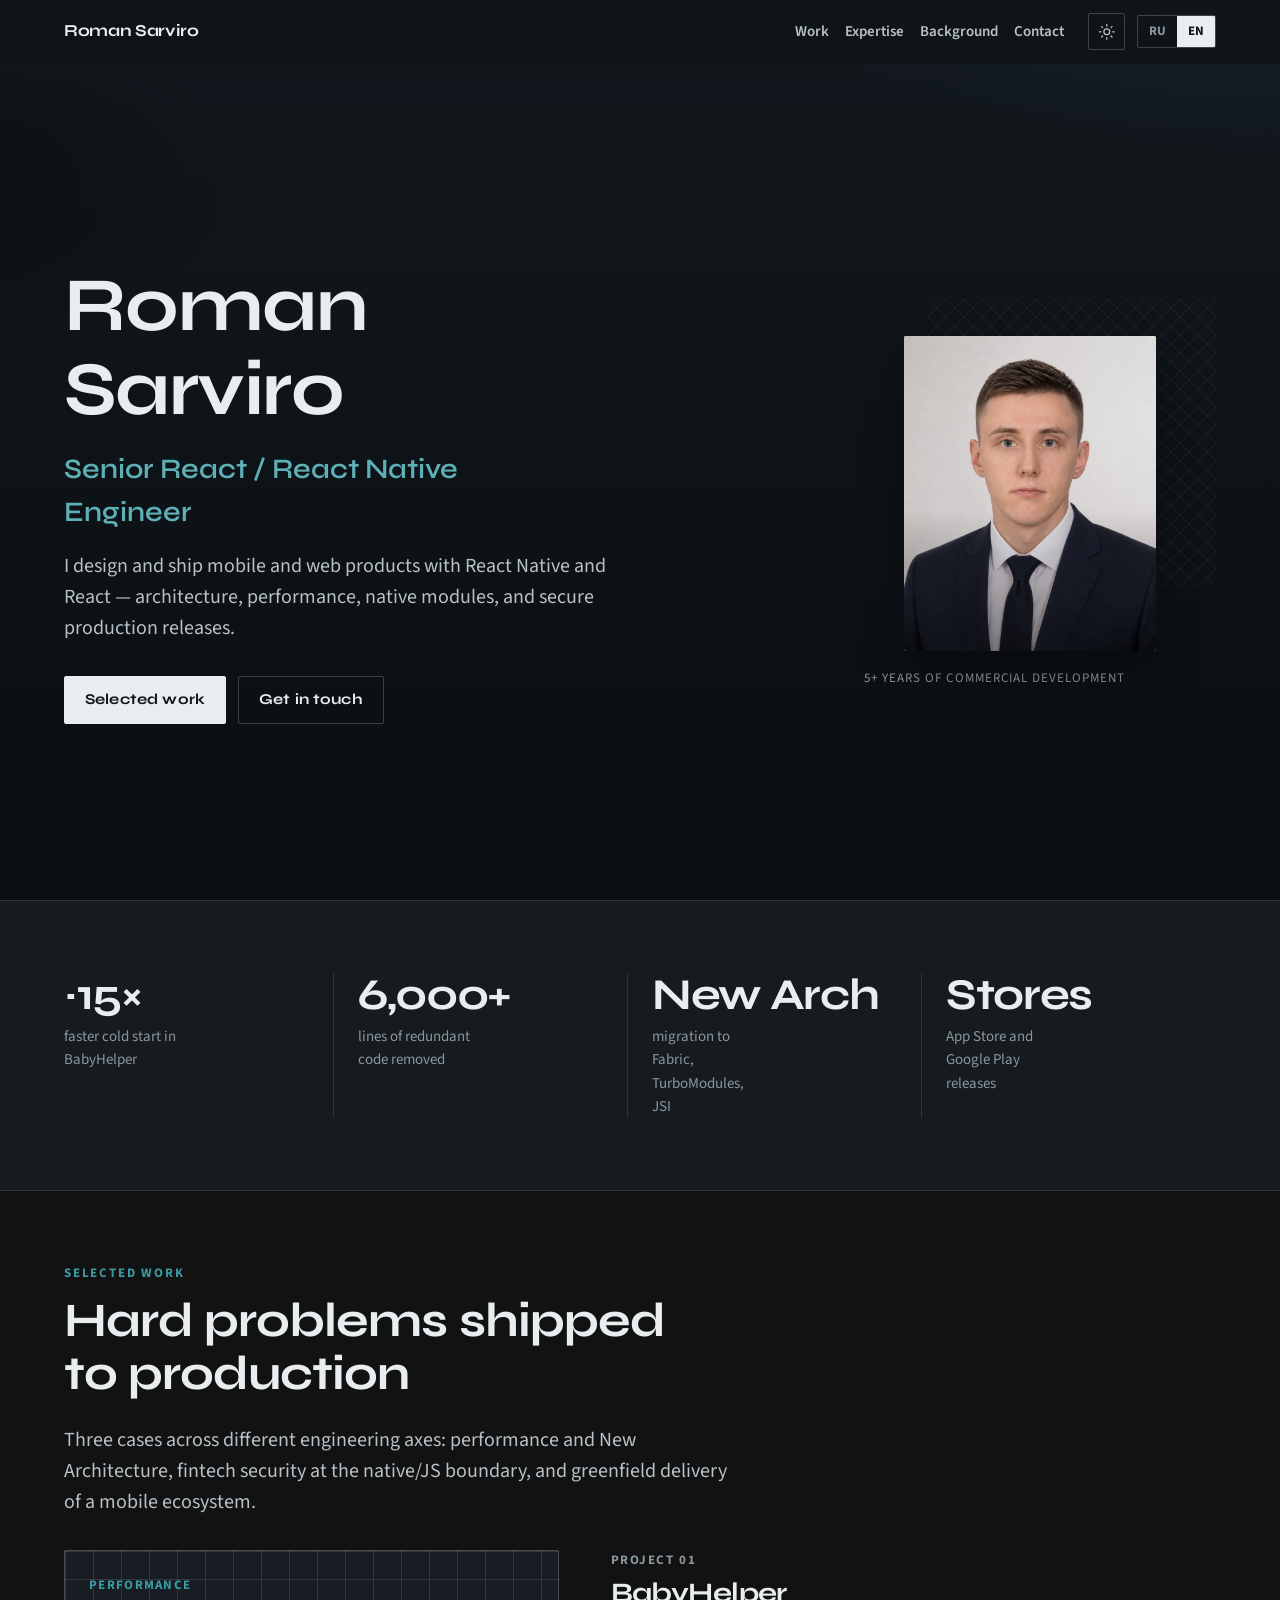
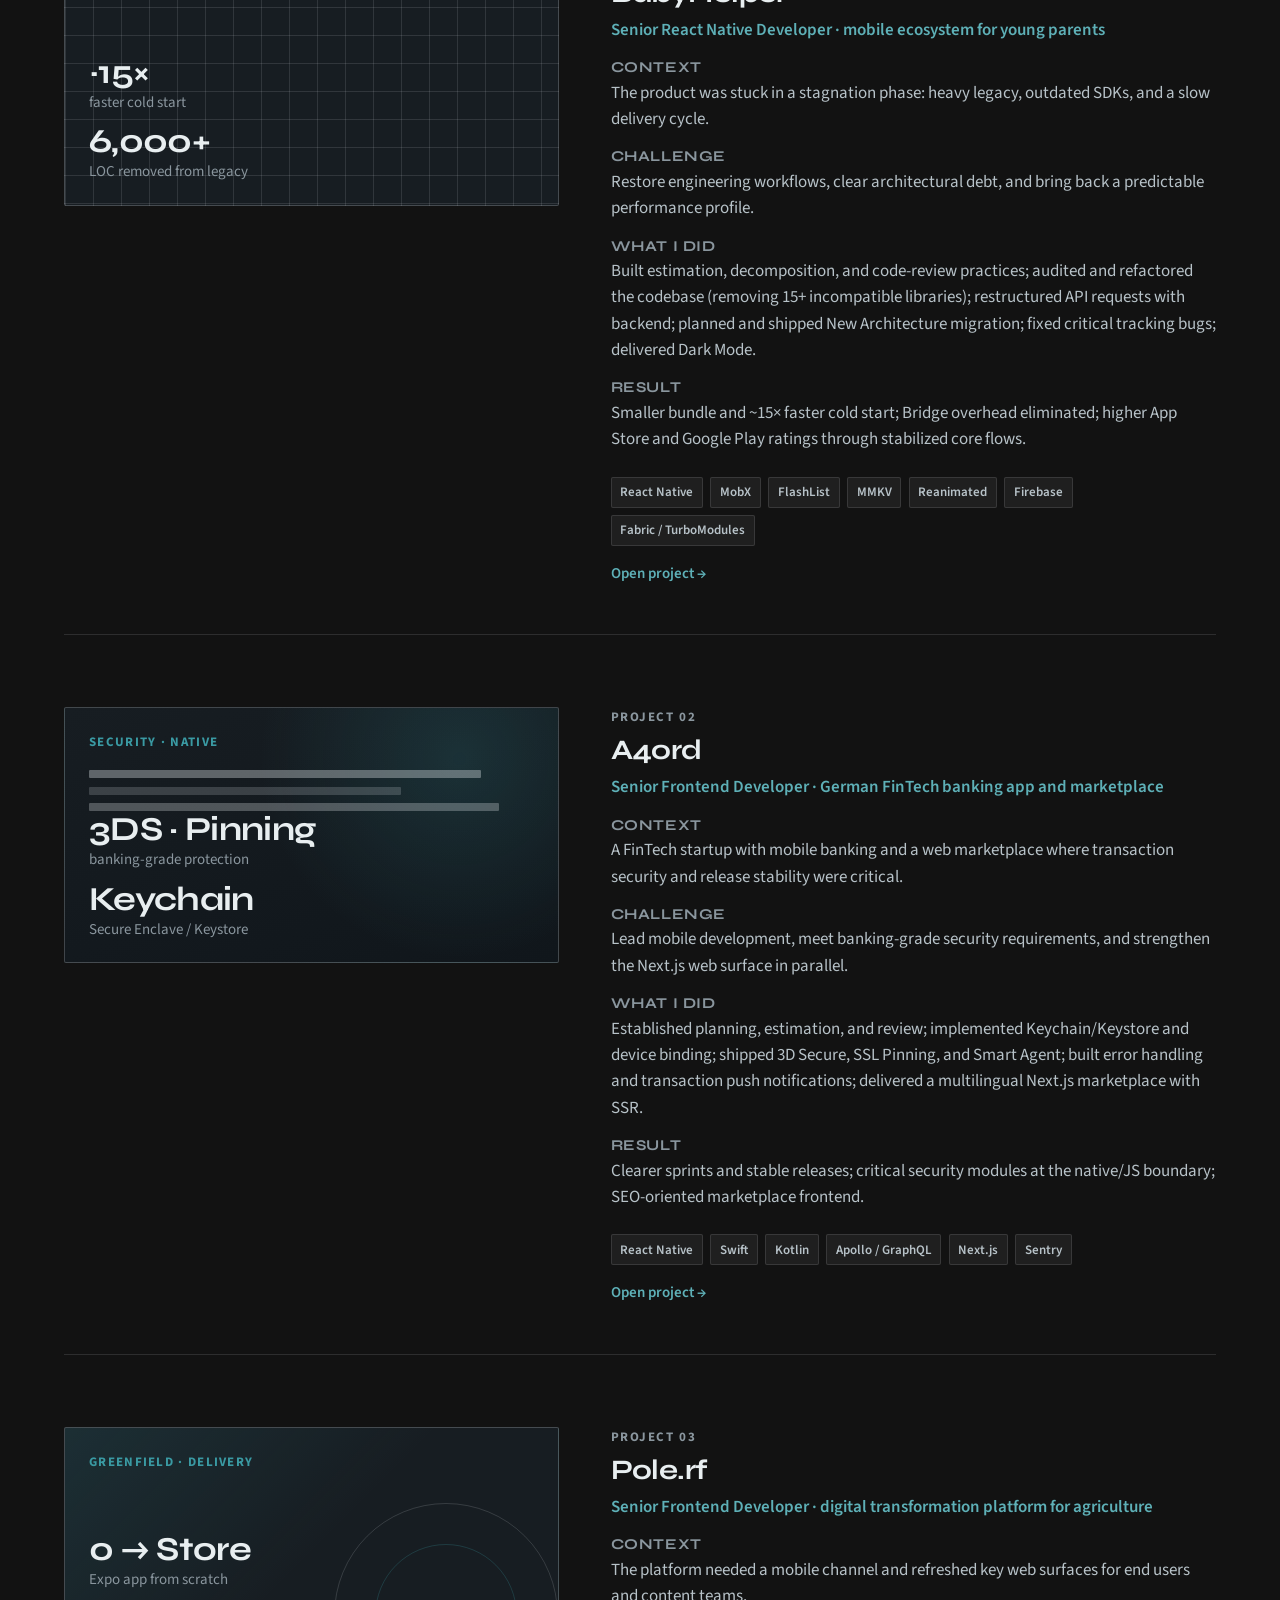
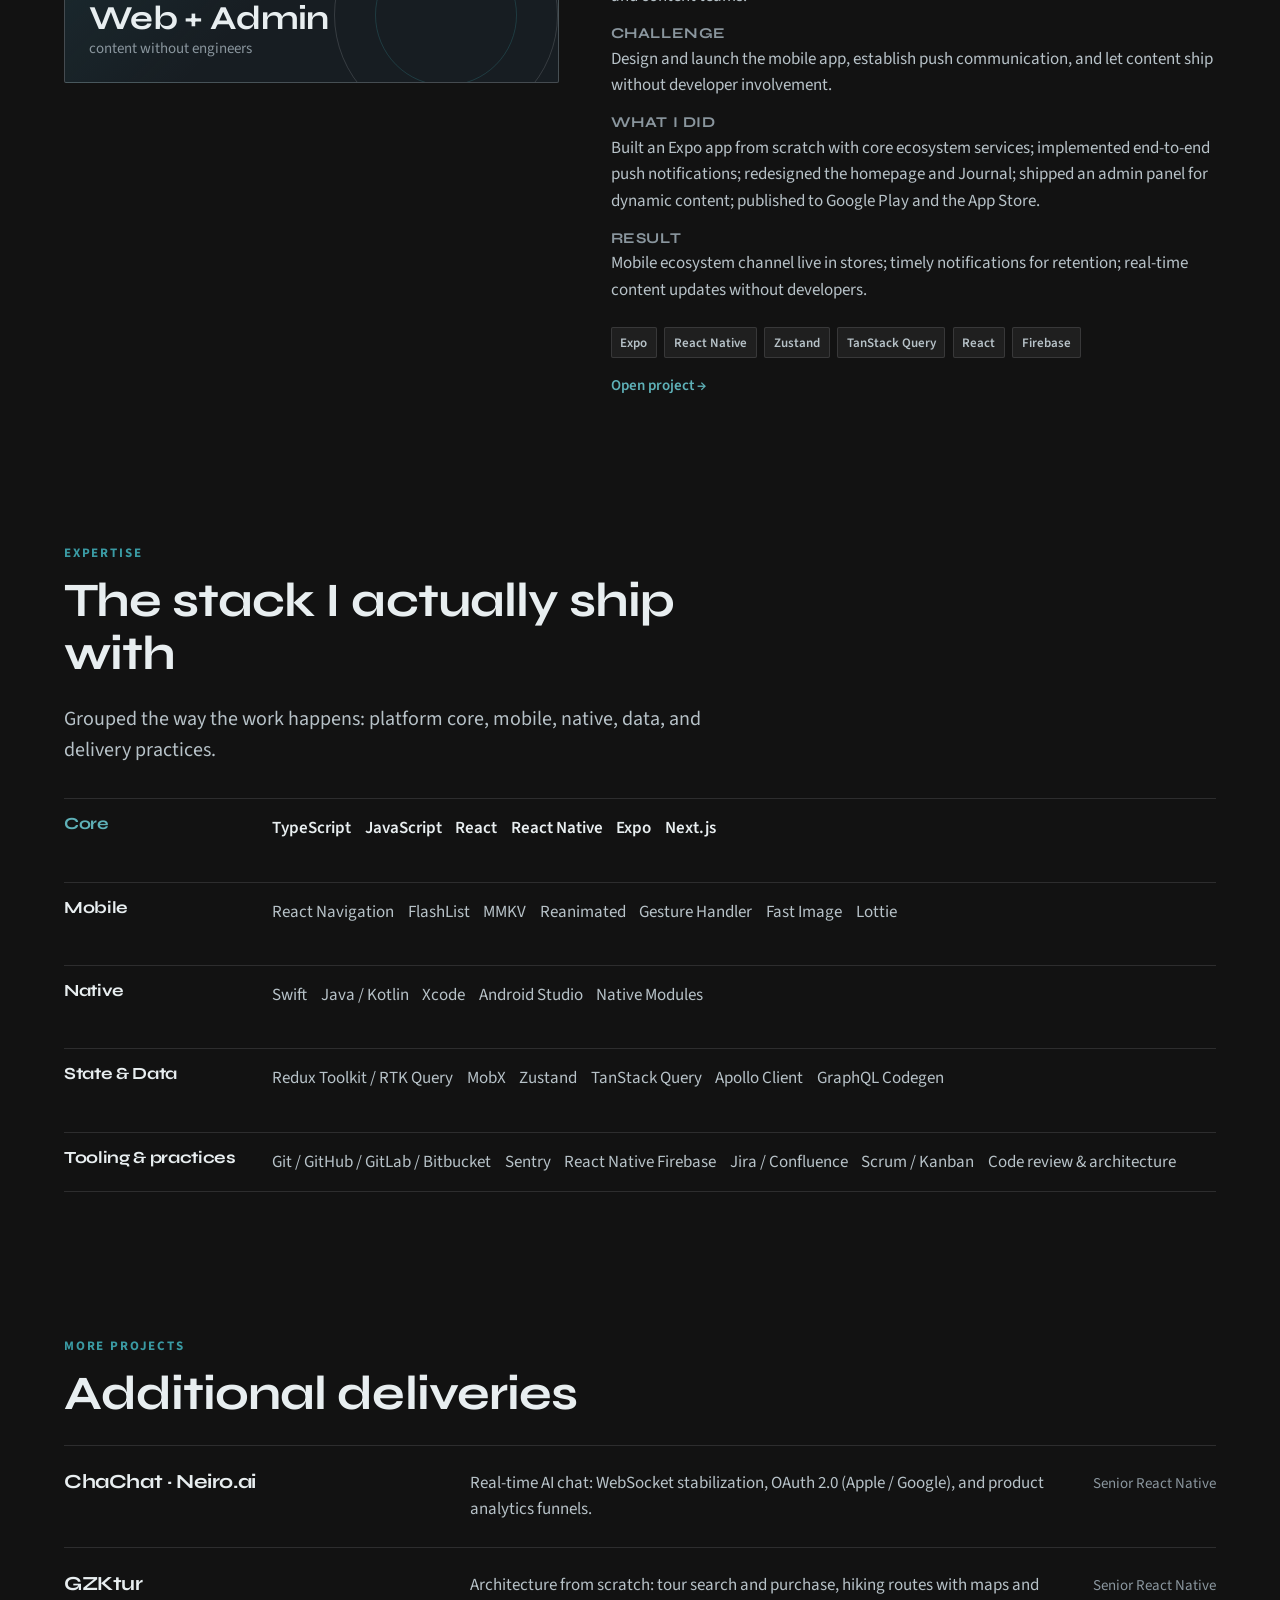
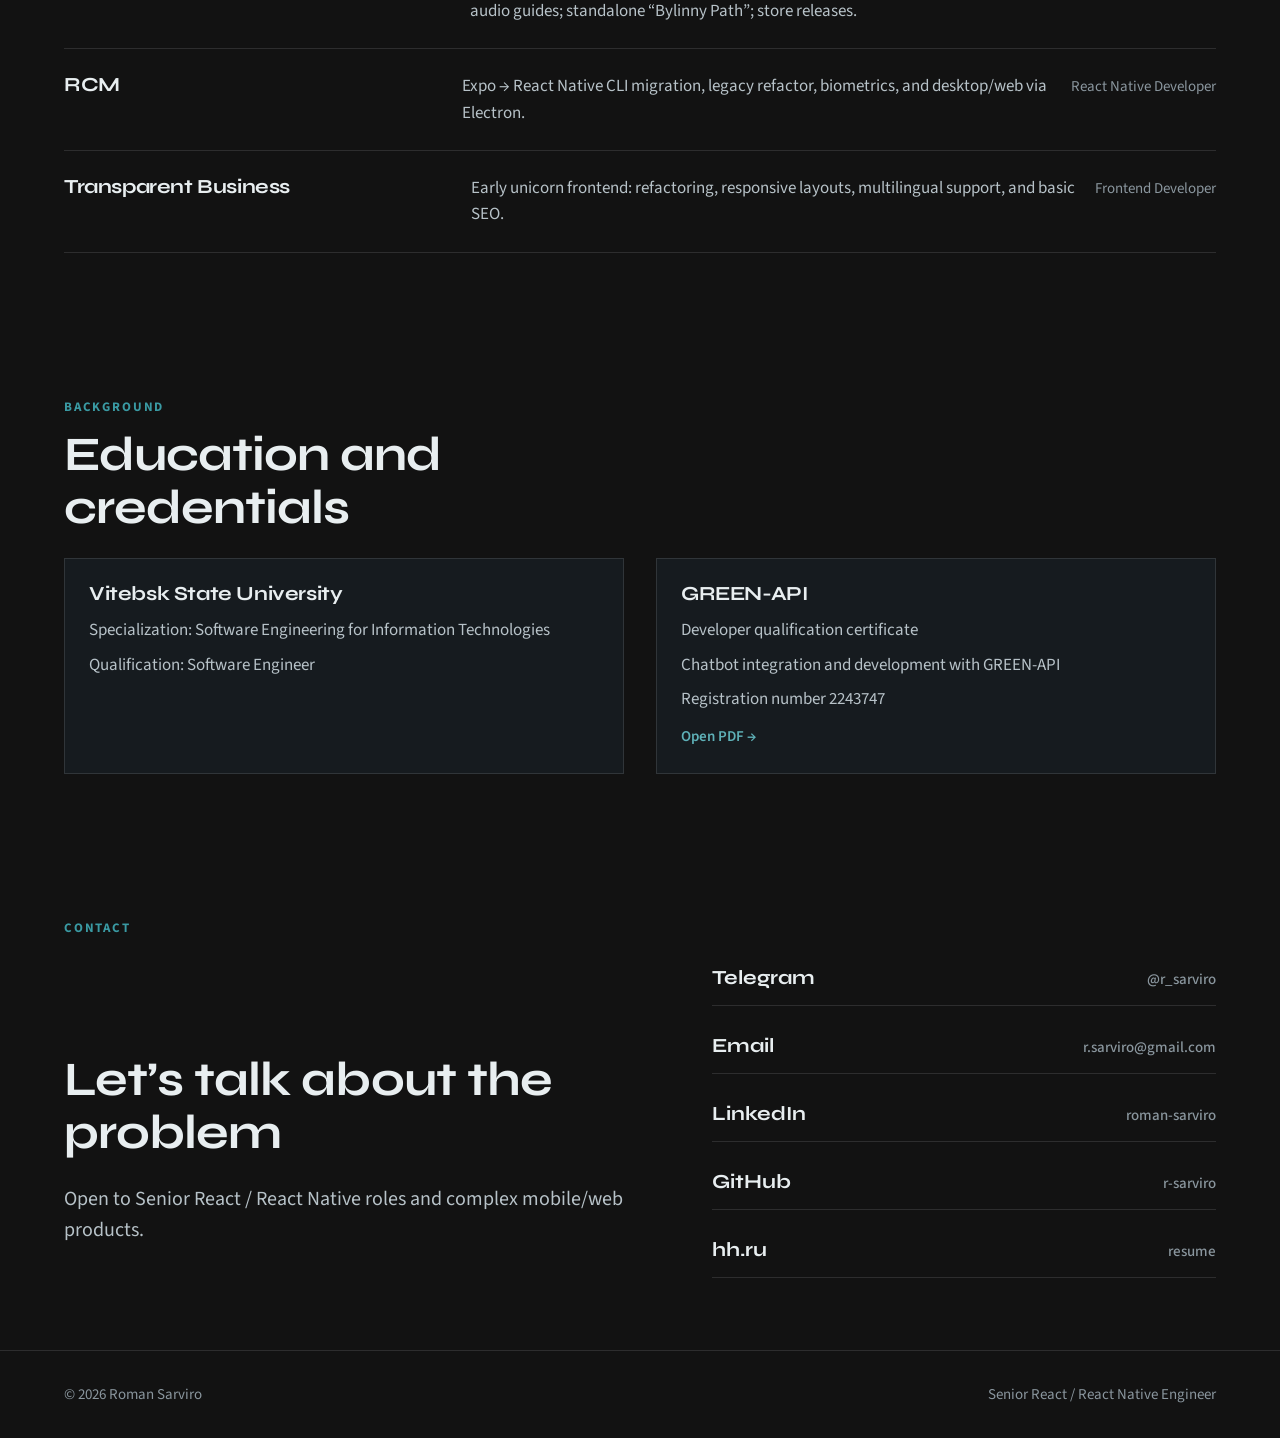
==== en/index.html @ 46eb02fe "Default to dark theme when no preference is stored." ====
<!DOCTYPE html>
<html lang="en">
<head>
  <meta charset="utf-8">
  <meta name="viewport" content="width=device-width, initial-scale=1">
  <script>
    (() => {
      const k = "portfolio-theme";
      const stored = localStorage.getItem(k);
      const theme = stored || "dark";
      document.documentElement.setAttribute("data-theme", theme);
    })();
  </script>
  <title>Roman Sarviro — Senior React / React Native Engineer</title>
  <meta name="description" content="Portfolio of Roman Sarviro: Senior React / React Native engineer. Architecture, performance, native modules, production delivery, and security-sensitive development.">
  <meta name="author" content="Roman Sarviro">
  <link rel="canonical" href="https://r-sarviro.github.io/portfolio/en/">
  <link rel="alternate" hreflang="ru" href="https://r-sarviro.github.io/portfolio/">
  <link rel="alternate" hreflang="en" href="https://r-sarviro.github.io/portfolio/en/">
  <link rel="alternate" hreflang="x-default" href="https://r-sarviro.github.io/portfolio/">

  <meta property="og:type" content="website">
  <meta property="og:locale" content="en_US">
  <meta property="og:title" content="Roman Sarviro — Senior React / React Native Engineer">
  <meta property="og:description" content="Mobile engineering, architecture, performance, native modules, and production delivery.">
  <meta property="og:url" content="https://r-sarviro.github.io/portfolio/en/">
  <meta property="og:image" content="https://r-sarviro.github.io/portfolio/assets/roman-sarviro.jpg">

  <meta name="twitter:card" content="summary_large_image">
  <meta name="twitter:title" content="Roman Sarviro — Senior React / React Native Engineer">
  <meta name="twitter:description" content="Mobile engineering, architecture, performance, native modules, and production delivery.">
  <meta name="twitter:image" content="https://r-sarviro.github.io/portfolio/assets/roman-sarviro.jpg">

  <link rel="icon" href="../favicon.svg" type="image/svg+xml">
  <link rel="preconnect" href="https://fonts.googleapis.com">
  <link rel="preconnect" href="https://fonts.gstatic.com" crossorigin>
  <link href="https://fonts.googleapis.com/css2?family=Source+Sans+3:wght@400;500;600;700&family=Syne:wght@600;700&display=swap" rel="stylesheet">
  <link rel="stylesheet" href="../css/tokens.css">
  <link rel="stylesheet" href="../css/base.css">
  <link rel="stylesheet" href="../css/layout.css">
  <link rel="stylesheet" href="../css/components.css">
</head>
<body>
  <a class="skip-link" href="#main">Skip to main content</a>

  <header class="site-header">
    <div class="header-inner">
      <a class="brand" href="#top">Roman Sarviro</a>
      <button class="nav-toggle" type="button" aria-expanded="false" aria-controls="site-nav" aria-label="Open menu">
        <span class="nav-toggle-bars" aria-hidden="true"><span></span><span></span><span></span></span>
      </button>
      <nav class="nav" id="site-nav" aria-label="Primary">
        <ul class="nav-list">
          <li><a href="#work">Work</a></li>
          <li><a href="#expertise">Expertise</a></li>
          <li><a href="#credentials">Background</a></li>
          <li><a href="#contact">Contact</a></li>
        </ul>
        <div class="nav-actions">
          <button
            type="button"
            class="theme-toggle"
            data-theme-toggle
            data-label-to-dark="Switch to dark theme"
            data-label-to-light="Switch to light theme"
            aria-pressed="false"
            aria-label="Switch to dark theme"
          >
            <svg class="icon-moon" viewBox="0 0 24 24" aria-hidden="true">
              <path d="M21 14.5A8.5 8.5 0 0 1 9.5 3 7 7 0 1 0 21 14.5z"/>
            </svg>
            <svg class="icon-sun" viewBox="0 0 24 24" aria-hidden="true">
              <circle cx="12" cy="12" r="4"/>
              <path d="M12 2v2M12 20v2M4.9 4.9l1.4 1.4M17.7 17.7l1.4 1.4M2 12h2M20 12h2M4.9 19.1l1.4-1.4M17.7 6.3l1.4-1.4"/>
            </svg>
          </button>
          <div class="locale-switch" aria-label="Language">
            <a href="../">RU</a>
            <a href="./" aria-current="page">EN</a>
          </div>
        </div>
      </nav>
    </div>
  </header>

  <main id="main">
    <section class="hero" id="top" aria-labelledby="hero-name">
      <div class="hero-copy">
        <h1 class="hero-name" id="hero-name">Roman Sarviro</h1>
        <p class="hero-role">Senior React / React Native Engineer</p>
        <p class="hero-lead">
          I design and ship mobile and web products with React Native and React —
          architecture, performance, native modules, and secure production releases.
        </p>
        <div class="hero-actions">
          <a class="btn btn-primary" href="#work">Selected work</a>
          <a class="btn btn-ghost" href="#contact">Get in touch</a>
        </div>
      </div>
      <div class="hero-media">
        <figure class="portrait-frame">
          <img
            src="../assets/roman-sarviro.jpg"
            alt="Portrait of Roman Sarviro"
            width="640"
            height="800"
            fetchpriority="high"
          >
        </figure>
        <p class="portrait-caption">5+ years of commercial development</p>
      </div>
    </section>

    <section class="impact" aria-label="Key outcomes">
      <div class="section">
        <div class="impact-grid reveal">
          <div class="impact-item">
            <div class="impact-value">~15×</div>
            <p class="impact-label">faster cold start in BabyHelper</p>
          </div>
          <div class="impact-item">
            <div class="impact-value">6,000+</div>
            <p class="impact-label">lines of redundant code removed</p>
          </div>
          <div class="impact-item">
            <div class="impact-value">New Arch</div>
            <p class="impact-label">migration to Fabric, TurboModules, JSI</p>
          </div>
          <div class="impact-item">
            <div class="impact-value">Stores</div>
            <p class="impact-label">App Store and Google Play releases</p>
          </div>
        </div>
      </div>
    </section>

    <section class="section" id="work" aria-labelledby="work-title">
      <p class="section-label reveal">Selected work</p>
      <h2 class="section-title reveal" id="work-title">Hard problems shipped to production</h2>
      <p class="section-lead reveal">
        Three cases across different engineering axes: performance and New Architecture,
        fintech security at the native/JS boundary, and greenfield delivery of a mobile ecosystem.
      </p>

      <div class="cases">
        <article class="case reveal" aria-labelledby="case-babyhelper">
          <div class="case-visual viz-grid" aria-hidden="true">
            <div class="case-visual-inner">
              <span class="case-visual-tag">Performance</span>
              <div class="case-metric-stack">
                <p class="case-metric">~15×<span>faster cold start</span></p>
                <p class="case-metric">6,000+<span>LOC removed from legacy</span></p>
              </div>
            </div>
          </div>
          <div class="case-body">
            <p class="case-kicker">Project 01</p>
            <h3 class="case-title" id="case-babyhelper">
              <a href="https://babyhelper.ru/" target="_blank" rel="noopener noreferrer">BabyHelper</a>
            </h3>
            <p class="case-role">Senior React Native Developer · mobile ecosystem for young parents</p>
            <div class="case-story">
              <div class="case-step">
                <h4>Context</h4>
                <p>The product was stuck in a stagnation phase: heavy legacy, outdated SDKs, and a slow delivery cycle.</p>
              </div>
              <div class="case-step">
                <h4>Challenge</h4>
                <p>Restore engineering workflows, clear architectural debt, and bring back a predictable performance profile.</p>
              </div>
              <div class="case-step">
                <h4>What I did</h4>
                <p>Built estimation, decomposition, and code-review practices; audited and refactored the codebase (removing 15+ incompatible libraries); restructured API requests with backend; planned and shipped New Architecture migration; fixed critical tracking bugs; delivered Dark Mode.</p>
              </div>
              <div class="case-step">
                <h4>Result</h4>
                <p>Smaller bundle and ~15× faster cold start; Bridge overhead eliminated; higher App Store and Google Play ratings through stabilized core flows.</p>
              </div>
            </div>
            <div class="tech-row" aria-label="Technologies">
              <span>React Native</span><span>MobX</span><span>FlashList</span><span>MMKV</span><span>Reanimated</span><span>Firebase</span><span>Fabric / TurboModules</span>
            </div>
            <a class="case-link" href="https://babyhelper.ru/" target="_blank" rel="noopener noreferrer">Open project →</a>
          </div>
        </article>

        <article class="case reveal" aria-labelledby="case-a4ord">
          <div class="case-visual viz-security" aria-hidden="true">
            <div class="case-visual-inner">
              <span class="case-visual-tag">Security · Native</span>
              <div class="bars"><i></i><i></i><i></i></div>
              <div class="case-metric-stack">
                <p class="case-metric">3DS · Pinning<span>banking-grade protection</span></p>
                <p class="case-metric">Keychain<span>Secure Enclave / Keystore</span></p>
              </div>
            </div>
          </div>
          <div class="case-body">
            <p class="case-kicker">Project 02</p>
            <h3 class="case-title" id="case-a4ord">
              <a href="https://a4ord.de/" target="_blank" rel="noopener noreferrer">A4ord</a>
            </h3>
            <p class="case-role">Senior Frontend Developer · German FinTech banking app and marketplace</p>
            <div class="case-story">
              <div class="case-step">
                <h4>Context</h4>
                <p>A FinTech startup with mobile banking and a web marketplace where transaction security and release stability were critical.</p>
              </div>
              <div class="case-step">
                <h4>Challenge</h4>
                <p>Lead mobile development, meet banking-grade security requirements, and strengthen the Next.js web surface in parallel.</p>
              </div>
              <div class="case-step">
                <h4>What I did</h4>
                <p>Established planning, estimation, and review; implemented Keychain/Keystore and device binding; shipped 3D Secure, SSL Pinning, and Smart Agent; built error handling and transaction push notifications; delivered a multilingual Next.js marketplace with SSR.</p>
              </div>
              <div class="case-step">
                <h4>Result</h4>
                <p>Clearer sprints and stable releases; critical security modules at the native/JS boundary; SEO-oriented marketplace frontend.</p>
              </div>
            </div>
            <div class="tech-row" aria-label="Technologies">
              <span>React Native</span><span>Swift</span><span>Kotlin</span><span>Apollo / GraphQL</span><span>Next.js</span><span>Sentry</span>
            </div>
            <a class="case-link" href="https://a4ord.de/" target="_blank" rel="noopener noreferrer">Open project →</a>
          </div>
        </article>

        <article class="case reveal" aria-labelledby="case-pole">
          <div class="case-visual viz-launch" aria-hidden="true">
            <div class="viz-orbit"></div>
            <div class="case-visual-inner">
              <span class="case-visual-tag">Greenfield · Delivery</span>
              <div class="case-metric-stack">
                <p class="case-metric">0 → Store<span>Expo app from scratch</span></p>
                <p class="case-metric">Web + Admin<span>content without engineers</span></p>
              </div>
            </div>
          </div>
          <div class="case-body">
            <p class="case-kicker">Project 03</p>
            <h3 class="case-title" id="case-pole">
              <a href="https://xn--e1alid.xn--p1ai/" target="_blank" rel="noopener noreferrer">Pole.rf</a>
            </h3>
            <p class="case-role">Senior Frontend Developer · digital transformation platform for agriculture</p>
            <div class="case-story">
              <div class="case-step">
                <h4>Context</h4>
                <p>The platform needed a mobile channel and refreshed key web surfaces for end users and content teams.</p>
              </div>
              <div class="case-step">
                <h4>Challenge</h4>
                <p>Design and launch the mobile app, establish push communication, and let content ship without developer involvement.</p>
              </div>
              <div class="case-step">
                <h4>What I did</h4>
                <p>Built an Expo app from scratch with core ecosystem services; implemented end-to-end push notifications; redesigned the homepage and Journal; shipped an admin panel for dynamic content; published to Google Play and the App Store.</p>
              </div>
              <div class="case-step">
                <h4>Result</h4>
                <p>Mobile ecosystem channel live in stores; timely notifications for retention; real-time content updates without developers.</p>
              </div>
            </div>
            <div class="tech-row" aria-label="Technologies">
              <span>Expo</span><span>React Native</span><span>Zustand</span><span>TanStack Query</span><span>React</span><span>Firebase</span>
            </div>
            <a class="case-link" href="https://xn--e1alid.xn--p1ai/" target="_blank" rel="noopener noreferrer">Open project →</a>
          </div>
        </article>
      </div>
    </section>

    <section class="section" id="expertise" aria-labelledby="expertise-title">
      <p class="section-label reveal">Expertise</p>
      <h2 class="section-title reveal" id="expertise-title">The stack I actually ship with</h2>
      <p class="section-lead reveal">Grouped the way the work happens: platform core, mobile, native, data, and delivery practices.</p>

      <div class="expertise-grid reveal">
        <div class="expertise-group core">
          <h3>Core</h3>
          <ul>
            <li>TypeScript</li>
            <li>JavaScript</li>
            <li>React</li>
            <li>React Native</li>
            <li>Expo</li>
            <li>Next.js</li>
          </ul>
        </div>
        <div class="expertise-group">
          <h3>Mobile</h3>
          <ul>
            <li>React Navigation</li>
            <li>FlashList</li>
            <li>MMKV</li>
            <li>Reanimated</li>
            <li>Gesture Handler</li>
            <li>Fast Image</li>
            <li>Lottie</li>
          </ul>
        </div>
        <div class="expertise-group">
          <h3>Native</h3>
          <ul>
            <li>Swift</li>
            <li>Java / Kotlin</li>
            <li>Xcode</li>
            <li>Android Studio</li>
            <li>Native Modules</li>
          </ul>
        </div>
        <div class="expertise-group">
          <h3>State &amp; Data</h3>
          <ul>
            <li>Redux Toolkit / RTK Query</li>
            <li>MobX</li>
            <li>Zustand</li>
            <li>TanStack Query</li>
            <li>Apollo Client</li>
            <li>GraphQL Codegen</li>
          </ul>
        </div>
        <div class="expertise-group">
          <h3>Tooling &amp; practices</h3>
          <ul>
            <li>Git / GitHub / GitLab / Bitbucket</li>
            <li>Sentry</li>
            <li>React Native Firebase</li>
            <li>Jira / Confluence</li>
            <li>Scrum / Kanban</li>
            <li>Code review &amp; architecture</li>
          </ul>
        </div>
      </div>
    </section>

    <section class="section" id="more" aria-labelledby="more-title">
      <p class="section-label reveal">More projects</p>
      <h2 class="section-title reveal" id="more-title">Additional deliveries</h2>
      <ul class="more-list">
        <li class="more-item reveal">
          <h3><a href="https://chachat.app/" target="_blank" rel="noopener noreferrer">ChaChat · Neiro.ai</a></h3>
          <p>Real-time AI chat: WebSocket stabilization, OAuth 2.0 (Apple / Google), and product analytics funnels.</p>
          <span class="more-role">Senior React Native</span>
        </li>
        <li class="more-item reveal">
          <h3>GZKtur</h3>
          <p>Architecture from scratch: tour search and purchase, hiking routes with maps and audio guides; standalone “Bylinny Path”; store releases.</p>
          <span class="more-role">Senior React Native</span>
        </li>
        <li class="more-item reveal">
          <h3><a href="https://www.mbsicorp.com/recovery-connect-mobile" target="_blank" rel="noopener noreferrer">RCM</a></h3>
          <p>Expo → React Native CLI migration, legacy refactor, biometrics, and desktop/web via Electron.</p>
          <span class="more-role">React Native Developer</span>
        </li>
        <li class="more-item reveal">
          <h3><a href="https://transparentbusiness.com/" target="_blank" rel="noopener noreferrer">Transparent Business</a></h3>
          <p>Early unicorn frontend: refactoring, responsive layouts, multilingual support, and basic SEO.</p>
          <span class="more-role">Frontend Developer</span>
        </li>
      </ul>
    </section>

    <section class="section" id="credentials" aria-labelledby="credentials-title">
      <p class="section-label reveal">Background</p>
      <h2 class="section-title reveal" id="credentials-title">Education and credentials</h2>
      <div class="creds-grid">
        <div class="cred-block reveal">
          <h3>Vitebsk State University</h3>
          <ul>
            <li>Specialization: Software Engineering for Information Technologies</li>
            <li>Qualification: Software Engineer</li>
          </ul>
        </div>
        <a
          class="cred-block reveal"
          href="../assets/green-api-certificate.pdf"
          target="_blank"
          rel="noopener noreferrer"
          aria-label="Open GREEN-API certificate PDF"
        >
          <h3>GREEN-API</h3>
          <ul>
            <li>Developer qualification certificate</li>
            <li>Chatbot integration and development with GREEN-API</li>
            <li>Registration number 2243747</li>
          </ul>
          <span class="cred-action">Open PDF →</span>
        </a>
      </div>
    </section>

    <section class="section" id="contact" aria-labelledby="contact-title">
      <p class="section-label reveal">Contact</p>
      <div class="contact-panel">
        <div>
          <h2 class="section-title reveal" id="contact-title">Let’s talk about the problem</h2>
          <p class="section-lead reveal">Open to Senior React / React Native roles and complex mobile/web products.</p>
        </div>
        <ul class="contact-links reveal">
          <li><a href="https://t.me/r_sarviro">Telegram <span>@r_sarviro</span></a></li>
          <li><a href="mailto:r.sarviro@gmail.com">Email <span>r.sarviro@gmail.com</span></a></li>
          <li><a href="https://www.linkedin.com/in/roman-sarviro-22014b246/?locale=en-US">LinkedIn <span>roman-sarviro</span></a></li>
          <li><a href="https://github.com/r-sarviro">GitHub <span>r-sarviro</span></a></li>
          <li><a href="https://hh.ru/resume/9f227656ff10aa53c80039ed1f624e5a383946">hh.ru <span>resume</span></a></li>
        </ul>
      </div>
    </section>
  </main>

  <footer class="site-footer">
    <div class="footer-inner">
      <p>© <span id="year"></span> Roman Sarviro</p>
      <p>Senior React / React Native Engineer</p>
    </div>
  </footer>

  <script>
    document.getElementById("year").textContent = String(new Date().getFullYear());
  </script>
  <script src="../js/main.js" defer></script>
</body>
</html>
---- css/tokens.css ----
:root,
[data-theme="light"] {
  --ink: #0f1419;
  --ink-soft: #2a323a;
  --muted: #5c6670;
  --line: rgba(15, 20, 25, 0.12);
  --line-strong: rgba(15, 20, 25, 0.22);
  --paper: #eef1f2;
  --paper-elevated: #f7f9fa;
  --accent: #1f6f78;
  --accent-deep: #15555c;
  --accent-soft: rgba(31, 111, 120, 0.12);
  --focus: #1f6f78;
  --shadow-soft: 0 18px 40px rgba(15, 20, 25, 0.08);

  --header-bg: rgba(245, 247, 248, 0.86);
  --surface-tint: rgba(247, 249, 250, 0.72);
  --body-grad-start: #f5f7f8;
  --body-grad-mid: var(--paper);
  --body-grad-end: #e6ebed;
  --body-glow-accent: rgba(31, 111, 120, 0.1);
  --body-glow-ink: rgba(15, 20, 25, 0.05);
  --tech-chip-bg: rgba(255, 255, 255, 0.35);
  --btn-on-ink: #ffffff;
  --portrait-scrim: rgba(15, 20, 25, 0.28);
  --viz-grad-start: #f7f9fa;
  --viz-grad-end: #dde5e7;
  --viz-launch-glow: rgba(31, 111, 120, 0.08);
}

[data-theme="dark"] {
  --ink: #e8eef0;
  --ink-soft: #b7c2c8;
  --muted: #8a969e;
  --line: rgba(232, 238, 240, 0.12);
  --line-strong: rgba(232, 238, 240, 0.22);
  --paper: #0f1419;
  --paper-elevated: #171d22;
  --accent: #3a9aa3;
  --accent-deep: #5eb0b7;
  --accent-soft: rgba(58, 154, 163, 0.18);
  --focus: #5eb0b7;
  --shadow-soft: 0 18px 40px rgba(0, 0, 0, 0.35);

  --header-bg: rgba(15, 20, 25, 0.88);
  --surface-tint: rgba(23, 29, 34, 0.85);
  --body-grad-start: #12181d;
  --body-grad-mid: var(--paper);
  --body-grad-end: #0a0e11;
  --body-glow-accent: rgba(58, 154, 163, 0.12);
  --body-glow-ink: rgba(0, 0, 0, 0.35);
  --tech-chip-bg: rgba(255, 255, 255, 0.06);
  --btn-on-ink: #0f1419;
  --portrait-scrim: rgba(0, 0, 0, 0.45);
  --viz-grad-start: #171d22;
  --viz-grad-end: #10161b;
  --viz-launch-glow: rgba(58, 154, 163, 0.14);
}

:root {
  --font-display: "Syne", system-ui, sans-serif;
  --font-body: "Source Sans 3", "Source Sans Pro", system-ui, sans-serif;

  --space-1: 0.25rem;
  --space-2: 0.5rem;
  --space-3: 0.75rem;
  --space-4: 1rem;
  --space-5: 1.5rem;
  --space-6: 2rem;
  --space-7: 3rem;
  --space-8: 4.5rem;
  --space-9: 7rem;

  --radius-sm: 2px;
  --max: 72rem;
  --gutter: clamp(1.25rem, 4vw, 2.5rem);

  --text-xs: 0.8125rem;
  --text-sm: 0.9375rem;
  --text-base: 1.0625rem;
  --text-lg: 1.25rem;
  --text-xl: clamp(1.5rem, 2.2vw, 1.875rem);
  --text-2xl: clamp(2rem, 4vw, 3rem);
  --text-3xl: clamp(2.75rem, 7vw, 4.75rem);

  --ease: cubic-bezier(0.22, 1, 0.36, 1);
  --header-h: 4rem;
}
---- css/base.css ----
*,
*::before,
*::after {
  box-sizing: border-box;
}

html {
  scroll-behavior: smooth;
  scroll-padding-top: calc(var(--header-h) + 1rem);
  color-scheme: light dark;
  overflow-x: clip;
}

@media (prefers-reduced-motion: reduce) {
  html {
    scroll-behavior: auto;
  }

  *,
  *::before,
  *::after {
    animation-duration: 0.01ms !important;
    animation-iteration-count: 1 !important;
    transition-duration: 0.01ms !important;
  }
}

body {
  margin: 0;
  font-family: var(--font-body);
  font-size: var(--text-base);
  line-height: 1.55;
  color: var(--ink);
  background:
    radial-gradient(ellipse 80% 50% at 100% -10%, var(--body-glow-accent), transparent 55%),
    radial-gradient(ellipse 60% 40% at -10% 20%, var(--body-glow-ink), transparent 50%),
    linear-gradient(180deg, var(--body-grad-start) 0%, var(--body-grad-mid) 42%, var(--body-grad-end) 100%);
  background-attachment: fixed;
  min-height: 100vh;
  overflow-x: clip;
  -webkit-font-smoothing: antialiased;
  text-rendering: optimizeLegibility;
  transition: color 0.25s var(--ease), background 0.25s var(--ease);
}

img {
  max-width: 100%;
  height: auto;
  display: block;
}

a {
  color: var(--accent-deep);
  text-decoration-thickness: 1px;
  text-underline-offset: 0.18em;
  transition: color 0.2s var(--ease);
}

a:hover {
  color: var(--accent);
}

a:focus-visible,
button:focus-visible,
.nav-toggle:focus-visible {
  outline: 2px solid var(--focus);
  outline-offset: 3px;
}

h1,
h2,
h3,
h4 {
  font-family: var(--font-display);
  font-weight: 700;
  line-height: 1.1;
  letter-spacing: -0.02em;
  margin: 0;
}

p {
  margin: 0;
}

ul,
ol {
  margin: 0;
  padding: 0;
}

button {
  font: inherit;
  color: inherit;
  background: none;
  border: 0;
  cursor: pointer;
}

.skip-link {
  position: absolute;
  left: var(--gutter);
  top: -100px;
  z-index: 1000;
  padding: 0.75rem 1rem;
  background: var(--ink);
  color: var(--paper);
  text-decoration: none;
  border-radius: var(--radius-sm);
}

.skip-link:focus {
  top: 0.75rem;
}

.sr-only {
  position: absolute;
  width: 1px;
  height: 1px;
  padding: 0;
  margin: -1px;
  overflow: hidden;
  clip: rect(0, 0, 0, 0);
  white-space: nowrap;
  border: 0;
}
---- css/layout.css ----
.site-header {
  position: sticky;
  top: 0;
  z-index: 100;
  height: var(--header-h);
  display: flex;
  align-items: center;
  backdrop-filter: blur(14px);
  background: var(--header-bg);
  border-bottom: 1px solid transparent;
  transition: border-color 0.25s var(--ease), background 0.25s var(--ease);
}

.site-header.is-scrolled {
  border-bottom-color: var(--line);
}

.header-inner {
  width: min(100% - 2 * var(--gutter), var(--max));
  margin-inline: auto;
  display: flex;
  align-items: center;
  justify-content: space-between;
  gap: var(--space-4);
}

.brand {
  font-family: var(--font-display);
  font-weight: 700;
  font-size: 1.05rem;
  letter-spacing: -0.02em;
  color: var(--ink);
  text-decoration: none;
}

.brand:hover {
  color: var(--accent-deep);
}

.nav {
  display: flex;
  align-items: center;
  gap: var(--space-5);
}

.nav-list {
  display: flex;
  align-items: center;
  gap: var(--space-4);
  list-style: none;
}

.nav-list a {
  color: var(--ink-soft);
  text-decoration: none;
  font-size: var(--text-sm);
  font-weight: 600;
}

.nav-list a:hover,
.nav-list a[aria-current="true"] {
  color: var(--accent-deep);
}

.nav-actions {
  display: flex;
  align-items: center;
  gap: var(--space-3);
}

.locale-switch {
  display: inline-flex;
  border: 1px solid var(--line-strong);
  border-radius: var(--radius-sm);
  overflow: hidden;
}

.locale-switch a {
  padding: 0.35rem 0.65rem;
  font-size: var(--text-xs);
  font-weight: 700;
  letter-spacing: 0.04em;
  text-decoration: none;
  color: var(--muted);
  background: transparent;
}

.locale-switch a[aria-current="page"] {
  background: var(--ink);
  color: var(--paper);
}

.theme-toggle {
  display: inline-grid;
  place-items: center;
  width: 2.35rem;
  height: 2.35rem;
  border: 1px solid var(--line-strong);
  border-radius: var(--radius-sm);
  color: var(--ink-soft);
  transition: color 0.2s var(--ease), border-color 0.2s var(--ease), background 0.2s var(--ease);
}

.theme-toggle:hover {
  color: var(--accent-deep);
  border-color: var(--accent);
}

.theme-toggle svg {
  width: 1.1rem;
  height: 1.1rem;
}

.theme-toggle .icon-moon {
  fill: currentColor;
  stroke: none;
}

.theme-toggle .icon-sun {
  fill: none;
  stroke: currentColor;
  stroke-width: 1.75;
  stroke-linecap: round;
  stroke-linejoin: round;
}

.theme-toggle .icon-sun,
.theme-toggle .icon-moon {
  display: none;
}

[data-theme="light"] .theme-toggle .icon-moon,
[data-theme="dark"] .theme-toggle .icon-sun {
  display: block;
}

.nav-toggle {
  display: none;
  width: 2.5rem;
  height: 2.5rem;
  place-items: center;
  border: 1px solid var(--line-strong);
  border-radius: var(--radius-sm);
}

.nav-toggle-bars {
  width: 1.1rem;
  height: 0.75rem;
  display: flex;
  flex-direction: column;
  justify-content: space-between;
}

.nav-toggle-bars span {
  display: block;
  height: 1.5px;
  background: var(--ink);
}

.section {
  width: min(100% - 2 * var(--gutter), var(--max));
  margin-inline: auto;
  padding-block: var(--space-8);
}

.section-label {
  display: block;
  font-size: var(--text-xs);
  font-weight: 700;
  letter-spacing: 0.14em;
  text-transform: uppercase;
  color: var(--accent);
  margin-bottom: var(--space-3);
}

.section-title {
  font-size: var(--text-2xl);
  max-width: 18ch;
  margin-bottom: var(--space-5);
}

.section-lead {
  max-width: 42rem;
  color: var(--ink-soft);
  font-size: var(--text-lg);
  margin-bottom: var(--space-6);
}

.reveal {
  opacity: 0;
  transform: translateY(18px);
  transition: opacity 0.7s var(--ease), transform 0.7s var(--ease);
}

.reveal.is-visible {
  opacity: 1;
  transform: none;
}

noscript .reveal,
html.no-js .reveal {
  opacity: 1;
  transform: none;
}

@media (prefers-reduced-motion: reduce) {
  .reveal {
    opacity: 1;
    transform: none;
    transition: none;
  }
}

.site-footer {
  border-top: 1px solid var(--line);
  padding: var(--space-6) var(--gutter);
}

.footer-inner {
  width: min(100%, var(--max));
  margin-inline: auto;
  display: flex;
  flex-wrap: wrap;
  justify-content: space-between;
  gap: var(--space-3);
  color: var(--muted);
  font-size: var(--text-sm);
}

@media (max-width: 860px) {
  .nav-toggle {
    display: grid;
  }

  .nav {
    position: fixed;
    inset: var(--header-h) 0 auto 0;
    flex-direction: column;
    align-items: stretch;
    gap: var(--space-4);
    padding: var(--space-5) var(--gutter) var(--space-6);
    background: var(--paper-elevated);
    border-bottom: 1px solid var(--line);
    transform: translateY(-120%);
    opacity: 0;
    pointer-events: none;
    transition: transform 0.35s var(--ease), opacity 0.35s var(--ease);
  }

  .nav.is-open {
    transform: none;
    opacity: 1;
    pointer-events: auto;
  }

  .nav-list {
    flex-direction: column;
    align-items: flex-start;
    gap: var(--space-3);
  }

  .nav-list a {
    font-size: var(--text-base);
  }
}
---- css/components.css ----
/* Buttons */
.btn {
  display: inline-flex;
  align-items: center;
  justify-content: center;
  gap: 0.5rem;
  min-height: 2.75rem;
  padding: 0.7rem 1.25rem;
  font-family: var(--font-display);
  font-weight: 700;
  font-size: var(--text-sm);
  letter-spacing: 0.01em;
  text-decoration: none;
  border-radius: var(--radius-sm);
  transition: background 0.2s var(--ease), color 0.2s var(--ease), border-color 0.2s var(--ease), transform 0.2s var(--ease);
}

.btn-primary {
  background: var(--ink);
  color: var(--paper);
  border: 1px solid var(--ink);
}

.btn-primary:hover {
  background: var(--accent-deep);
  border-color: var(--accent-deep);
  color: var(--btn-on-ink);
}

.btn-ghost {
  background: transparent;
  color: var(--ink);
  border: 1px solid var(--line-strong);
}

.btn-ghost:hover {
  border-color: var(--accent);
  color: var(--accent-deep);
}

/* Hero */
.hero {
  position: relative;
  width: min(100% - 2 * var(--gutter), var(--max));
  margin-inline: auto;
  min-height: calc(100svh - var(--header-h));
  display: grid;
  grid-template-columns: minmax(0, 1.15fr) minmax(0, 0.85fr);
  gap: clamp(2rem, 5vw, 4rem);
  align-items: center;
  align-content: center;
  padding-block: clamp(2.5rem, 8vh, 5rem) var(--space-7);
  overflow: hidden;
}

.hero-copy,
.hero-media {
  position: relative;
  z-index: 1;
}

.hero-name {
  font-size: var(--text-3xl);
  max-width: 10ch;
  margin-bottom: var(--space-4);
}

.hero-role {
  font-family: var(--font-display);
  font-size: var(--text-xl);
  font-weight: 600;
  color: var(--accent-deep);
  margin-bottom: var(--space-4);
  max-width: 22ch;
}

.hero-lead {
  max-width: 34rem;
  color: var(--ink-soft);
  font-size: var(--text-lg);
  margin-bottom: var(--space-6);
}

.hero-actions {
  display: flex;
  flex-wrap: wrap;
  gap: var(--space-3);
}

.hero-media {
  justify-self: end;
  width: min(100%, 22rem);
  /* room for the grid peeking behind the portrait */
  padding-top: 1.25rem;
  padding-right: 1.25rem;
}

.hero-media::before {
  content: "";
  position: absolute;
  top: 0;
  right: 0;
  width: min(88%, 18rem);
  aspect-ratio: 1;
  background:
    linear-gradient(135deg, transparent 48%, var(--line) 49%, var(--line) 50%, transparent 51%),
    linear-gradient(45deg, transparent 48%, var(--line) 49%, var(--line) 50%, transparent 51%);
  background-size: 18px 18px;
  opacity: 0.55;
  pointer-events: none;
  z-index: 0;
}

.portrait-frame {
  position: relative;
  z-index: 1;
  aspect-ratio: 4 / 5;
  overflow: hidden;
  border-radius: var(--radius-sm);
  box-shadow: var(--shadow-soft);
  background: var(--ink);
}

.portrait-frame img {
  width: 100%;
  height: 100%;
  object-fit: cover;
  object-position: center top;
  filter: contrast(1.02) saturate(0.92);
}

.portrait-frame::after {
  content: "";
  position: absolute;
  inset: 0;
  background: linear-gradient(180deg, transparent 55%, var(--portrait-scrim));
  pointer-events: none;
}

.portrait-caption {
  margin-top: var(--space-3);
  font-size: var(--text-xs);
  letter-spacing: 0.08em;
  text-transform: uppercase;
  color: var(--muted);
}

/* Impact */
.impact {
  border-block: 1px solid var(--line);
  background: var(--surface-tint);
}

.impact-grid {
  display: grid;
  grid-template-columns: repeat(4, minmax(0, 1fr));
  gap: var(--space-5);
}

.impact-item {
  padding-right: var(--space-4);
  border-right: 1px solid var(--line);
}

.impact-item:last-child {
  border-right: 0;
}

.impact-value {
  font-family: var(--font-display);
  font-size: clamp(2rem, 4vw, 2.75rem);
  font-weight: 700;
  letter-spacing: -0.03em;
  color: var(--ink);
  line-height: 1;
  margin-bottom: var(--space-2);
}

.impact-label {
  color: var(--muted);
  font-size: var(--text-sm);
  max-width: 16ch;
}

/* Case studies */
.cases {
  display: flex;
  flex-direction: column;
  gap: var(--space-8);
}

.case {
  display: grid;
  grid-template-columns: minmax(0, 0.9fr) minmax(0, 1.1fr);
  gap: clamp(1.5rem, 4vw, 3.5rem);
  align-items: start;
  padding-bottom: var(--space-7);
  border-bottom: 1px solid var(--line);
}

.case:last-child {
  border-bottom: 0;
  padding-bottom: 0;
}

.case-visual {
  position: relative;
  min-height: 16rem;
  border: 1px solid var(--line-strong);
  border-radius: var(--radius-sm);
  background: var(--paper-elevated);
  overflow: hidden;
  transition: border-color 0.25s var(--ease), transform 0.35s var(--ease);
}

.case:hover .case-visual,
.case:focus-within .case-visual {
  border-color: var(--accent);
  transform: translateY(-2px);
}

.case-visual-inner {
  position: absolute;
  inset: 0;
  padding: var(--space-5);
  display: flex;
  flex-direction: column;
  justify-content: space-between;
}

.case-visual-tag {
  font-size: var(--text-xs);
  font-weight: 700;
  letter-spacing: 0.1em;
  text-transform: uppercase;
  color: var(--accent);
}

.case-metric-stack {
  display: flex;
  flex-direction: column;
  gap: var(--space-3);
}

.case-metric {
  font-family: var(--font-display);
  font-size: clamp(1.5rem, 3vw, 2.1rem);
  font-weight: 700;
  letter-spacing: -0.02em;
  line-height: 1.1;
}

.case-metric span {
  display: block;
  margin-top: 0.25rem;
  font-family: var(--font-body);
  font-size: var(--text-sm);
  font-weight: 400;
  color: var(--muted);
  letter-spacing: 0;
}

.viz-grid {
  background-image:
    linear-gradient(var(--line) 1px, transparent 1px),
    linear-gradient(90deg, var(--line) 1px, transparent 1px);
  background-size: 28px 28px;
}

.viz-security {
  background:
    radial-gradient(circle at 80% 20%, var(--accent-soft), transparent 45%),
    linear-gradient(160deg, var(--viz-grad-start), var(--viz-grad-end));
}

.viz-security .bars {
  display: grid;
  gap: 0.55rem;
  margin-top: auto;
}

.viz-security .bars i {
  display: block;
  height: 8px;
  background: var(--ink);
  opacity: 0.18;
  border-radius: 1px;
}

.viz-security .bars i:nth-child(1) { width: 88%; opacity: 0.35; }
.viz-security .bars i:nth-child(2) { width: 70%; }
.viz-security .bars i:nth-child(3) { width: 92%; opacity: 0.28; }

.viz-launch {
  background:
    linear-gradient(135deg, var(--viz-launch-glow), transparent 50%),
    var(--viz-grad-start);
}

.viz-orbit {
  position: absolute;
  right: 0;
  bottom: -18%;
  width: min(70%, 14rem);
  aspect-ratio: 1;
  border: 1px solid var(--line-strong);
  border-radius: 50%;
  opacity: 0.7;
  pointer-events: none;
}

.viz-orbit::before {
  content: "";
  position: absolute;
  inset: 18%;
  border: 1px solid var(--accent);
  border-radius: 50%;
  opacity: 0.35;
}

.case-kicker {
  font-size: var(--text-xs);
  font-weight: 700;
  letter-spacing: 0.12em;
  text-transform: uppercase;
  color: var(--muted);
  margin-bottom: var(--space-2);
}

.case-title {
  font-size: var(--text-xl);
  margin-bottom: var(--space-2);
}

.case-title a,
.more-item h3 a {
  color: inherit;
  text-decoration: none;
  border-bottom: 1px solid transparent;
  transition: color 0.2s var(--ease), border-color 0.2s var(--ease);
}

.case-title a:hover,
.more-item h3 a:hover {
  color: var(--accent-deep);
  border-bottom-color: var(--accent);
}

.case-link {
  display: inline-flex;
  align-items: center;
  gap: 0.35rem;
  margin-top: var(--space-4);
  font-size: var(--text-sm);
  font-weight: 600;
  text-decoration: none;
  color: var(--accent-deep);
}

.case-link:hover {
  color: var(--accent);
}

.case-role {
  color: var(--accent-deep);
  font-weight: 600;
  margin-bottom: var(--space-4);
}

.case-story {
  display: grid;
  gap: var(--space-4);
  margin-bottom: var(--space-5);
}

.case-step h4 {
  font-size: var(--text-sm);
  letter-spacing: 0.04em;
  text-transform: uppercase;
  color: var(--muted);
  margin-bottom: var(--space-1);
}

.case-step p {
  color: var(--ink-soft);
}

.tech-row {
  display: flex;
  flex-wrap: wrap;
  gap: 0.45rem;
}

.tech-row span {
  font-size: var(--text-xs);
  font-weight: 600;
  color: var(--ink-soft);
  padding: 0.28rem 0.55rem;
  border: 1px solid var(--line);
  border-radius: var(--radius-sm);
  background: var(--tech-chip-bg);
}

/* Expertise */
.expertise-grid {
  display: grid;
  gap: var(--space-5);
}

.expertise-group {
  display: grid;
  grid-template-columns: minmax(8rem, 12rem) 1fr;
  gap: var(--space-4);
  padding-block: var(--space-4);
  border-top: 1px solid var(--line);
}

.expertise-group:last-child {
  border-bottom: 1px solid var(--line);
}

.expertise-group h3 {
  font-size: var(--text-base);
}

.expertise-group ul {
  list-style: none;
  display: flex;
  flex-wrap: wrap;
  gap: 0.4rem 0.85rem;
  color: var(--ink-soft);
}

.expertise-group.core h3 {
  color: var(--accent-deep);
}

.expertise-group.core ul {
  color: var(--ink);
  font-weight: 600;
}

/* More projects */
.more-list {
  list-style: none;
  display: grid;
  gap: 0;
  border-top: 1px solid var(--line);
}

.more-item {
  display: grid;
  grid-template-columns: minmax(0, 0.9fr) minmax(0, 1.4fr) auto;
  gap: var(--space-4);
  align-items: baseline;
  padding-block: var(--space-5);
  border-bottom: 1px solid var(--line);
}

.more-item h3 {
  font-size: var(--text-lg);
}

.more-item p {
  color: var(--ink-soft);
}

.more-role {
  font-size: var(--text-sm);
  color: var(--muted);
  white-space: nowrap;
}

/* Credentials */
.creds-grid {
  display: grid;
  grid-template-columns: 1fr 1fr;
  gap: var(--space-6);
}

.cred-block {
  padding: var(--space-5);
  border: 1px solid var(--line);
  background: var(--surface-tint);
}

a.cred-block {
  display: block;
  color: inherit;
  text-decoration: none;
  transition: border-color 0.2s var(--ease), transform 0.25s var(--ease);
}

a.cred-block:hover {
  border-color: var(--accent);
  transform: translateY(-2px);
}

a.cred-block .cred-action {
  display: inline-block;
  margin-top: var(--space-3);
  font-size: var(--text-sm);
  font-weight: 600;
  color: var(--accent-deep);
}

.cred-block h3 {
  font-size: var(--text-lg);
  margin-bottom: var(--space-3);
}

.cred-block p,
.cred-block li {
  color: var(--ink-soft);
}

.cred-block ul {
  list-style: none;
  display: grid;
  gap: var(--space-2);
}

/* Contact */
.contact-panel {
  display: grid;
  grid-template-columns: minmax(0, 1.1fr) minmax(0, 0.9fr);
  gap: var(--space-6);
  align-items: end;
}

.contact-links {
  list-style: none;
  display: grid;
  gap: var(--space-3);
}

.contact-links a {
  display: flex;
  justify-content: space-between;
  align-items: baseline;
  gap: var(--space-4);
  padding-block: var(--space-3);
  border-bottom: 1px solid var(--line);
  text-decoration: none;
  color: var(--ink);
  font-family: var(--font-display);
  font-weight: 700;
  font-size: var(--text-lg);
  transition: color 0.2s var(--ease), padding-left 0.25s var(--ease);
}

.contact-links a:hover {
  color: var(--accent-deep);
  padding-left: 0.35rem;
}

.contact-links a span {
  font-family: var(--font-body);
  font-weight: 500;
  font-size: var(--text-sm);
  color: var(--muted);
}

@media (max-width: 960px) {
  .hero {
    grid-template-columns: 1fr;
    min-height: auto;
    align-items: start;
    align-content: start;
    padding-top: var(--space-6);
  }

  .hero-media {
    justify-self: start;
    width: min(100%, 18rem);
    order: -1;
    padding-top: 1rem;
    padding-right: 1rem;
  }

  .impact-grid {
    grid-template-columns: 1fr 1fr;
  }

  .impact-item:nth-child(2) {
    border-right: 0;
  }

  .impact-item:nth-child(1),
  .impact-item:nth-child(2) {
    padding-bottom: var(--space-4);
    border-bottom: 1px solid var(--line);
  }

  .case {
    grid-template-columns: 1fr;
  }

  .case-visual {
    min-height: 12rem;
  }

  .more-item {
    grid-template-columns: 1fr;
    gap: var(--space-2);
  }

  .more-role {
    white-space: normal;
  }

  .creds-grid,
  .contact-panel {
    grid-template-columns: 1fr;
  }

  .expertise-group {
    grid-template-columns: 1fr;
    gap: var(--space-2);
  }
}

@media (max-width: 560px) {
  .impact-grid {
    grid-template-columns: 1fr;
  }

  .impact-item {
    border-right: 0;
    border-bottom: 1px solid var(--line);
    padding: 0 0 var(--space-4);
  }

  .impact-item:last-child {
    border-bottom: 0;
    padding-bottom: 0;
  }

  .hero-actions {
    flex-direction: column;
    align-items: stretch;
  }

  .btn {
    width: 100%;
  }
}
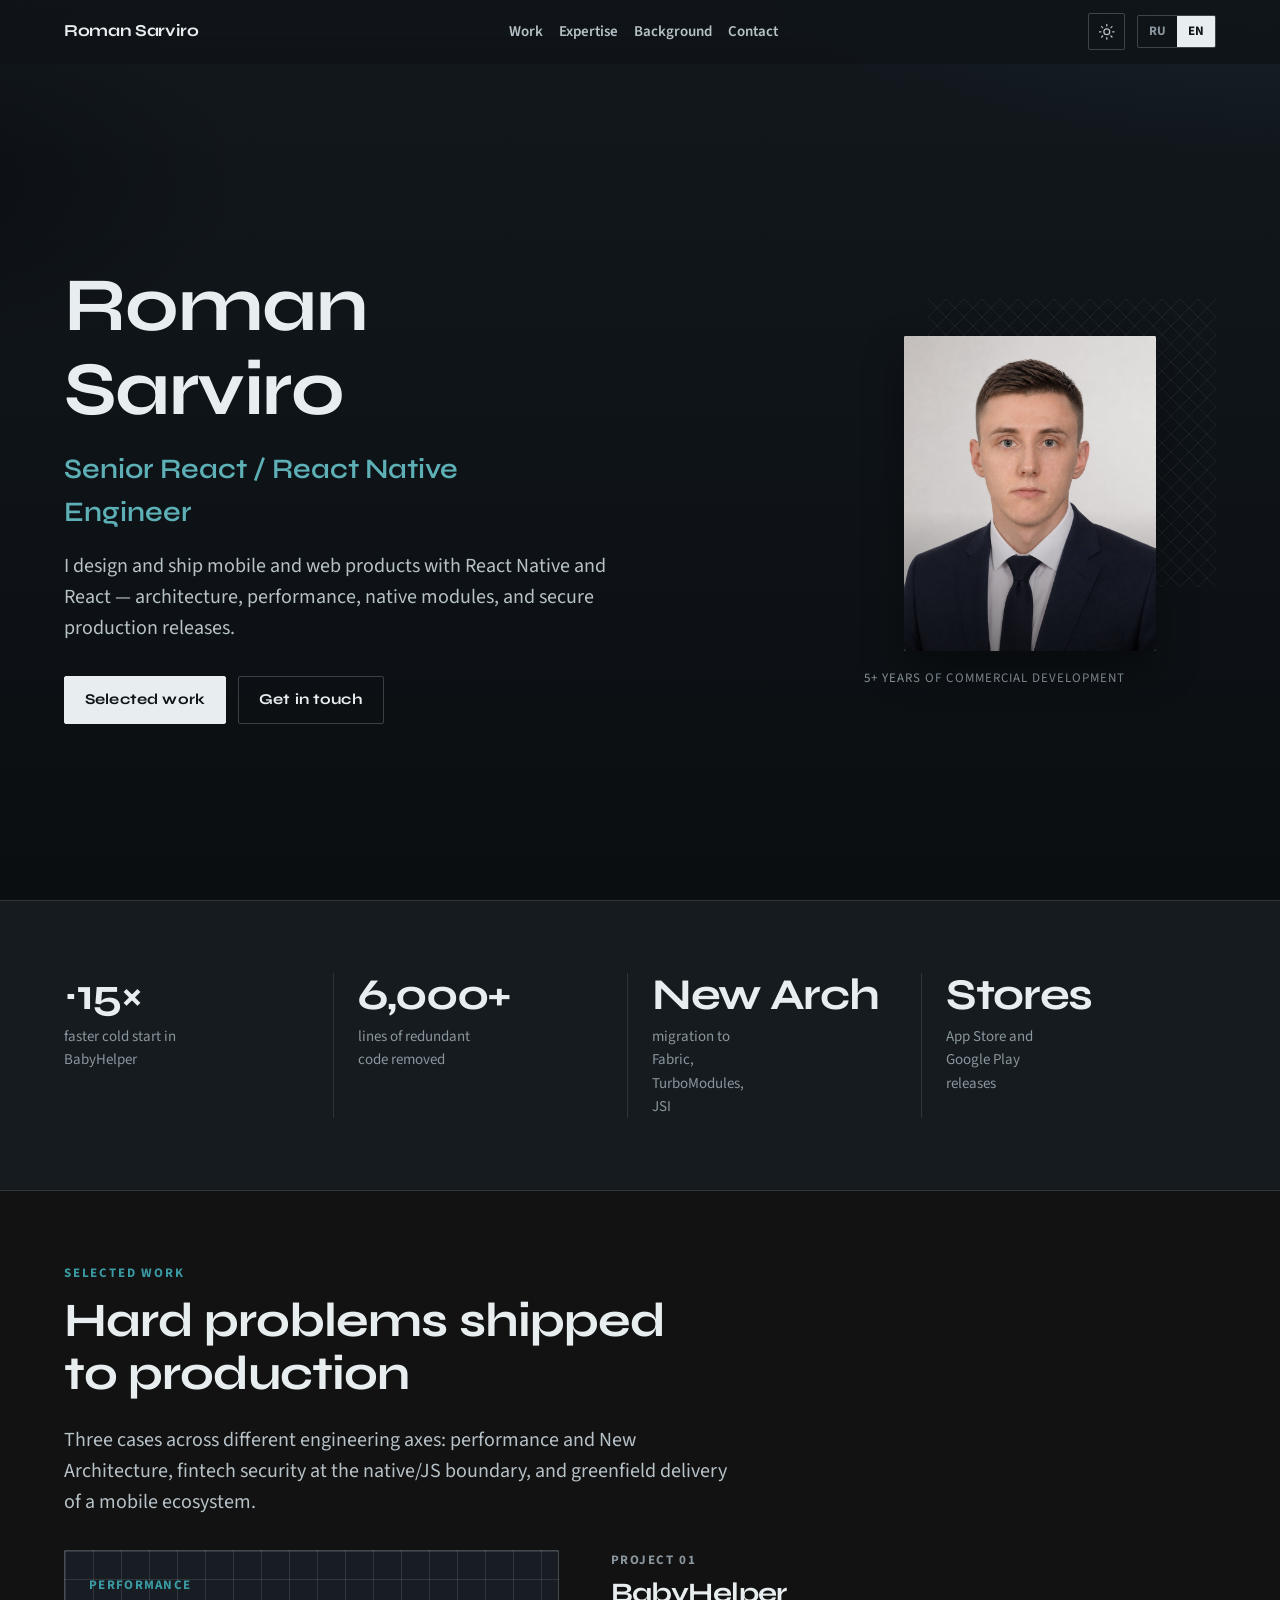
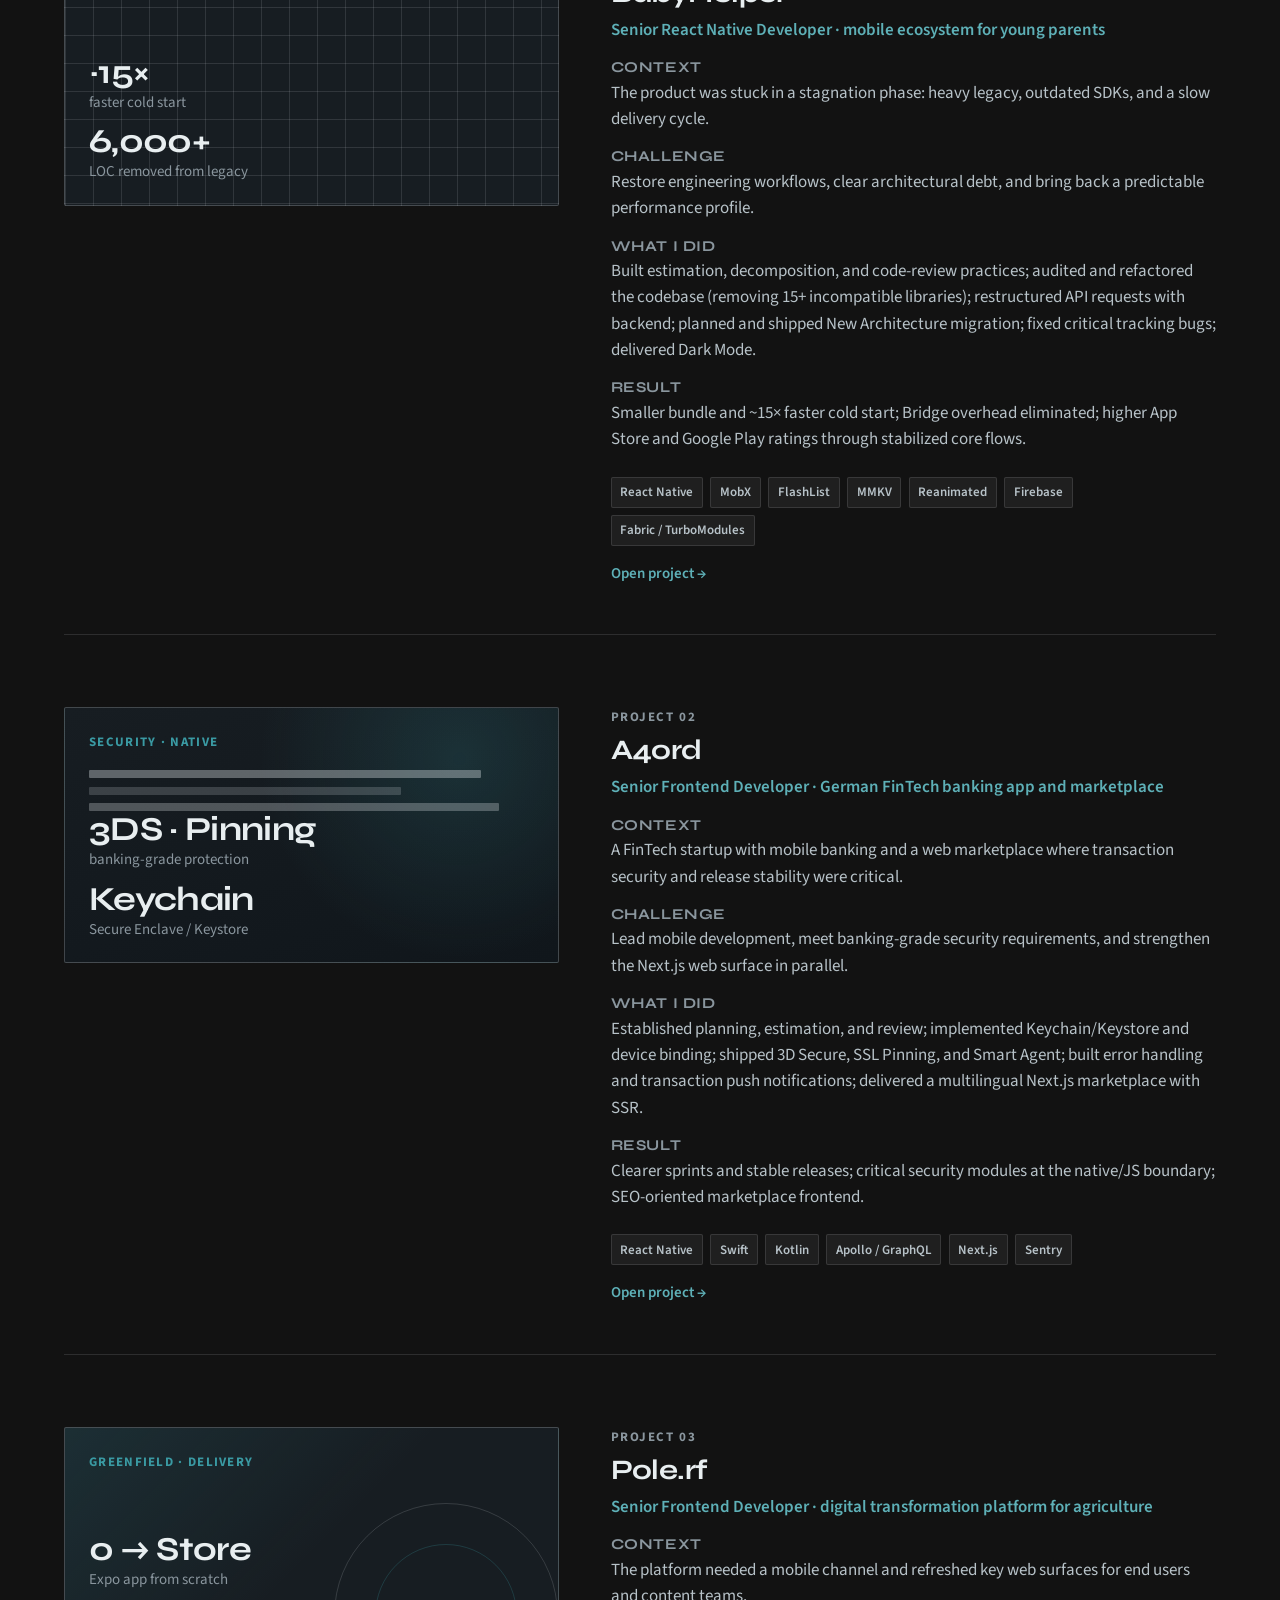
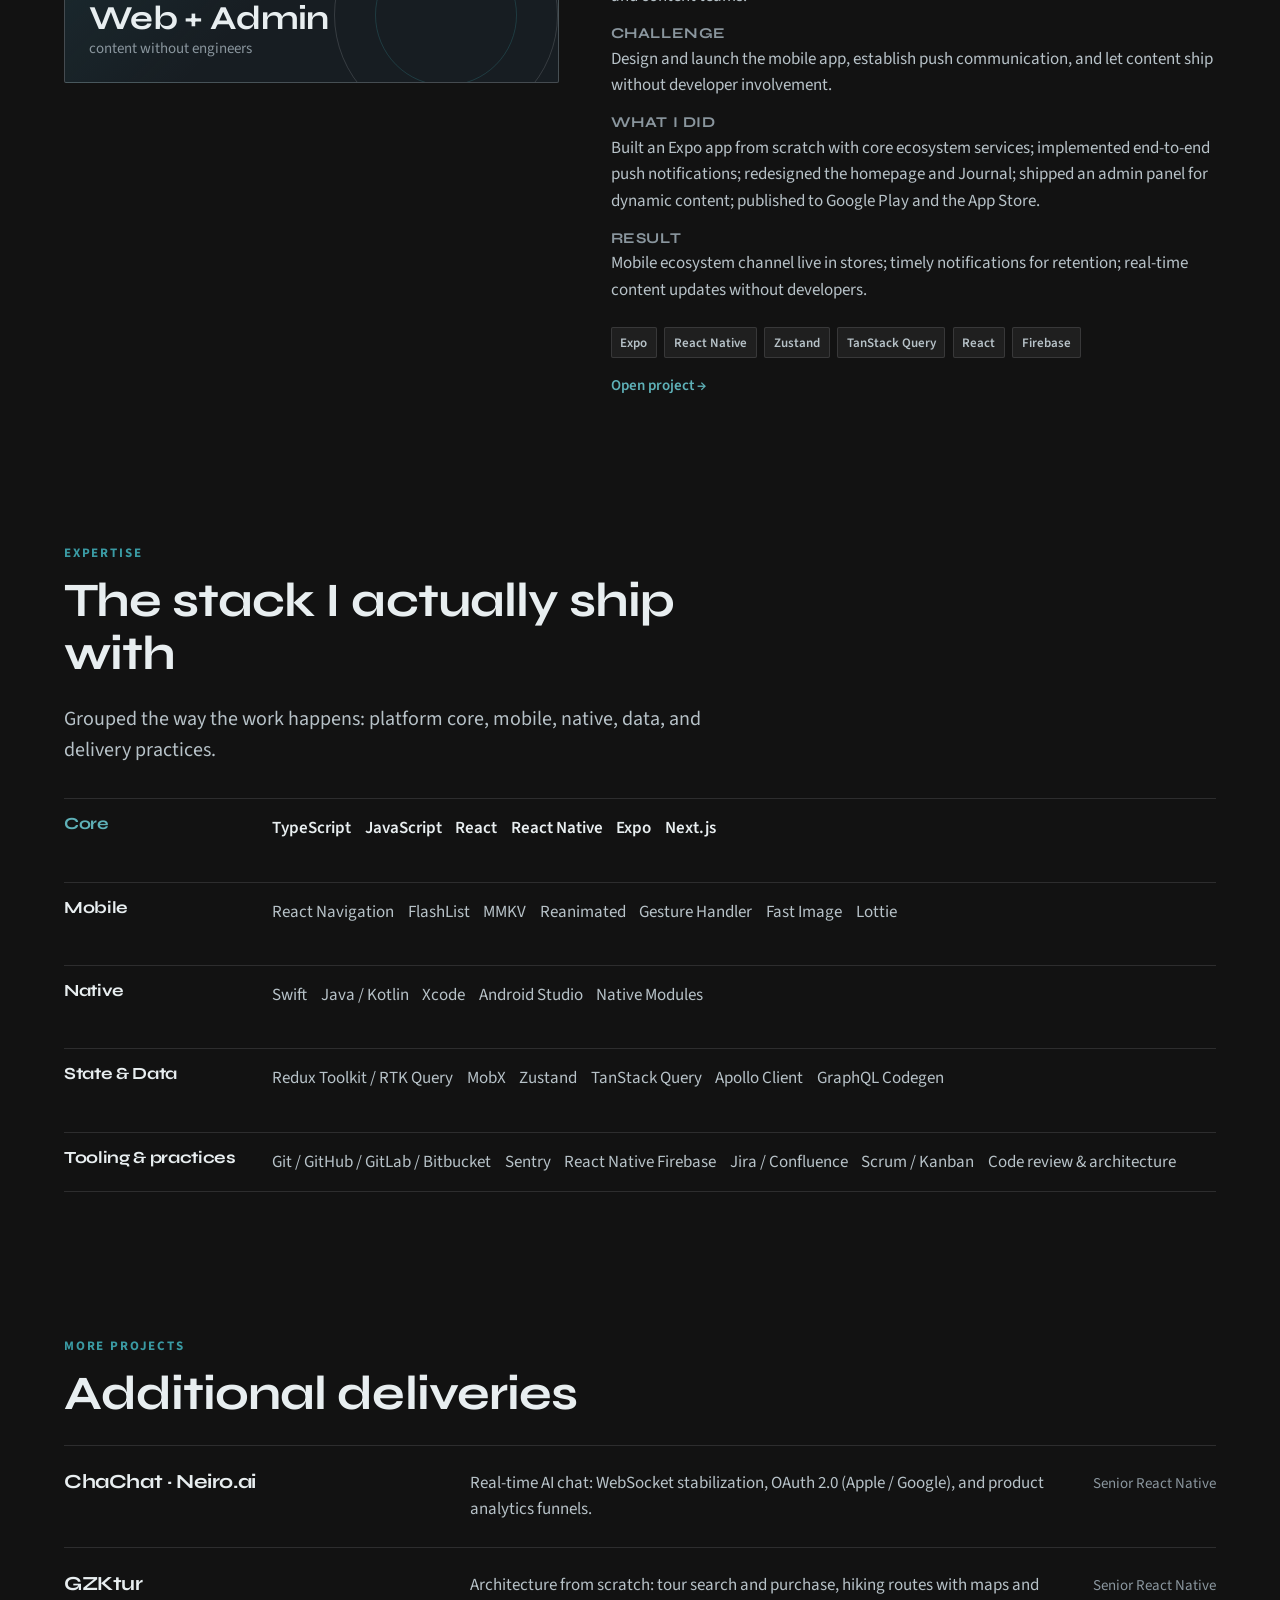
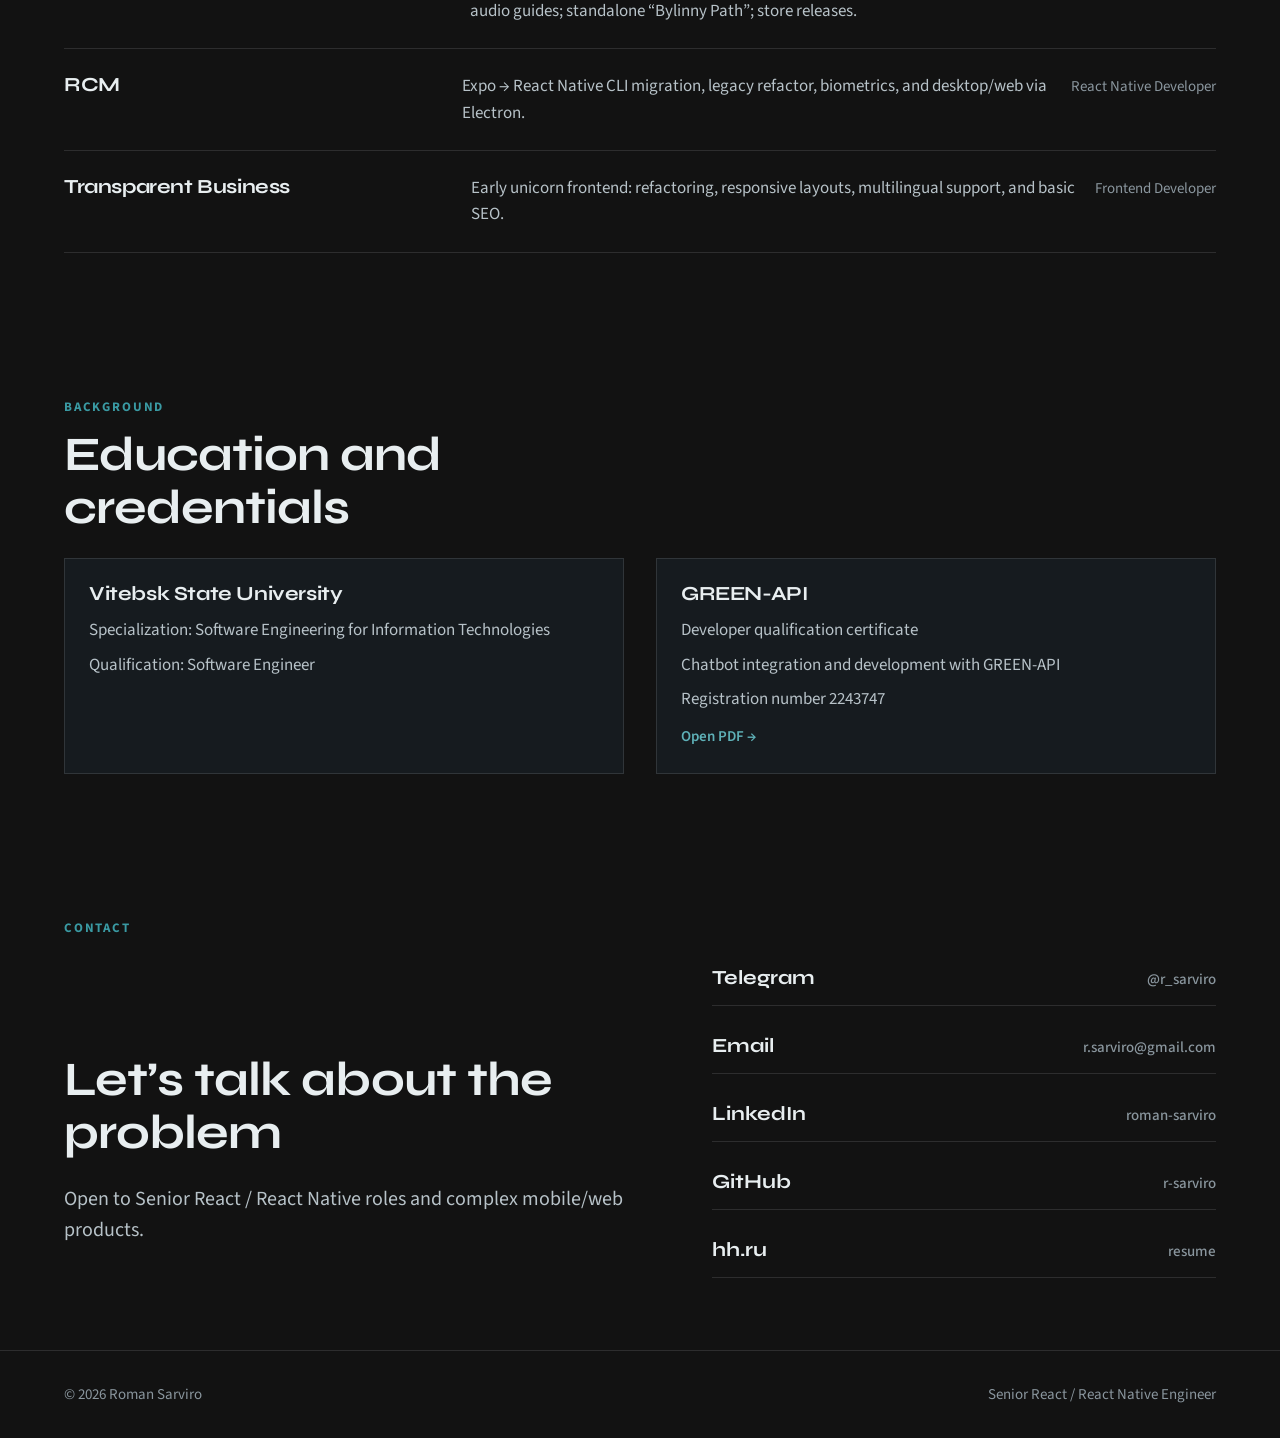
==== commit 86798dd5: "Improve mobile nav with overlay panel and smoother burger animation. Move theme/locale into always-v" ====
--- a/en/index.html
+++ b/en/index.html
@@ -46,40 +46,51 @@
   <header class="site-header">
     <div class="header-inner">
       <a class="brand" href="#top">Roman Sarviro</a>
-      <button class="nav-toggle" type="button" aria-expanded="false" aria-controls="site-nav" aria-label="Open menu">
-        <span class="nav-toggle-bars" aria-hidden="true"><span></span><span></span><span></span></span>
-      </button>
-      <nav class="nav" id="site-nav" aria-label="Primary">
+      <nav class="nav" id="site-nav" data-nav aria-label="Primary">
         <ul class="nav-list">
           <li><a href="#work">Work</a></li>
           <li><a href="#expertise">Expertise</a></li>
           <li><a href="#credentials">Background</a></li>
           <li><a href="#contact">Contact</a></li>
         </ul>
-        <div class="nav-actions">
-          <button
-            type="button"
-            class="theme-toggle"
-            data-theme-toggle
-            data-label-to-dark="Switch to dark theme"
-            data-label-to-light="Switch to light theme"
-            aria-pressed="false"
-            aria-label="Switch to dark theme"
-          >
-            <svg class="icon-moon" viewBox="0 0 24 24" aria-hidden="true">
-              <path d="M21 14.5A8.5 8.5 0 0 1 9.5 3 7 7 0 1 0 21 14.5z"/>
-            </svg>
-            <svg class="icon-sun" viewBox="0 0 24 24" aria-hidden="true">
-              <circle cx="12" cy="12" r="4"/>
-              <path d="M12 2v2M12 20v2M4.9 4.9l1.4 1.4M17.7 17.7l1.4 1.4M2 12h2M20 12h2M4.9 19.1l1.4-1.4M17.7 6.3l1.4-1.4"/>
-            </svg>
-          </button>
-          <div class="locale-switch" aria-label="Language">
-            <a href="../">RU</a>
-            <a href="./" aria-current="page">EN</a>
-          </div>
-        </div>
       </nav>
+      <div class="header-controls">
+        <button
+          type="button"
+          class="nav-toggle"
+          data-nav-toggle
+          aria-expanded="false"
+          aria-controls="site-nav"
+          aria-label="Open menu"
+          data-label-open="Open menu"
+          data-label-close="Close menu"
+        >
+          <span class="nav-toggle__bar" aria-hidden="true"></span>
+          <span class="nav-toggle__bar" aria-hidden="true"></span>
+          <span class="nav-toggle__bar" aria-hidden="true"></span>
+        </button>
+        <button
+          type="button"
+          class="theme-toggle"
+          data-theme-toggle
+          data-label-to-dark="Switch to dark theme"
+          data-label-to-light="Switch to light theme"
+          aria-pressed="false"
+          aria-label="Switch to dark theme"
+        >
+          <svg class="icon-moon" viewBox="0 0 24 24" aria-hidden="true">
+            <path d="M21 14.5A8.5 8.5 0 0 1 9.5 3 7 7 0 1 0 21 14.5z"/>
+          </svg>
+          <svg class="icon-sun" viewBox="0 0 24 24" aria-hidden="true">
+            <circle cx="12" cy="12" r="4"/>
+            <path d="M12 2v2M12 20v2M4.9 4.9l1.4 1.4M17.7 17.7l1.4 1.4M2 12h2M20 12h2M4.9 19.1l1.4-1.4M17.7 6.3l1.4-1.4"/>
+          </svg>
+        </button>
+        <div class="locale-switch" aria-label="Language">
+          <a href="../">RU</a>
+          <a href="./" aria-current="page">EN</a>
+        </div>
+      </div>
     </div>
   </header>
 
--- a/css/layout.css
+++ b/css/layout.css
@@ -18,9 +18,9 @@
 .header-inner {
   width: min(100% - 2 * var(--gutter), var(--max));
   margin-inline: auto;
-  display: flex;
-  align-items: center;
-  justify-content: space-between;
+  display: grid;
+  grid-template-columns: auto minmax(0, 1fr) auto;
+  align-items: center;
   gap: var(--space-4);
 }
 
@@ -40,7 +40,8 @@
 .nav {
   display: flex;
   align-items: center;
-  gap: var(--space-5);
+  justify-content: center;
+  min-width: 0;
 }
 
 .nav-list {
@@ -62,9 +63,10 @@
   color: var(--accent-deep);
 }
 
-.nav-actions {
-  display: flex;
-  align-items: center;
+.header-controls {
+  display: flex;
+  align-items: center;
+  justify-content: flex-end;
   gap: var(--space-3);
 }
 
@@ -136,25 +138,52 @@
 
 .nav-toggle {
   display: none;
+  flex-direction: column;
+  justify-content: center;
+  align-items: center;
+  gap: 4px;
   width: 2.5rem;
   height: 2.5rem;
-  place-items: center;
   border: 1px solid var(--line-strong);
   border-radius: var(--radius-sm);
-}
-
-.nav-toggle-bars {
-  width: 1.1rem;
-  height: 0.75rem;
-  display: flex;
-  flex-direction: column;
-  justify-content: space-between;
-}
-
-.nav-toggle-bars span {
+  color: var(--ink-soft);
+  transition: color 0.2s var(--ease), border-color 0.2s var(--ease);
+}
+
+.nav-toggle:hover {
+  color: var(--accent-deep);
+  border-color: var(--accent);
+}
+
+.nav-toggle__bar {
   display: block;
-  height: 1.5px;
-  background: var(--ink);
+  width: 1rem;
+  height: 2px;
+  border-radius: 2px;
+  background: currentColor;
+  transform-origin: center;
+  transition:
+    transform 0.4s var(--ease),
+    opacity 0.3s var(--ease);
+}
+
+body.nav-open .nav-toggle__bar:nth-child(1) {
+  transform: translateY(6px) rotate(45deg);
+}
+
+body.nav-open .nav-toggle__bar:nth-child(2) {
+  opacity: 0;
+  transform: scaleX(0.4);
+}
+
+body.nav-open .nav-toggle__bar:nth-child(3) {
+  transform: translateY(-6px) rotate(-45deg);
+}
+
+@media (prefers-reduced-motion: reduce) {
+  .nav-toggle__bar {
+    transition: none;
+  }
 }
 
 .section {
@@ -229,37 +258,63 @@
 
 @media (max-width: 860px) {
   .nav-toggle {
-    display: grid;
+    display: inline-flex;
+  }
+
+  .header-inner {
+    grid-template-columns: 1fr auto;
   }
 
   .nav {
     position: fixed;
-    inset: var(--header-h) 0 auto 0;
+    top: var(--header-h);
+    left: 0;
+    right: 0;
+    z-index: 40;
+    display: none;
     flex-direction: column;
     align-items: stretch;
-    gap: var(--space-4);
-    padding: var(--space-5) var(--gutter) var(--space-6);
+    justify-content: flex-start;
+    padding: var(--space-4) var(--gutter) var(--space-5);
     background: var(--paper-elevated);
     border-bottom: 1px solid var(--line);
-    transform: translateY(-120%);
-    opacity: 0;
-    pointer-events: none;
-    transition: transform 0.35s var(--ease), opacity 0.35s var(--ease);
-  }
-
-  .nav.is-open {
-    transform: none;
-    opacity: 1;
-    pointer-events: auto;
+    box-shadow: var(--shadow-soft);
+    max-height: calc(100dvh - var(--header-h));
+    overflow-y: auto;
+  }
+
+  body.nav-open .site-header {
+    z-index: 60;
+  }
+
+  body.nav-open .nav {
+    display: flex;
+  }
+
+  body.nav-open::before {
+    content: "";
+    position: fixed;
+    inset: var(--header-h) 0 0;
+    z-index: 50;
+    background: rgba(8, 12, 16, 0.45);
   }
 
   .nav-list {
     flex-direction: column;
-    align-items: flex-start;
-    gap: var(--space-3);
+    align-items: stretch;
+    gap: var(--space-1);
   }
 
   .nav-list a {
+    display: block;
+    padding: 0.7rem 0.8rem;
+    border-radius: var(--radius-sm);
     font-size: var(--text-base);
   }
-}
+
+  .nav-list a:hover,
+  .nav-list a[aria-current="true"] {
+    background: var(--accent-soft);
+    color: var(--accent-deep);
+  }
+}
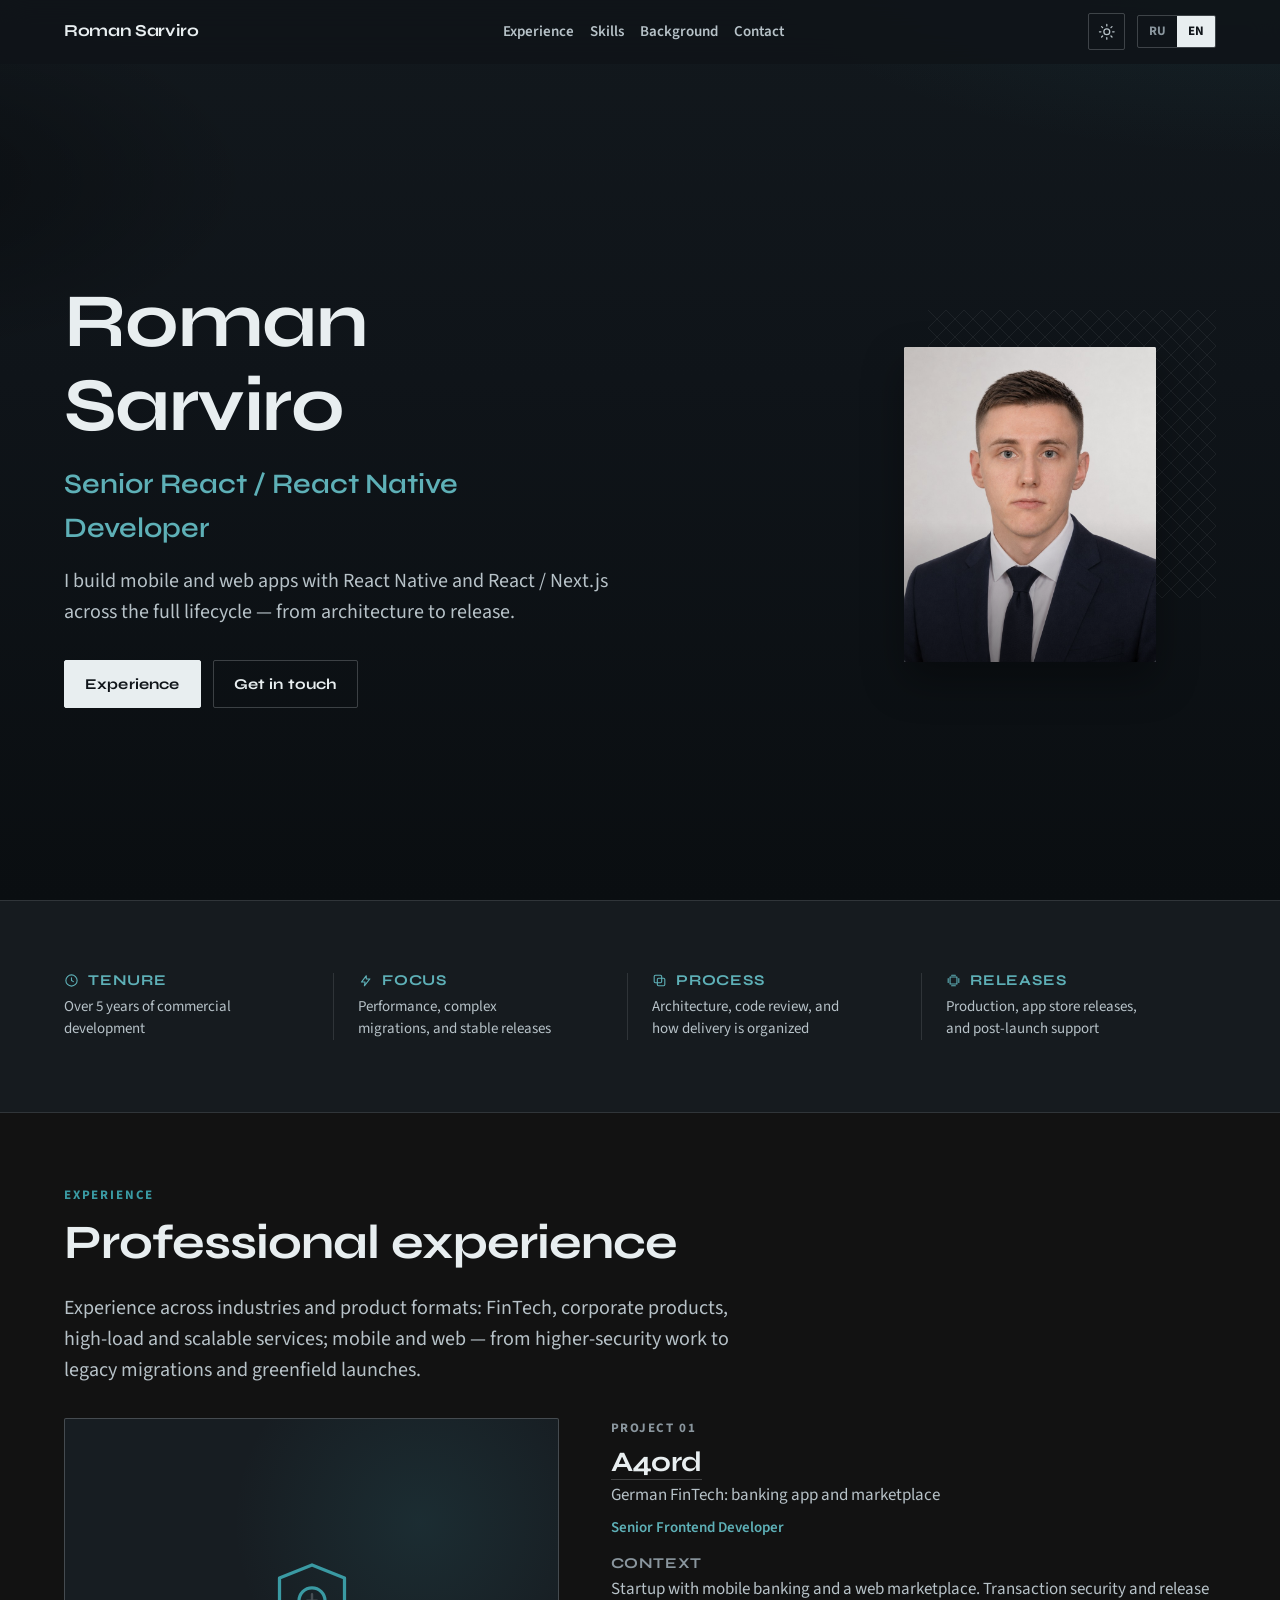
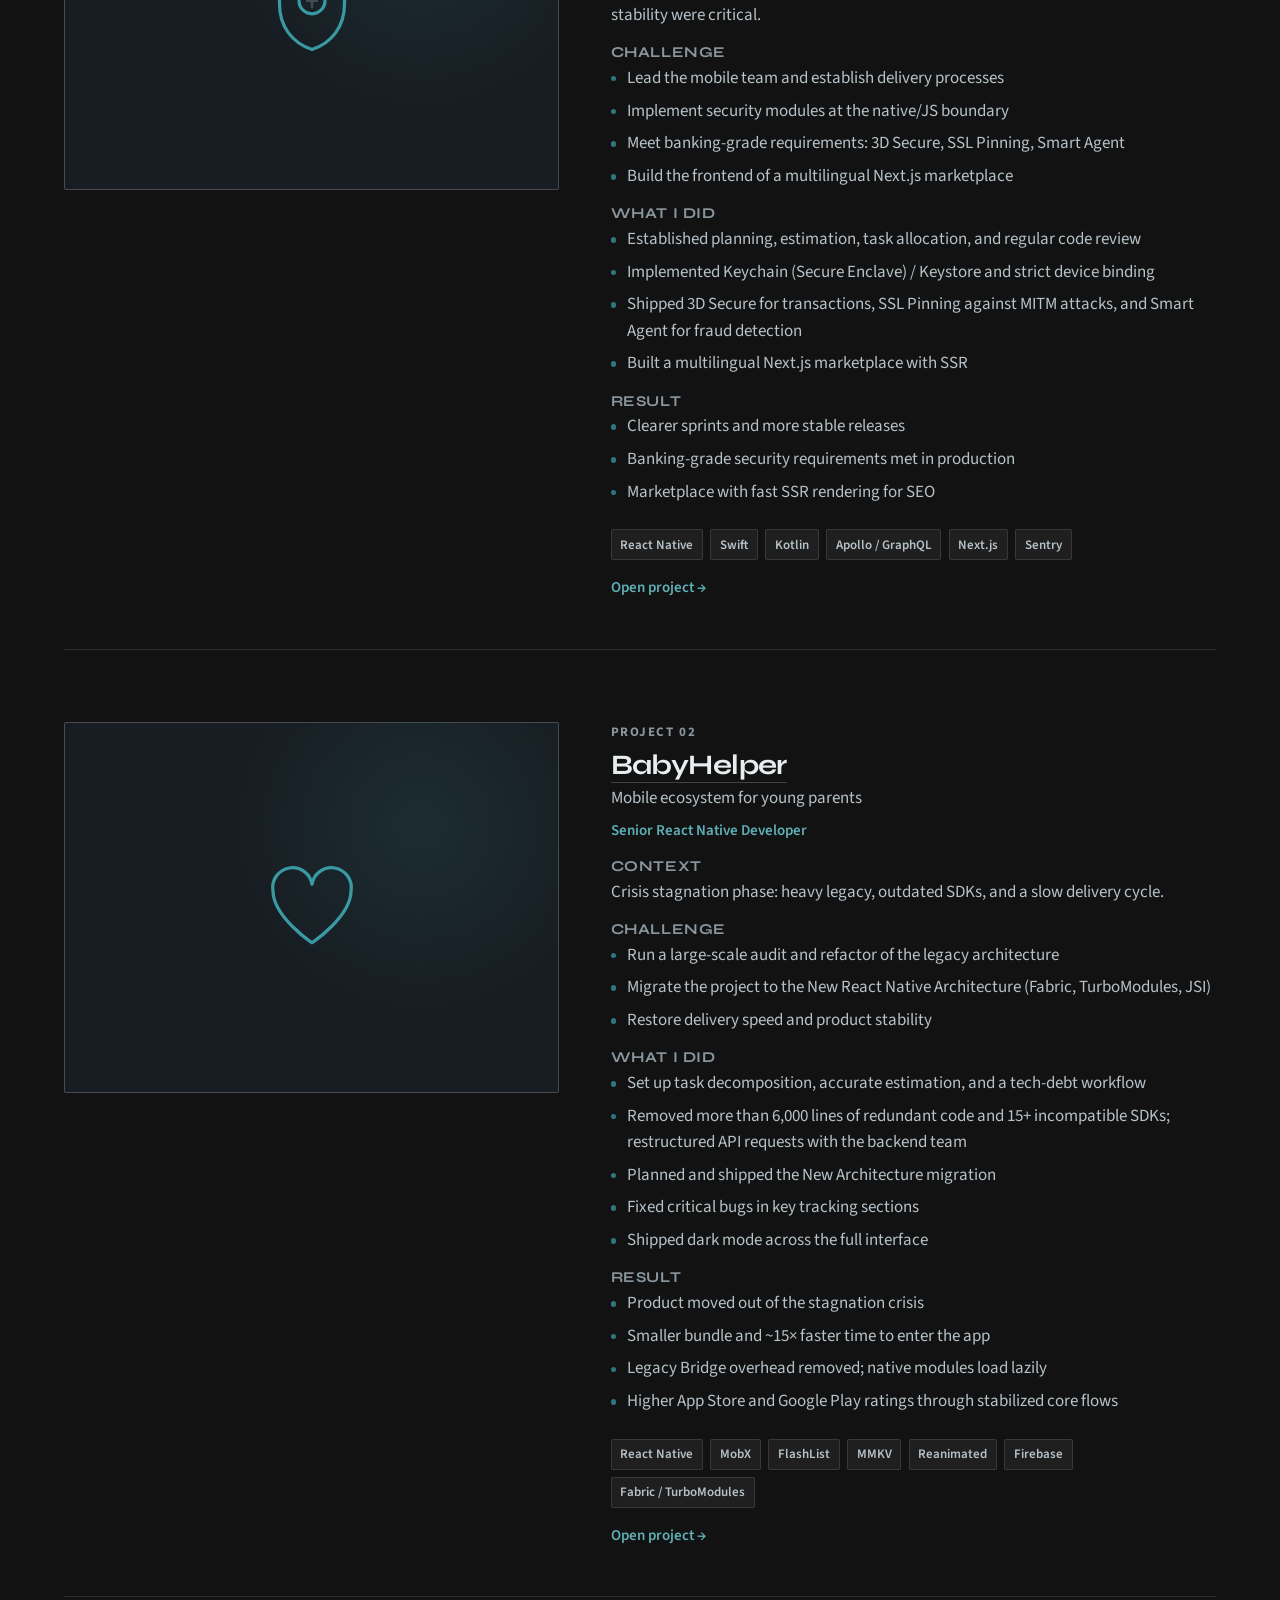
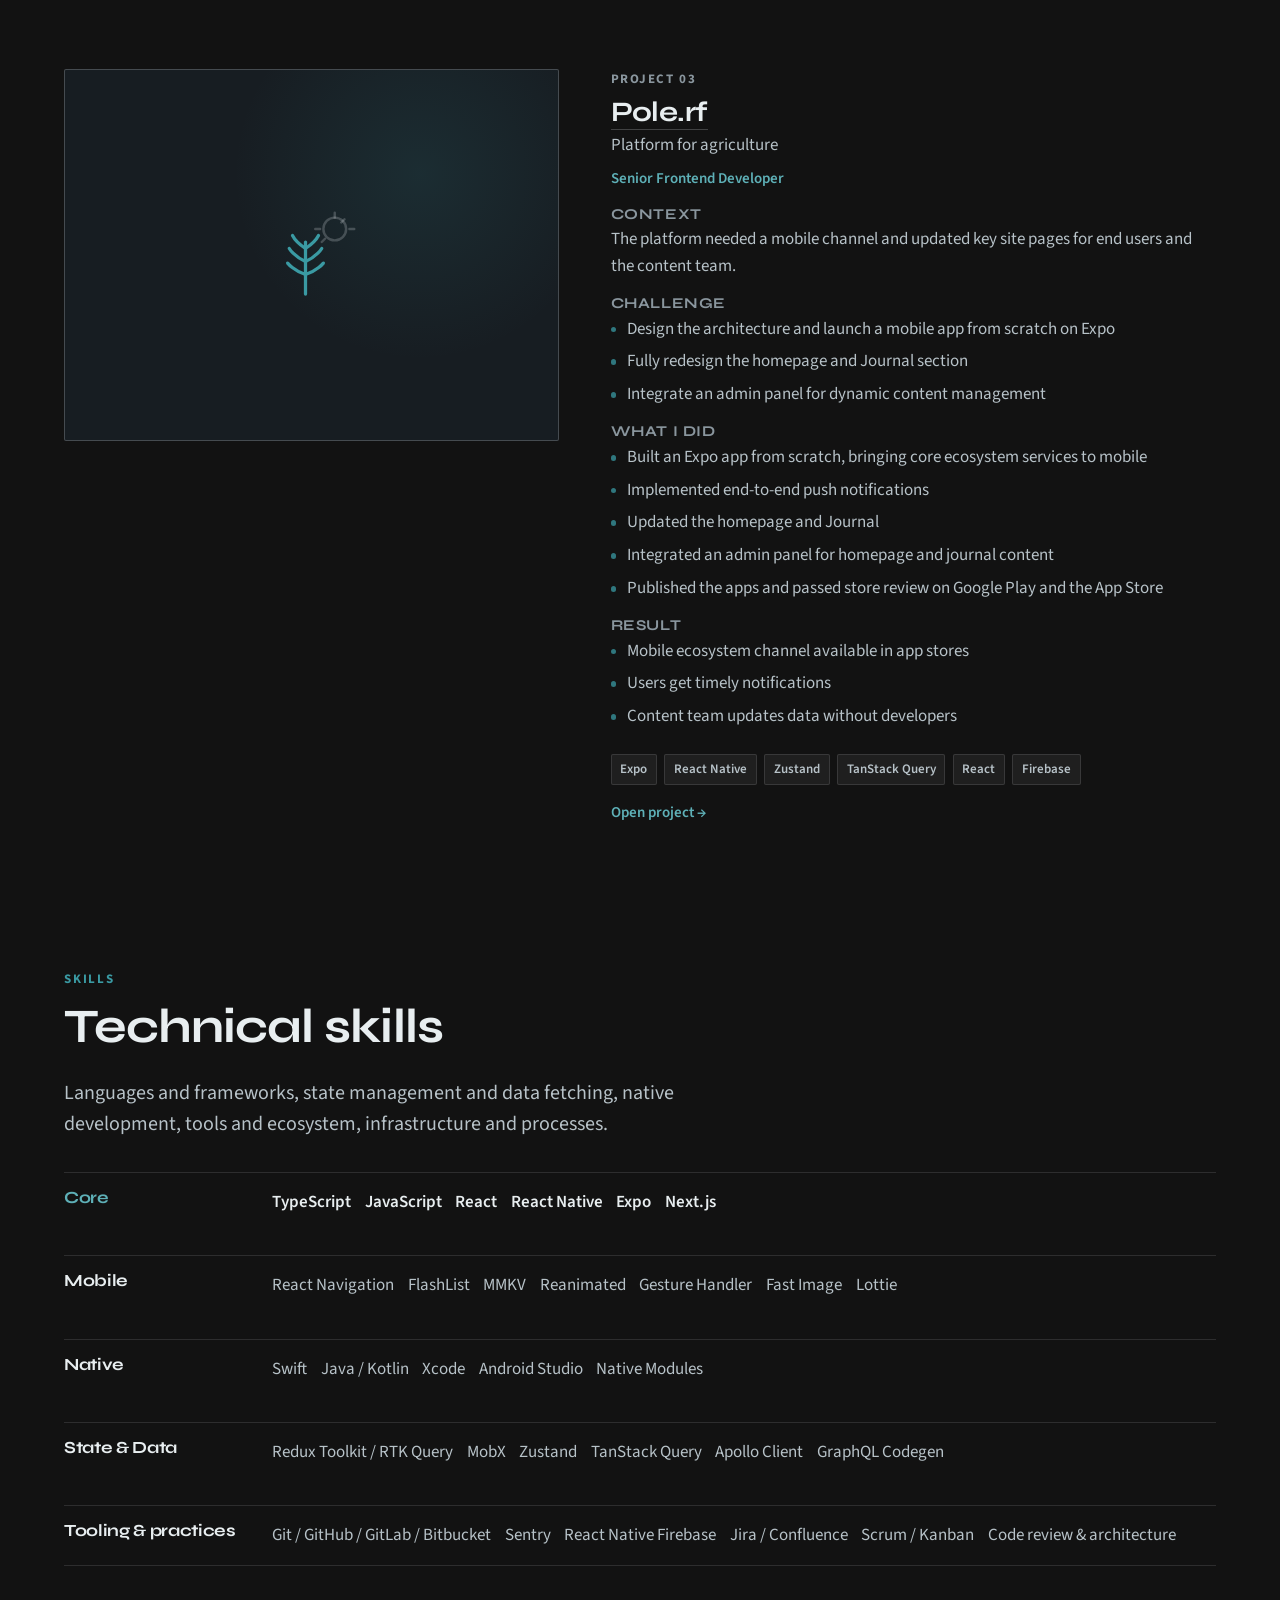
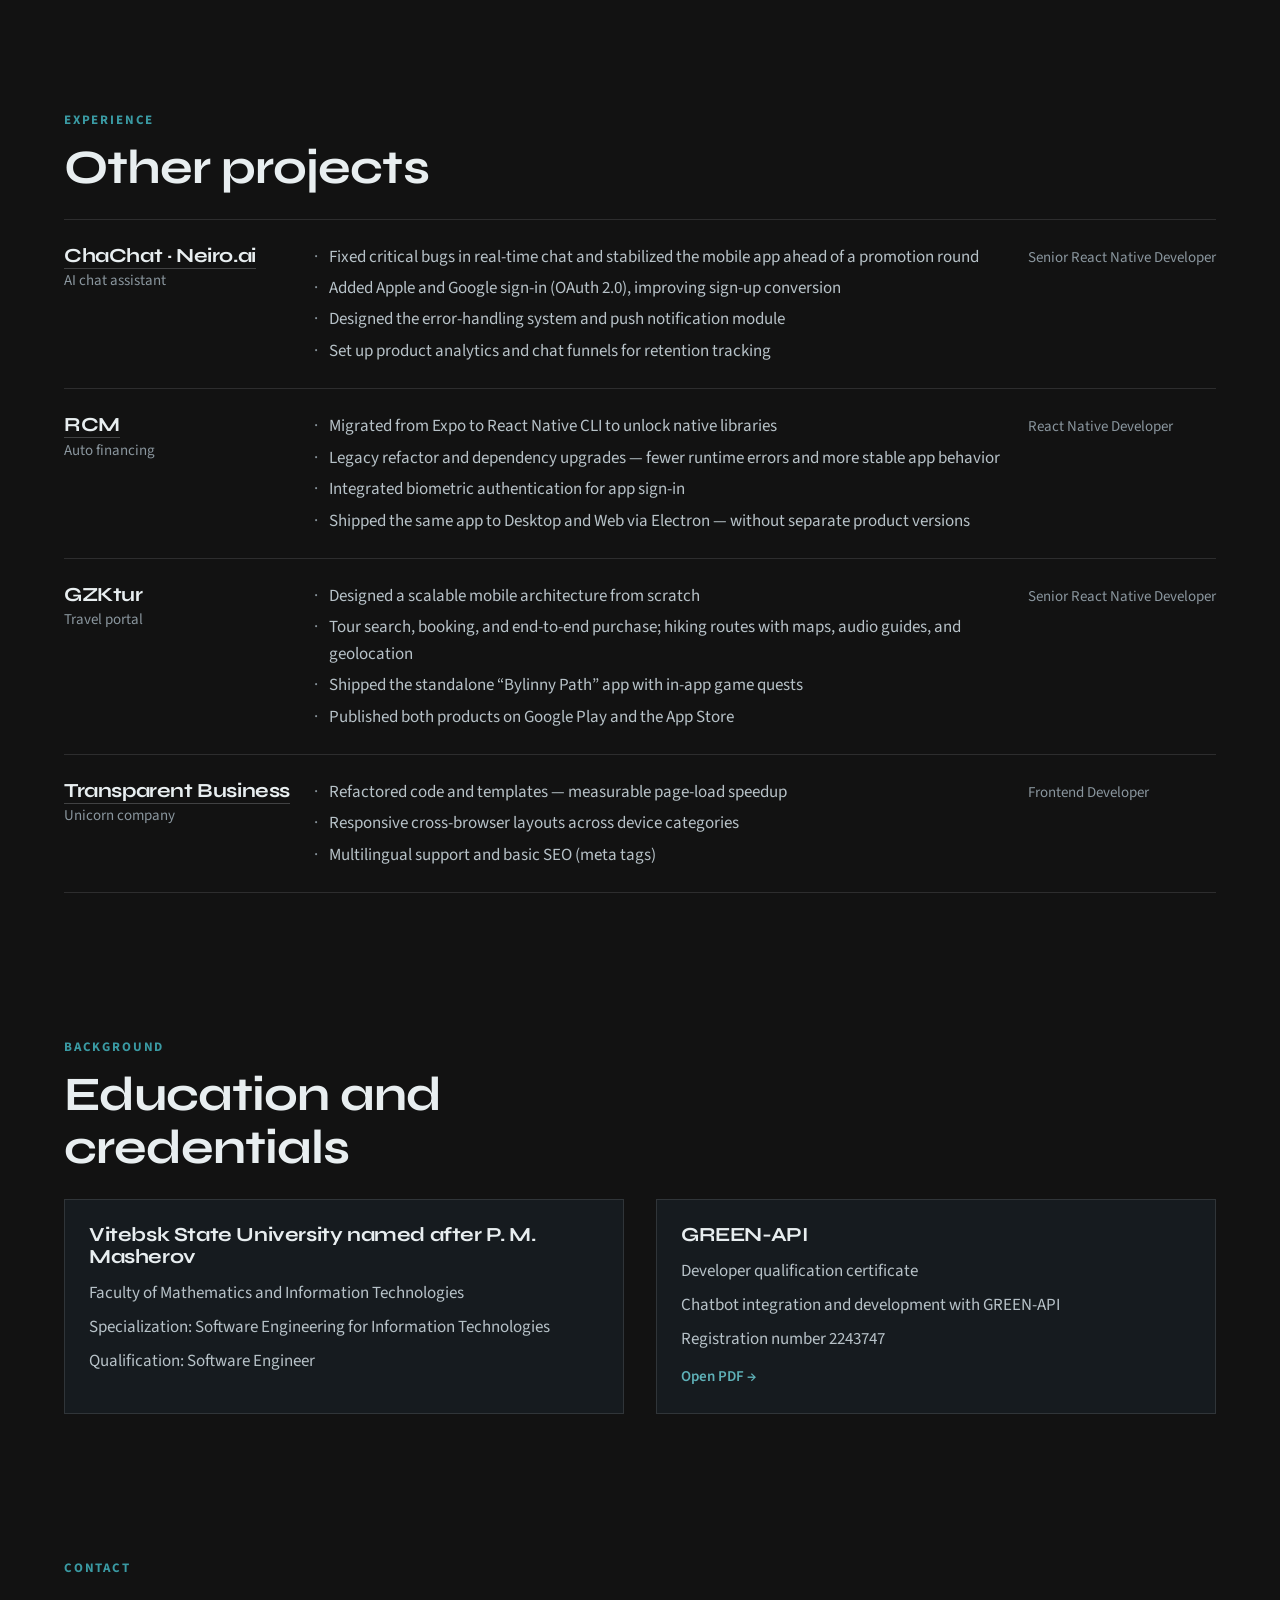
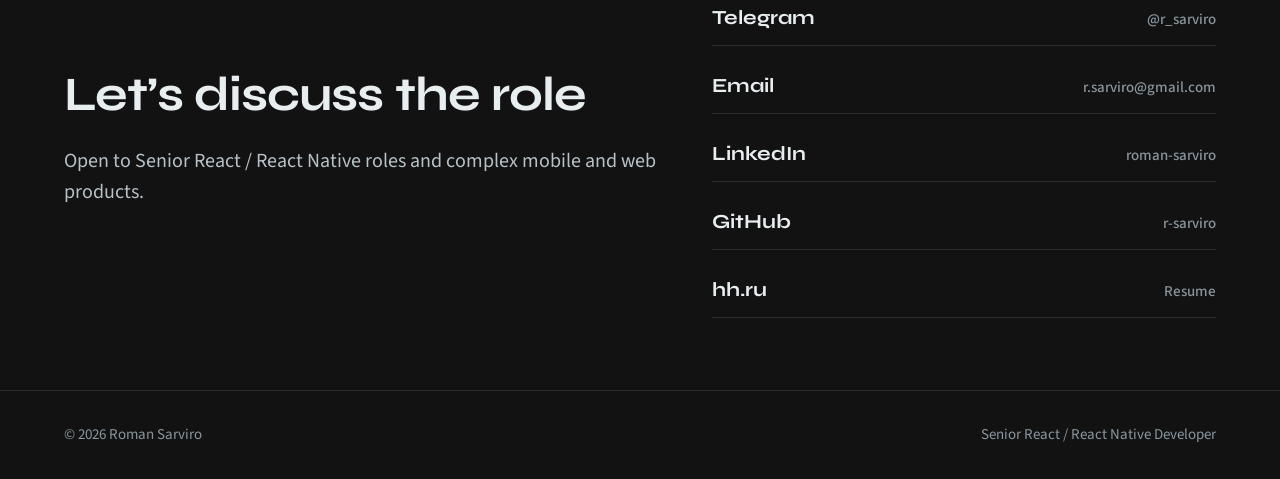
==== commit ea7a261f: "Rewrite portfolio copy in resume tone and refresh case layout." ====
--- a/en/index.html
+++ b/en/index.html
@@ -48,8 +48,8 @@
       <a class="brand" href="#top">Roman Sarviro</a>
       <nav class="nav" id="site-nav" data-nav aria-label="Primary">
         <ul class="nav-list">
-          <li><a href="#work">Work</a></li>
-          <li><a href="#expertise">Expertise</a></li>
+          <li><a href="#work">Experience</a></li>
+          <li><a href="#expertise">Skills</a></li>
           <li><a href="#credentials">Background</a></li>
           <li><a href="#contact">Contact</a></li>
         </ul>
@@ -98,13 +98,13 @@
     <section class="hero" id="top" aria-labelledby="hero-name">
       <div class="hero-copy">
         <h1 class="hero-name" id="hero-name">Roman Sarviro</h1>
-        <p class="hero-role">Senior React / React Native Engineer</p>
+        <p class="hero-role">Senior React / React Native Developer</p>
         <p class="hero-lead">
-          I design and ship mobile and web products with React Native and React —
-          architecture, performance, native modules, and secure production releases.
+          I build mobile and web apps with React Native and React / Next.js
+          across the full lifecycle — from architecture to release.
         </p>
         <div class="hero-actions">
-          <a class="btn btn-primary" href="#work">Selected work</a>
+          <a class="btn btn-primary" href="#work">Experience</a>
           <a class="btn btn-ghost" href="#contact">Get in touch</a>
         </div>
       </div>
@@ -113,79 +113,168 @@
           <img
             src="../assets/roman-sarviro.jpg"
             alt="Portrait of Roman Sarviro"
-            width="640"
-            height="800"
+            width="1024"
+            height="1024"
             fetchpriority="high"
           >
         </figure>
-        <p class="portrait-caption">5+ years of commercial development</p>
-      </div>
-    </section>
-
-    <section class="impact" aria-label="Key outcomes">
+      </div>
+    </section>
+
+    <section class="snapshot" aria-label="Profile snapshot">
       <div class="section">
-        <div class="impact-grid reveal">
-          <div class="impact-item">
-            <div class="impact-value">~15×</div>
-            <p class="impact-label">faster cold start in BabyHelper</p>
-          </div>
-          <div class="impact-item">
-            <div class="impact-value">6,000+</div>
-            <p class="impact-label">lines of redundant code removed</p>
-          </div>
-          <div class="impact-item">
-            <div class="impact-value">New Arch</div>
-            <p class="impact-label">migration to Fabric, TurboModules, JSI</p>
-          </div>
-          <div class="impact-item">
-            <div class="impact-value">Stores</div>
-            <p class="impact-label">App Store and Google Play releases</p>
+        <div class="snapshot-grid reveal">
+          <div class="snapshot-item">
+            <div class="snapshot-head">
+              <svg class="snapshot-icon" viewBox="0 0 24 24" aria-hidden="true" focusable="false">
+                <circle cx="12" cy="12" r="9"/>
+                <path d="M12 7.5v4.5l3 1.8"/>
+              </svg>
+              <h3 class="snapshot-label">Tenure</h3>
+            </div>
+            <p class="snapshot-text">Over 5 years of commercial development</p>
+          </div>
+          <div class="snapshot-item">
+            <div class="snapshot-head">
+              <svg class="snapshot-icon" viewBox="0 0 24 24" aria-hidden="true" focusable="false">
+                <path d="M13 4.5L5.5 14.5h5.8l-1.1 6 8.8-11h-5.7V4.5z"/>
+              </svg>
+              <h3 class="snapshot-label">Focus</h3>
+            </div>
+            <p class="snapshot-text">Performance, complex migrations, and stable releases</p>
+          </div>
+          <div class="snapshot-item">
+            <div class="snapshot-head">
+              <svg class="snapshot-icon" viewBox="0 0 24 24" aria-hidden="true" focusable="false">
+                <rect x="3.5" y="3.5" width="12" height="12" rx="2"/>
+                <rect x="8.5" y="8.5" width="12" height="12" rx="2"/>
+              </svg>
+              <h3 class="snapshot-label">Process</h3>
+            </div>
+            <p class="snapshot-text">Architecture, code review, and how delivery is organized</p>
+          </div>
+          <div class="snapshot-item">
+            <div class="snapshot-head">
+              <svg class="snapshot-icon" viewBox="0 0 24 24" aria-hidden="true" focusable="false">
+                <path d="M6.5 6.5h11v11h-11z"/>
+                <path d="M9 3.5h6M9 20.5h6M3.5 9v6M20.5 9v6"/>
+              </svg>
+              <h3 class="snapshot-label">Releases</h3>
+            </div>
+            <p class="snapshot-text">Production, app store releases, and post-launch support</p>
           </div>
         </div>
       </div>
     </section>
 
     <section class="section" id="work" aria-labelledby="work-title">
-      <p class="section-label reveal">Selected work</p>
-      <h2 class="section-title reveal" id="work-title">Hard problems shipped to production</h2>
+      <p class="section-label reveal">Experience</p>
+      <h2 class="section-title reveal" id="work-title">Professional experience</h2>
       <p class="section-lead reveal">
-        Three cases across different engineering axes: performance and New Architecture,
-        fintech security at the native/JS boundary, and greenfield delivery of a mobile ecosystem.
+        Experience across industries and product formats: FinTech, corporate products,
+        high-load and scalable services; mobile and web — from higher-security work
+        to legacy migrations and greenfield launches.
       </p>
 
       <div class="cases">
-        <article class="case reveal" aria-labelledby="case-babyhelper">
-          <div class="case-visual viz-grid" aria-hidden="true">
-            <div class="case-visual-inner">
-              <span class="case-visual-tag">Performance</span>
-              <div class="case-metric-stack">
-                <p class="case-metric">~15×<span>faster cold start</span></p>
-                <p class="case-metric">6,000+<span>LOC removed from legacy</span></p>
-              </div>
-            </div>
+        <article class="case reveal" aria-labelledby="case-a4ord">
+          <div class="case-visual" aria-hidden="true">
+            <svg class="case-visual-svg case-visual-svg--shield" viewBox="0 0 64 64" focusable="false">
+              <path class="viz-mark" d="M32 8l20 8v16c0 14-8 24-20 28C20 56 12 46 12 32V16l20-8z"/>
+              <circle class="viz-mark" cx="32" cy="30" r="8"/>
+              <path class="viz-soft" d="M32 26v8M29 30h6"/>
+            </svg>
           </div>
           <div class="case-body">
             <p class="case-kicker">Project 01</p>
+            <h3 class="case-title" id="case-a4ord">
+              <a href="https://a4ord.de/" target="_blank" rel="noopener noreferrer">A4ord</a>
+            </h3>
+            <p class="case-summary">German FinTech: banking app and marketplace</p>
+            <p class="case-role">Senior Frontend Developer</p>
+            <div class="case-story">
+              <div class="case-step">
+                <h4>Context</h4>
+                <p>Startup with mobile banking and a web marketplace. Transaction security and release stability were critical.</p>
+              </div>
+              <div class="case-step">
+                <h4>Challenge</h4>
+                <ul>
+                  <li>Lead the mobile team and establish delivery processes</li>
+                  <li>Implement security modules at the native/JS boundary</li>
+                  <li>Meet banking-grade requirements: 3D Secure, SSL Pinning, Smart Agent</li>
+                  <li>Build the frontend of a multilingual Next.js marketplace</li>
+                </ul>
+              </div>
+              <div class="case-step">
+                <h4>What I did</h4>
+                <ul>
+                  <li>Established planning, estimation, task allocation, and regular code review</li>
+                  <li>Implemented Keychain (Secure Enclave) / Keystore and strict device binding</li>
+                  <li>Shipped 3D Secure for transactions, SSL Pinning against MITM attacks, and Smart Agent for fraud detection</li>
+                  <li>Built a multilingual Next.js marketplace with SSR</li>
+                </ul>
+              </div>
+              <div class="case-step">
+                <h4>Result</h4>
+                <ul>
+                  <li>Clearer sprints and more stable releases</li>
+                  <li>Banking-grade security requirements met in production</li>
+                  <li>Marketplace with fast SSR rendering for SEO</li>
+                </ul>
+              </div>
+            </div>
+            <div class="tech-row" aria-label="Technologies">
+              <span>React Native</span><span>Swift</span><span>Kotlin</span><span>Apollo / GraphQL</span><span>Next.js</span><span>Sentry</span>
+            </div>
+            <a class="case-link" href="https://a4ord.de/" target="_blank" rel="noopener noreferrer">Open project →</a>
+          </div>
+        </article>
+
+        <article class="case reveal" aria-labelledby="case-babyhelper">
+          <div class="case-visual" aria-hidden="true">
+            <svg class="case-visual-svg case-visual-svg--heart" viewBox="0 0 64 64" focusable="false">
+              <path class="viz-mark" d="M32 54C32 54 8 38 8 22a12 12 0 0 1 24-4 12 12 0 0 1 24 4c0 16-24 32-24 32z"/>
+            </svg>
+          </div>
+          <div class="case-body">
+            <p class="case-kicker">Project 02</p>
             <h3 class="case-title" id="case-babyhelper">
               <a href="https://babyhelper.ru/" target="_blank" rel="noopener noreferrer">BabyHelper</a>
             </h3>
-            <p class="case-role">Senior React Native Developer · mobile ecosystem for young parents</p>
+            <p class="case-summary">Mobile ecosystem for young parents</p>
+            <p class="case-role">Senior React Native Developer</p>
             <div class="case-story">
               <div class="case-step">
                 <h4>Context</h4>
-                <p>The product was stuck in a stagnation phase: heavy legacy, outdated SDKs, and a slow delivery cycle.</p>
+                <p>Crisis stagnation phase: heavy legacy, outdated SDKs, and a slow delivery cycle.</p>
               </div>
               <div class="case-step">
                 <h4>Challenge</h4>
-                <p>Restore engineering workflows, clear architectural debt, and bring back a predictable performance profile.</p>
+                <ul>
+                  <li>Run a large-scale audit and refactor of the legacy architecture</li>
+                  <li>Migrate the project to the New React Native Architecture (Fabric, TurboModules, JSI)</li>
+                  <li>Restore delivery speed and product stability</li>
+                </ul>
               </div>
               <div class="case-step">
                 <h4>What I did</h4>
-                <p>Built estimation, decomposition, and code-review practices; audited and refactored the codebase (removing 15+ incompatible libraries); restructured API requests with backend; planned and shipped New Architecture migration; fixed critical tracking bugs; delivered Dark Mode.</p>
+                <ul>
+                  <li>Set up task decomposition, accurate estimation, and a tech-debt workflow</li>
+                  <li>Removed more than 6,000 lines of redundant code and 15+ incompatible SDKs; restructured API requests with the backend team</li>
+                  <li>Planned and shipped the New Architecture migration</li>
+                  <li>Fixed critical bugs in key tracking sections</li>
+                  <li>Shipped dark mode across the full interface</li>
+                </ul>
               </div>
               <div class="case-step">
                 <h4>Result</h4>
-                <p>Smaller bundle and ~15× faster cold start; Bridge overhead eliminated; higher App Store and Google Play ratings through stabilized core flows.</p>
+                <ul>
+                  <li>Product moved out of the stagnation crisis</li>
+                  <li>Smaller bundle and ~15× faster time to enter the app</li>
+                  <li>Legacy Bridge overhead removed; native modules load lazily</li>
+                  <li>Higher App Store and Google Play ratings through stabilized core flows</li>
+                </ul>
               </div>
             </div>
             <div class="tech-row" aria-label="Technologies">
@@ -195,81 +284,56 @@
           </div>
         </article>
 
-        <article class="case reveal" aria-labelledby="case-a4ord">
-          <div class="case-visual viz-security" aria-hidden="true">
-            <div class="case-visual-inner">
-              <span class="case-visual-tag">Security · Native</span>
-              <div class="bars"><i></i><i></i><i></i></div>
-              <div class="case-metric-stack">
-                <p class="case-metric">3DS · Pinning<span>banking-grade protection</span></p>
-                <p class="case-metric">Keychain<span>Secure Enclave / Keystore</span></p>
-              </div>
-            </div>
-          </div>
-          <div class="case-body">
-            <p class="case-kicker">Project 02</p>
-            <h3 class="case-title" id="case-a4ord">
-              <a href="https://a4ord.de/" target="_blank" rel="noopener noreferrer">A4ord</a>
-            </h3>
-            <p class="case-role">Senior Frontend Developer · German FinTech banking app and marketplace</p>
-            <div class="case-story">
-              <div class="case-step">
-                <h4>Context</h4>
-                <p>A FinTech startup with mobile banking and a web marketplace where transaction security and release stability were critical.</p>
-              </div>
-              <div class="case-step">
-                <h4>Challenge</h4>
-                <p>Lead mobile development, meet banking-grade security requirements, and strengthen the Next.js web surface in parallel.</p>
-              </div>
-              <div class="case-step">
-                <h4>What I did</h4>
-                <p>Established planning, estimation, and review; implemented Keychain/Keystore and device binding; shipped 3D Secure, SSL Pinning, and Smart Agent; built error handling and transaction push notifications; delivered a multilingual Next.js marketplace with SSR.</p>
-              </div>
-              <div class="case-step">
-                <h4>Result</h4>
-                <p>Clearer sprints and stable releases; critical security modules at the native/JS boundary; SEO-oriented marketplace frontend.</p>
-              </div>
-            </div>
-            <div class="tech-row" aria-label="Technologies">
-              <span>React Native</span><span>Swift</span><span>Kotlin</span><span>Apollo / GraphQL</span><span>Next.js</span><span>Sentry</span>
-            </div>
-            <a class="case-link" href="https://a4ord.de/" target="_blank" rel="noopener noreferrer">Open project →</a>
-          </div>
-        </article>
-
         <article class="case reveal" aria-labelledby="case-pole">
-          <div class="case-visual viz-launch" aria-hidden="true">
-            <div class="viz-orbit"></div>
-            <div class="case-visual-inner">
-              <span class="case-visual-tag">Greenfield · Delivery</span>
-              <div class="case-metric-stack">
-                <p class="case-metric">0 → Store<span>Expo app from scratch</span></p>
-                <p class="case-metric">Web + Admin<span>content without engineers</span></p>
-              </div>
-            </div>
+          <div class="case-visual" aria-hidden="true">
+            <svg class="case-visual-svg case-visual-svg--wheat" viewBox="0 0 64 64" focusable="false">
+              <g class="viz-sun">
+                <circle class="viz-soft" cx="46" cy="16" r="7"/>
+                <path class="viz-soft" d="M46 6v3M55 16h3M37 16h-3M52 10l-2 2M40 22l-2 2"/>
+              </g>
+              <g class="viz-ear">
+                <path class="viz-mark" d="M28 56V24"/>
+                <path class="viz-mark" d="M28 28c-6-4-8-8-8-8M28 28c6-4 8-8 8-8M28 36c-7-3-10-8-10-8M28 36c7-3 10-8 10-8M28 44c-7-2-11-7-11-7M28 44c7-2 11-7 11-7"/>
+              </g>
+            </svg>
           </div>
           <div class="case-body">
             <p class="case-kicker">Project 03</p>
             <h3 class="case-title" id="case-pole">
               <a href="https://xn--e1alid.xn--p1ai/" target="_blank" rel="noopener noreferrer">Pole.rf</a>
             </h3>
-            <p class="case-role">Senior Frontend Developer · digital transformation platform for agriculture</p>
+            <p class="case-summary">Platform for agriculture</p>
+            <p class="case-role">Senior Frontend Developer</p>
             <div class="case-story">
               <div class="case-step">
                 <h4>Context</h4>
-                <p>The platform needed a mobile channel and refreshed key web surfaces for end users and content teams.</p>
+                <p>The platform needed a mobile channel and updated key site pages for end users and the content team.</p>
               </div>
               <div class="case-step">
                 <h4>Challenge</h4>
-                <p>Design and launch the mobile app, establish push communication, and let content ship without developer involvement.</p>
+                <ul>
+                  <li>Design the architecture and launch a mobile app from scratch on Expo</li>
+                  <li>Fully redesign the homepage and Journal section</li>
+                  <li>Integrate an admin panel for dynamic content management</li>
+                </ul>
               </div>
               <div class="case-step">
                 <h4>What I did</h4>
-                <p>Built an Expo app from scratch with core ecosystem services; implemented end-to-end push notifications; redesigned the homepage and Journal; shipped an admin panel for dynamic content; published to Google Play and the App Store.</p>
+                <ul>
+                  <li>Built an Expo app from scratch, bringing core ecosystem services to mobile</li>
+                  <li>Implemented end-to-end push notifications</li>
+                  <li>Updated the homepage and Journal</li>
+                  <li>Integrated an admin panel for homepage and journal content</li>
+                  <li>Published the apps and passed store review on Google Play and the App Store</li>
+                </ul>
               </div>
               <div class="case-step">
                 <h4>Result</h4>
-                <p>Mobile ecosystem channel live in stores; timely notifications for retention; real-time content updates without developers.</p>
+                <ul>
+                  <li>Mobile ecosystem channel available in app stores</li>
+                  <li>Users get timely notifications</li>
+                  <li>Content team updates data without developers</li>
+                </ul>
               </div>
             </div>
             <div class="tech-row" aria-label="Technologies">
@@ -282,9 +346,12 @@
     </section>
 
     <section class="section" id="expertise" aria-labelledby="expertise-title">
-      <p class="section-label reveal">Expertise</p>
-      <h2 class="section-title reveal" id="expertise-title">The stack I actually ship with</h2>
-      <p class="section-lead reveal">Grouped the way the work happens: platform core, mobile, native, data, and delivery practices.</p>
+      <p class="section-label reveal">Skills</p>
+      <h2 class="section-title reveal" id="expertise-title">Technical skills</h2>
+      <p class="section-lead reveal">
+        Languages and frameworks, state management and data fetching, native development,
+        tools and ecosystem, infrastructure and processes.
+      </p>
 
       <div class="expertise-grid reveal">
         <div class="expertise-group core">
@@ -346,27 +413,58 @@
     </section>
 
     <section class="section" id="more" aria-labelledby="more-title">
-      <p class="section-label reveal">More projects</p>
-      <h2 class="section-title reveal" id="more-title">Additional deliveries</h2>
+      <p class="section-label reveal">Experience</p>
+      <h2 class="section-title reveal" id="more-title">Other projects</h2>
       <ul class="more-list">
         <li class="more-item reveal">
-          <h3><a href="https://chachat.app/" target="_blank" rel="noopener noreferrer">ChaChat · Neiro.ai</a></h3>
-          <p>Real-time AI chat: WebSocket stabilization, OAuth 2.0 (Apple / Google), and product analytics funnels.</p>
-          <span class="more-role">Senior React Native</span>
+          <div class="more-head">
+            <h3><a href="https://chachat.app/" target="_blank" rel="noopener noreferrer">ChaChat · Neiro.ai</a></h3>
+            <p class="more-summary">AI chat assistant</p>
+          </div>
+          <ul class="more-lines">
+            <li>Fixed critical bugs in real-time chat and stabilized the mobile app ahead of a promotion round</li>
+            <li>Added Apple and Google sign-in (OAuth 2.0), improving sign-up conversion</li>
+            <li>Designed the error-handling system and push notification module</li>
+            <li>Set up product analytics and chat funnels for retention tracking</li>
+          </ul>
+          <span class="more-role">Senior React Native Developer</span>
         </li>
         <li class="more-item reveal">
-          <h3>GZKtur</h3>
-          <p>Architecture from scratch: tour search and purchase, hiking routes with maps and audio guides; standalone “Bylinny Path”; store releases.</p>
-          <span class="more-role">Senior React Native</span>
-        </li>
-        <li class="more-item reveal">
-          <h3><a href="https://www.mbsicorp.com/recovery-connect-mobile" target="_blank" rel="noopener noreferrer">RCM</a></h3>
-          <p>Expo → React Native CLI migration, legacy refactor, biometrics, and desktop/web via Electron.</p>
+          <div class="more-head">
+            <h3><a href="https://www.mbsicorp.com/recovery-connect-mobile" target="_blank" rel="noopener noreferrer">RCM</a></h3>
+            <p class="more-summary">Auto financing</p>
+          </div>
+          <ul class="more-lines">
+            <li>Migrated from Expo to React Native CLI to unlock native libraries</li>
+            <li>Legacy refactor and dependency upgrades — fewer runtime errors and more stable app behavior</li>
+            <li>Integrated biometric authentication for app sign-in</li>
+            <li>Shipped the same app to Desktop and Web via Electron — without separate product versions</li>
+          </ul>
           <span class="more-role">React Native Developer</span>
         </li>
         <li class="more-item reveal">
-          <h3><a href="https://transparentbusiness.com/" target="_blank" rel="noopener noreferrer">Transparent Business</a></h3>
-          <p>Early unicorn frontend: refactoring, responsive layouts, multilingual support, and basic SEO.</p>
+          <div class="more-head">
+            <h3>GZKtur</h3>
+            <p class="more-summary">Travel portal</p>
+          </div>
+          <ul class="more-lines">
+            <li>Designed a scalable mobile architecture from scratch</li>
+            <li>Tour search, booking, and end-to-end purchase; hiking routes with maps, audio guides, and geolocation</li>
+            <li>Shipped the standalone “Bylinny Path” app with in-app game quests</li>
+            <li>Published both products on Google Play and the App Store</li>
+          </ul>
+          <span class="more-role">Senior React Native Developer</span>
+        </li>
+        <li class="more-item reveal">
+          <div class="more-head">
+            <h3><a href="https://transparentbusiness.com/" target="_blank" rel="noopener noreferrer">Transparent Business</a></h3>
+            <p class="more-summary">Unicorn company</p>
+          </div>
+          <ul class="more-lines">
+            <li>Refactored code and templates — measurable page-load speedup</li>
+            <li>Responsive cross-browser layouts across device categories</li>
+            <li>Multilingual support and basic SEO (meta tags)</li>
+          </ul>
           <span class="more-role">Frontend Developer</span>
         </li>
       </ul>
@@ -377,8 +475,9 @@
       <h2 class="section-title reveal" id="credentials-title">Education and credentials</h2>
       <div class="creds-grid">
         <div class="cred-block reveal">
-          <h3>Vitebsk State University</h3>
-          <ul>
+          <h3>Vitebsk State University named after P. M. Masherov</h3>
+          <ul>
+            <li>Faculty of Mathematics and Information Technologies</li>
             <li>Specialization: Software Engineering for Information Technologies</li>
             <li>Qualification: Software Engineer</li>
           </ul>
@@ -405,15 +504,15 @@
       <p class="section-label reveal">Contact</p>
       <div class="contact-panel">
         <div>
-          <h2 class="section-title reveal" id="contact-title">Let’s talk about the problem</h2>
-          <p class="section-lead reveal">Open to Senior React / React Native roles and complex mobile/web products.</p>
+          <h2 class="section-title reveal" id="contact-title">Let’s discuss the role</h2>
+          <p class="section-lead reveal">Open to Senior React / React Native roles and complex mobile and web products.</p>
         </div>
         <ul class="contact-links reveal">
           <li><a href="https://t.me/r_sarviro">Telegram <span>@r_sarviro</span></a></li>
           <li><a href="mailto:r.sarviro@gmail.com">Email <span>r.sarviro@gmail.com</span></a></li>
           <li><a href="https://www.linkedin.com/in/roman-sarviro-22014b246/?locale=en-US">LinkedIn <span>roman-sarviro</span></a></li>
           <li><a href="https://github.com/r-sarviro">GitHub <span>r-sarviro</span></a></li>
-          <li><a href="https://hh.ru/resume/9f227656ff10aa53c80039ed1f624e5a383946">hh.ru <span>resume</span></a></li>
+          <li><a href="https://hh.ru/resume/9f227656ff10aa53c80039ed1f624e5a383946">hh.ru <span>Resume</span></a></li>
         </ul>
       </div>
     </section>
@@ -422,7 +521,7 @@
   <footer class="site-footer">
     <div class="footer-inner">
       <p>© <span id="year"></span> Roman Sarviro</p>
-      <p>Senior React / React Native Engineer</p>
+      <p>Senior React / React Native Developer</p>
     </div>
   </footer>
 
--- a/css/components.css
+++ b/css/components.css
@@ -137,49 +137,70 @@
   pointer-events: none;
 }
 
-.portrait-caption {
-  margin-top: var(--space-3);
-  font-size: var(--text-xs);
-  letter-spacing: 0.08em;
-  text-transform: uppercase;
-  color: var(--muted);
-}
-
-/* Impact */
-.impact {
+/* Snapshot profile strip */
+.snapshot {
   border-block: 1px solid var(--line);
   background: var(--surface-tint);
 }
 
-.impact-grid {
+.snapshot-grid {
   display: grid;
   grid-template-columns: repeat(4, minmax(0, 1fr));
   gap: var(--space-5);
 }
 
-.impact-item {
+.snapshot-item {
   padding-right: var(--space-4);
   border-right: 1px solid var(--line);
 }
 
-.impact-item:last-child {
+.snapshot-item:last-child {
   border-right: 0;
 }
 
-.impact-value {
+.snapshot-head {
+  display: flex;
+  align-items: center;
+  justify-content: flex-start;
+  gap: 0.55rem;
+  margin-bottom: var(--space-2);
+  /* Shared em root so icon size tracks Syne label metrics */
   font-family: var(--font-display);
-  font-size: clamp(2rem, 4vw, 2.75rem);
+  font-size: var(--text-sm);
   font-weight: 700;
-  letter-spacing: -0.03em;
-  color: var(--ink);
   line-height: 1;
-  margin-bottom: var(--space-2);
-}
-
-.impact-label {
-  color: var(--muted);
-  font-size: var(--text-sm);
-  max-width: 16ch;
+  letter-spacing: 0.06em;
+  text-transform: uppercase;
+  color: var(--accent-deep);
+}
+
+.snapshot-icon {
+  display: block;
+  /* 1em = shared head font-size → stroke band tracks Syne caps */
+  width: 1em;
+  height: 1em;
+  flex-shrink: 0;
+  fill: none;
+  stroke: currentColor;
+  stroke-width: 1.75;
+  stroke-linecap: round;
+  stroke-linejoin: round;
+}
+
+.snapshot-label {
+  margin: 0;
+  font: inherit;
+  letter-spacing: inherit;
+  text-transform: inherit;
+  color: inherit;
+  line-height: inherit;
+}
+
+.snapshot-text {
+  color: var(--ink-soft);
+  font-size: var(--text-sm);
+  max-width: 28ch;
+  line-height: 1.45;
 }
 
 /* Case studies */
@@ -204,13 +225,39 @@
 }
 
 .case-visual {
+  --case-motion-duration: 1.5s;
+  --case-motion-ease: ease-in-out;
   position: relative;
-  min-height: 16rem;
+  display: grid;
+  place-items: center;
+  aspect-ratio: 4 / 3;
   border: 1px solid var(--line-strong);
   border-radius: var(--radius-sm);
   background: var(--paper-elevated);
   overflow: hidden;
-  transition: border-color 0.25s var(--ease), transform 0.35s var(--ease);
+  transition:
+    border-color var(--case-motion-duration) var(--case-motion-ease),
+    transform var(--case-motion-duration) var(--case-motion-ease);
+}
+
+.case-visual::before {
+  content: "";
+  position: absolute;
+  inset: 0;
+  background: radial-gradient(circle at 72% 28%, var(--accent-soft), transparent 42%);
+  opacity: 0.7;
+  pointer-events: none;
+  transition: opacity var(--case-motion-duration) var(--case-motion-ease);
+}
+
+.case-visual::after {
+  content: "";
+  position: absolute;
+  inset: 0;
+  background: radial-gradient(circle at 50% 45%, var(--accent-soft), transparent 58%);
+  opacity: 0;
+  pointer-events: none;
+  transition: opacity var(--case-motion-duration) var(--case-motion-ease);
 }
 
 .case:hover .case-visual,
@@ -219,103 +266,129 @@
   transform: translateY(-2px);
 }
 
-.case-visual-inner {
-  position: absolute;
-  inset: 0;
-  padding: var(--space-5);
-  display: flex;
-  flex-direction: column;
-  justify-content: space-between;
-}
-
-.case-visual-tag {
-  font-size: var(--text-xs);
-  font-weight: 700;
-  letter-spacing: 0.1em;
-  text-transform: uppercase;
-  color: var(--accent);
-}
-
-.case-metric-stack {
-  display: flex;
-  flex-direction: column;
-  gap: var(--space-3);
-}
-
-.case-metric {
-  font-family: var(--font-display);
-  font-size: clamp(1.5rem, 3vw, 2.1rem);
-  font-weight: 700;
-  letter-spacing: -0.02em;
-  line-height: 1.1;
-}
-
-.case-metric span {
-  display: block;
-  margin-top: 0.25rem;
-  font-family: var(--font-body);
-  font-size: var(--text-sm);
-  font-weight: 400;
-  color: var(--muted);
-  letter-spacing: 0;
-}
-
-.viz-grid {
-  background-image:
-    linear-gradient(var(--line) 1px, transparent 1px),
-    linear-gradient(90deg, var(--line) 1px, transparent 1px);
-  background-size: 28px 28px;
-}
-
-.viz-security {
-  background:
-    radial-gradient(circle at 80% 20%, var(--accent-soft), transparent 45%),
-    linear-gradient(160deg, var(--viz-grad-start), var(--viz-grad-end));
-}
-
-.viz-security .bars {
-  display: grid;
-  gap: 0.55rem;
-  margin-top: auto;
-}
-
-.viz-security .bars i {
-  display: block;
-  height: 8px;
-  background: var(--ink);
-  opacity: 0.18;
-  border-radius: 1px;
-}
-
-.viz-security .bars i:nth-child(1) { width: 88%; opacity: 0.35; }
-.viz-security .bars i:nth-child(2) { width: 70%; }
-.viz-security .bars i:nth-child(3) { width: 92%; opacity: 0.28; }
-
-.viz-launch {
-  background:
-    linear-gradient(135deg, var(--viz-launch-glow), transparent 50%),
-    var(--viz-grad-start);
-}
-
-.viz-orbit {
-  position: absolute;
-  right: 0;
-  bottom: -18%;
-  width: min(70%, 14rem);
-  aspect-ratio: 1;
-  border: 1px solid var(--line-strong);
-  border-radius: 50%;
-  opacity: 0.7;
-  pointer-events: none;
-}
-
-.viz-orbit::before {
-  content: "";
-  position: absolute;
-  inset: 18%;
-  border: 1px solid var(--accent);
-  border-radius: 50%;
-  opacity: 0.35;
+.case:hover .case-visual::before,
+.case:focus-within .case-visual::before {
+  opacity: 0;
+}
+
+.case:hover .case-visual::after,
+.case:focus-within .case-visual::after {
+  opacity: 1;
+}
+
+.case-visual-svg {
+  position: relative;
+  z-index: 1;
+  width: min(38%, 6.5rem);
+  height: auto;
+  overflow: visible;
+  transform-origin: center;
+  transition: transform var(--case-motion-duration) var(--case-motion-ease);
+}
+
+.case-visual-svg .viz-soft {
+  fill: none;
+  stroke: var(--line-strong);
+  stroke-width: 1.5;
+  stroke-linecap: round;
+  stroke-linejoin: round;
+  transition: stroke var(--case-motion-duration) var(--case-motion-ease);
+}
+
+.case-visual-svg .viz-mark {
+  fill: none;
+  stroke: var(--accent);
+  stroke-width: 2;
+  stroke-linecap: round;
+  stroke-linejoin: round;
+  transition: stroke var(--case-motion-duration) var(--case-motion-ease);
+}
+
+.case-visual-svg--heart,
+.case-visual-svg--shield,
+.case-visual-svg--wheat .viz-ear,
+.case-visual-svg--wheat .viz-sun {
+  transform-box: fill-box;
+  transform-origin: center;
+}
+
+.case-visual-svg--wheat .viz-ear {
+  transform-origin: 50% 100%;
+}
+
+.case.is-hot .case-visual-svg--heart {
+  animation: case-heart-beat var(--case-motion-duration) var(--case-motion-ease) forwards;
+}
+
+.case.is-hot .case-visual-svg--shield {
+  animation: case-shield-rise var(--case-motion-duration) var(--case-motion-ease) forwards;
+}
+
+.case.is-hot .case-visual-svg--wheat .viz-ear {
+  animation: case-wheat-sway var(--case-motion-duration) var(--case-motion-ease) forwards;
+}
+
+.case.is-hot .case-visual-svg--wheat .viz-sun {
+  animation: case-sun-glow var(--case-motion-duration) var(--case-motion-ease) forwards;
+}
+
+@keyframes case-heart-beat {
+  0% {
+    transform: scale(1);
+  }
+
+  40% {
+    transform: scale(1.035);
+  }
+
+  70% {
+    transform: scale(0.995);
+  }
+
+  100% {
+    transform: scale(1.015);
+  }
+}
+
+@keyframes case-shield-rise {
+  0% {
+    transform: translateY(0);
+  }
+
+  100% {
+    transform: translateY(-2px);
+  }
+}
+
+@keyframes case-wheat-sway {
+  0% {
+    transform: rotate(0deg);
+  }
+
+  45% {
+    transform: rotate(2deg);
+  }
+
+  100% {
+    transform: rotate(-0.5deg);
+  }
+}
+
+@keyframes case-sun-glow {
+  0% {
+    transform: scale(1);
+    opacity: 0.9;
+  }
+
+  50% {
+    transform: scale(1.04);
+    opacity: 1;
+  }
+
+  100% {
+    transform: scale(1);
+    opacity: 1;
+  }
 }
 
 .case-kicker {
@@ -329,14 +402,14 @@
 
 .case-title {
   font-size: var(--text-xl);
-  margin-bottom: var(--space-2);
+  margin-bottom: var(--space-1);
 }
 
 .case-title a,
 .more-item h3 a {
   color: inherit;
   text-decoration: none;
-  border-bottom: 1px solid transparent;
+  border-bottom: 1px solid var(--line-strong);
   transition: color 0.2s var(--ease), border-color 0.2s var(--ease);
 }
 
@@ -344,6 +417,12 @@
 .more-item h3 a:hover {
   color: var(--accent-deep);
   border-bottom-color: var(--accent);
+}
+
+.case-summary {
+  color: var(--ink-soft);
+  font-size: var(--text-base);
+  margin-bottom: var(--space-2);
 }
 
 .case-link {
@@ -355,15 +434,19 @@
   font-weight: 600;
   text-decoration: none;
   color: var(--accent-deep);
+  border-bottom: 1px solid transparent;
+  transition: color 0.2s var(--ease), border-color 0.2s var(--ease);
 }
 
 .case-link:hover {
   color: var(--accent);
+  border-bottom-color: var(--accent);
 }
 
 .case-role {
   color: var(--accent-deep);
   font-weight: 600;
+  font-size: var(--text-sm);
   margin-bottom: var(--space-4);
 }
 
@@ -381,8 +464,34 @@
   margin-bottom: var(--space-1);
 }
 
-.case-step p {
+.case-step p,
+.case-step li {
   color: var(--ink-soft);
+}
+
+.case-step ul {
+  list-style: none;
+  display: grid;
+  gap: 0.4rem;
+  margin: 0;
+  padding: 0;
+}
+
+.case-step ul li {
+  position: relative;
+  padding-left: 1rem;
+}
+
+.case-step ul li::before {
+  content: "";
+  position: absolute;
+  left: 0;
+  top: 0.65em;
+  width: 0.35rem;
+  height: 0.35rem;
+  border-radius: 50%;
+  background: var(--accent);
+  opacity: 0.75;
 }
 
 .tech-row {
@@ -444,25 +553,54 @@
 .more-list {
   list-style: none;
   display: grid;
-  gap: 0;
+  grid-template-columns: max-content minmax(0, 1fr) max-content;
+  column-gap: var(--space-5);
   border-top: 1px solid var(--line);
 }
 
 .more-item {
   display: grid;
-  grid-template-columns: minmax(0, 0.9fr) minmax(0, 1.4fr) auto;
-  gap: var(--space-4);
+  grid-template-columns: subgrid;
+  grid-column: 1 / -1;
   align-items: baseline;
   padding-block: var(--space-5);
   border-bottom: 1px solid var(--line);
 }
 
+.more-head {
+  display: grid;
+  gap: 0.2em;
+  align-content: start;
+}
+
 .more-item h3 {
   font-size: var(--text-lg);
 }
 
-.more-item p {
+.more-summary {
+  color: var(--muted);
+  font-size: var(--text-sm);
+  line-height: 1.4;
+}
+
+.more-lines {
+  list-style: none;
   color: var(--ink-soft);
+  line-height: 1.55;
+  display: grid;
+  gap: 0.3em;
+}
+
+.more-lines li {
+  position: relative;
+  padding-left: 0.9em;
+}
+
+.more-lines li::before {
+  content: "·";
+  position: absolute;
+  left: 0;
+  color: var(--muted);
 }
 
 .more-role {
@@ -525,7 +663,7 @@
   display: grid;
   grid-template-columns: minmax(0, 1.1fr) minmax(0, 0.9fr);
   gap: var(--space-6);
-  align-items: end;
+  align-items: center;
 }
 
 .contact-links {
@@ -578,16 +716,16 @@
     padding-right: 1rem;
   }
 
-  .impact-grid {
+  .snapshot-grid {
     grid-template-columns: 1fr 1fr;
   }
 
-  .impact-item:nth-child(2) {
+  .snapshot-item:nth-child(2) {
     border-right: 0;
   }
 
-  .impact-item:nth-child(1),
-  .impact-item:nth-child(2) {
+  .snapshot-item:nth-child(1),
+  .snapshot-item:nth-child(2) {
     padding-bottom: var(--space-4);
     border-bottom: 1px solid var(--line);
   }
@@ -597,16 +735,23 @@
   }
 
   .case-visual {
-    min-height: 12rem;
+    aspect-ratio: 16 / 11;
+  }
+
+  .more-list {
+    grid-template-columns: 1fr;
+    column-gap: 0;
   }
 
   .more-item {
     grid-template-columns: 1fr;
-    gap: var(--space-2);
+    grid-column: auto;
+    row-gap: var(--space-2);
   }
 
   .more-role {
     white-space: normal;
+    margin-top: var(--space-1);
   }
 
   .creds-grid,
@@ -621,17 +766,17 @@
 }
 
 @media (max-width: 560px) {
-  .impact-grid {
+  .snapshot-grid {
     grid-template-columns: 1fr;
   }
 
-  .impact-item {
+  .snapshot-item {
     border-right: 0;
     border-bottom: 1px solid var(--line);
     padding: 0 0 var(--space-4);
   }
 
-  .impact-item:last-child {
+  .snapshot-item:last-child {
     border-bottom: 0;
     padding-bottom: 0;
   }
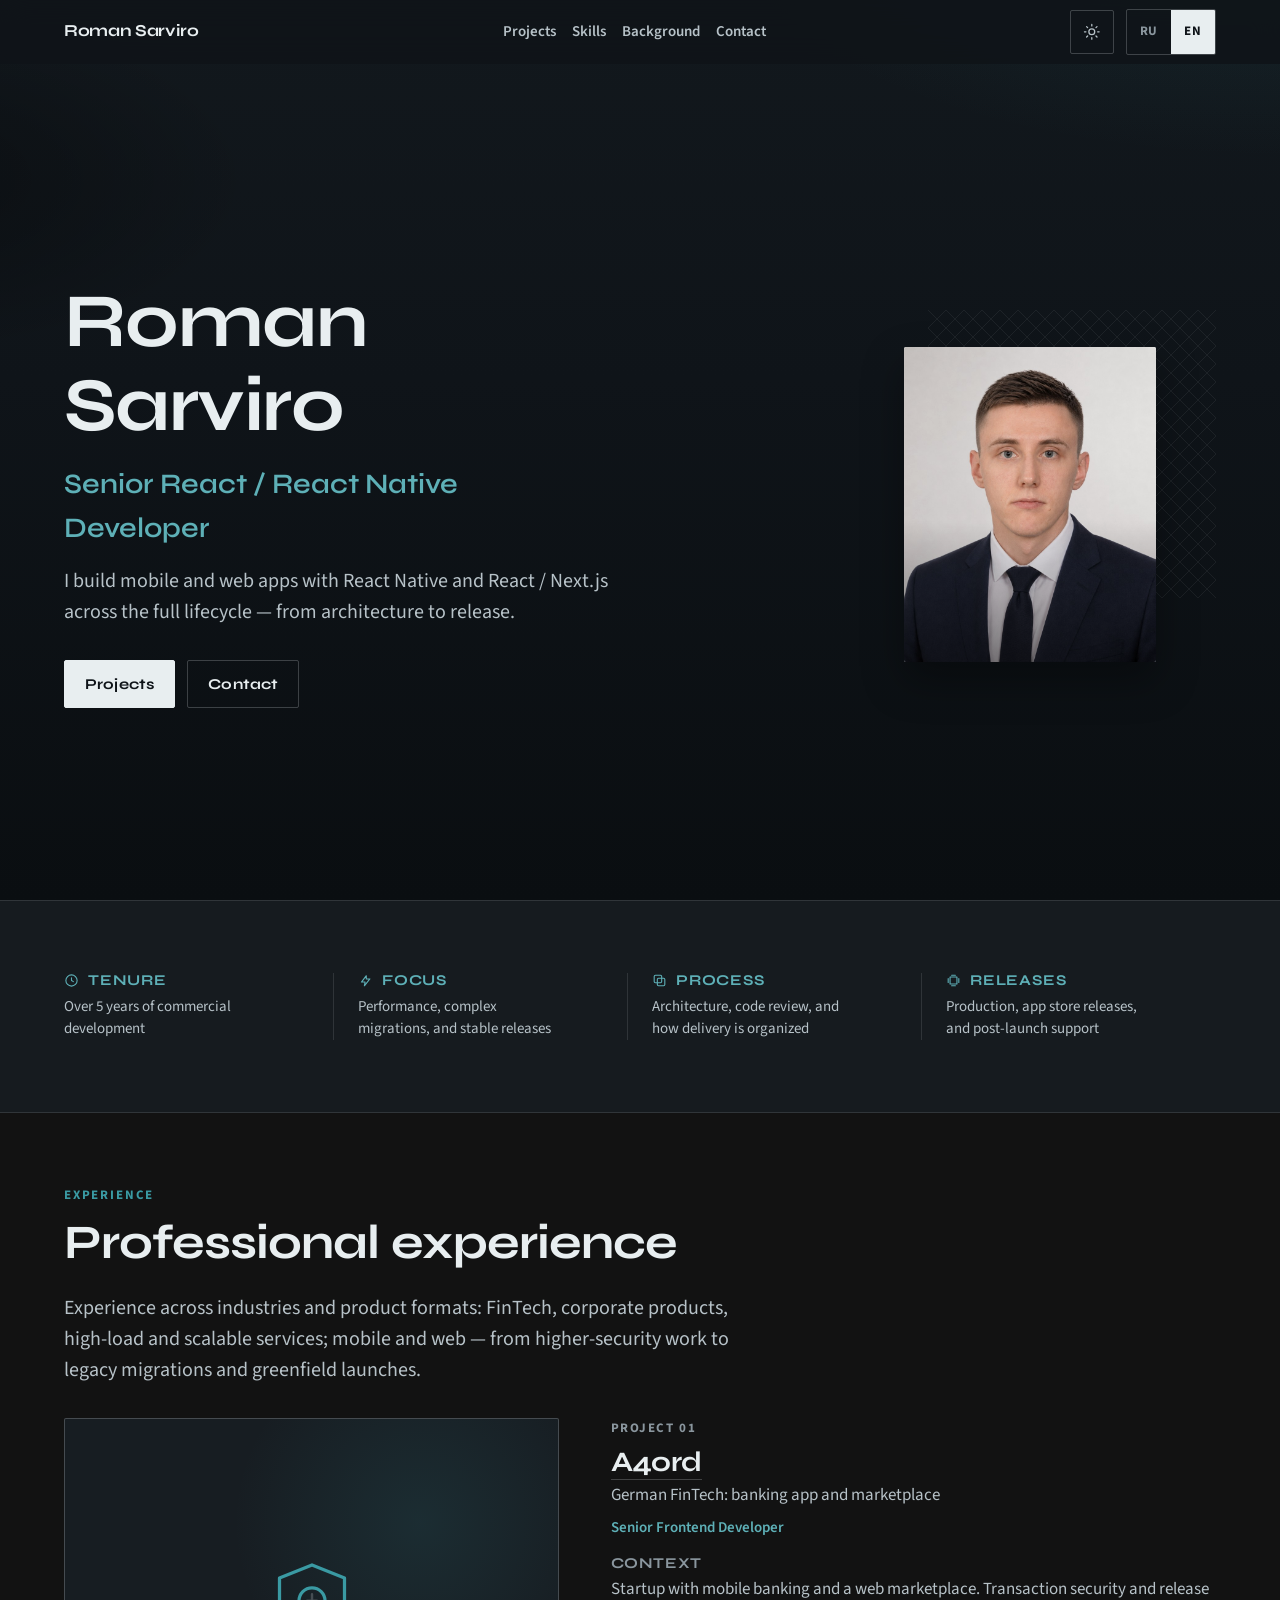
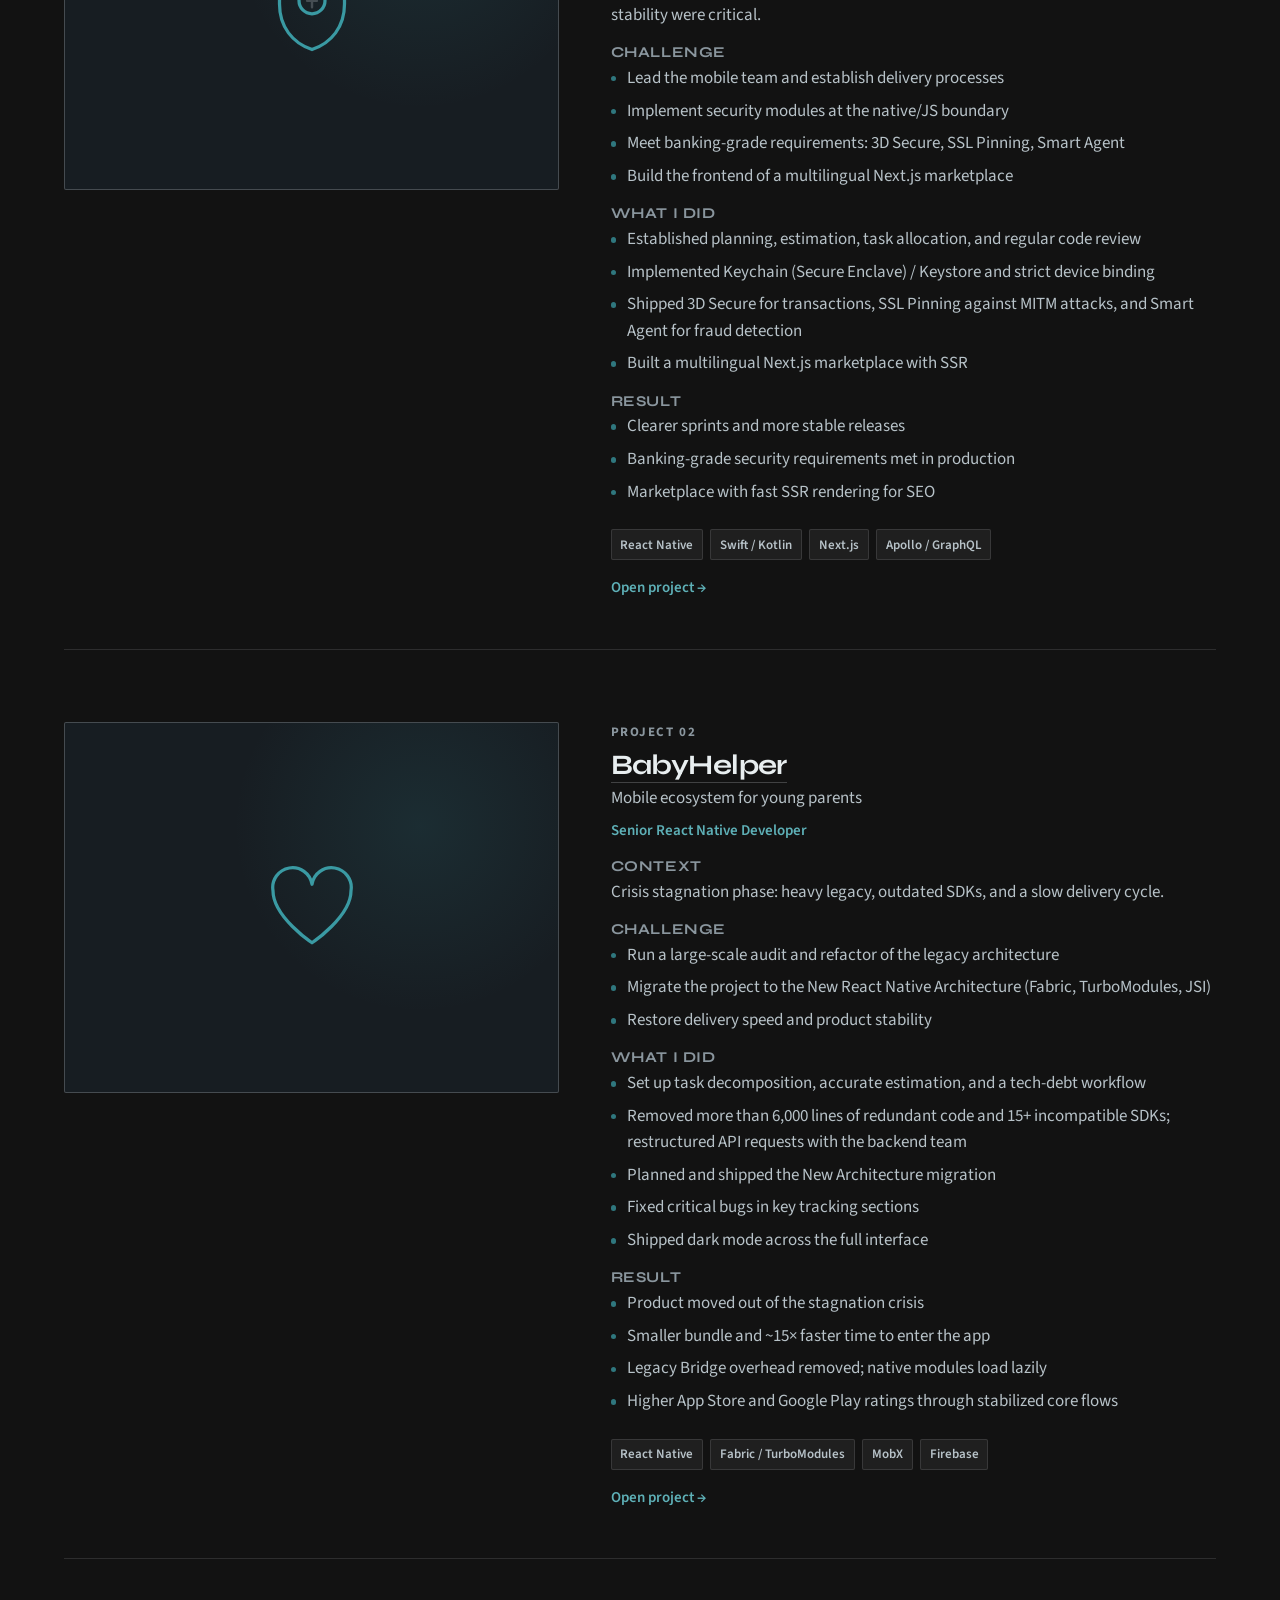
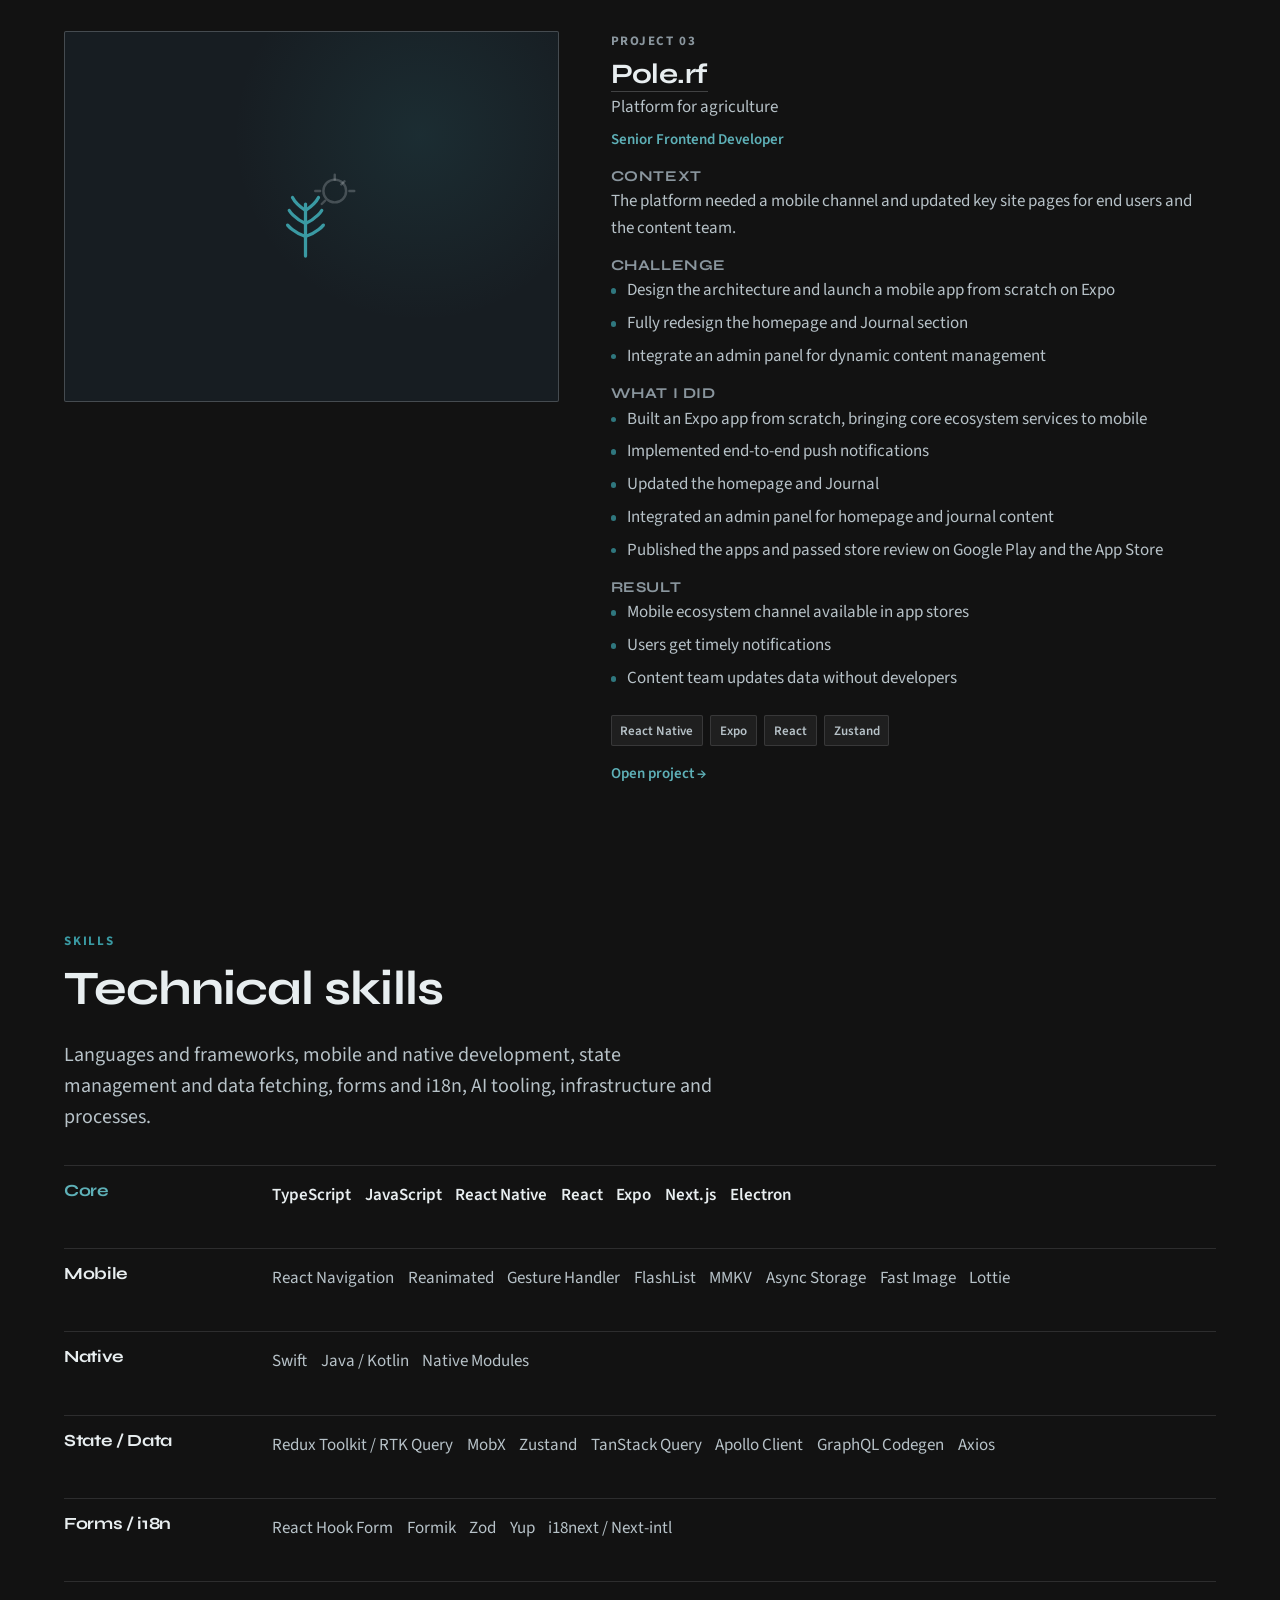
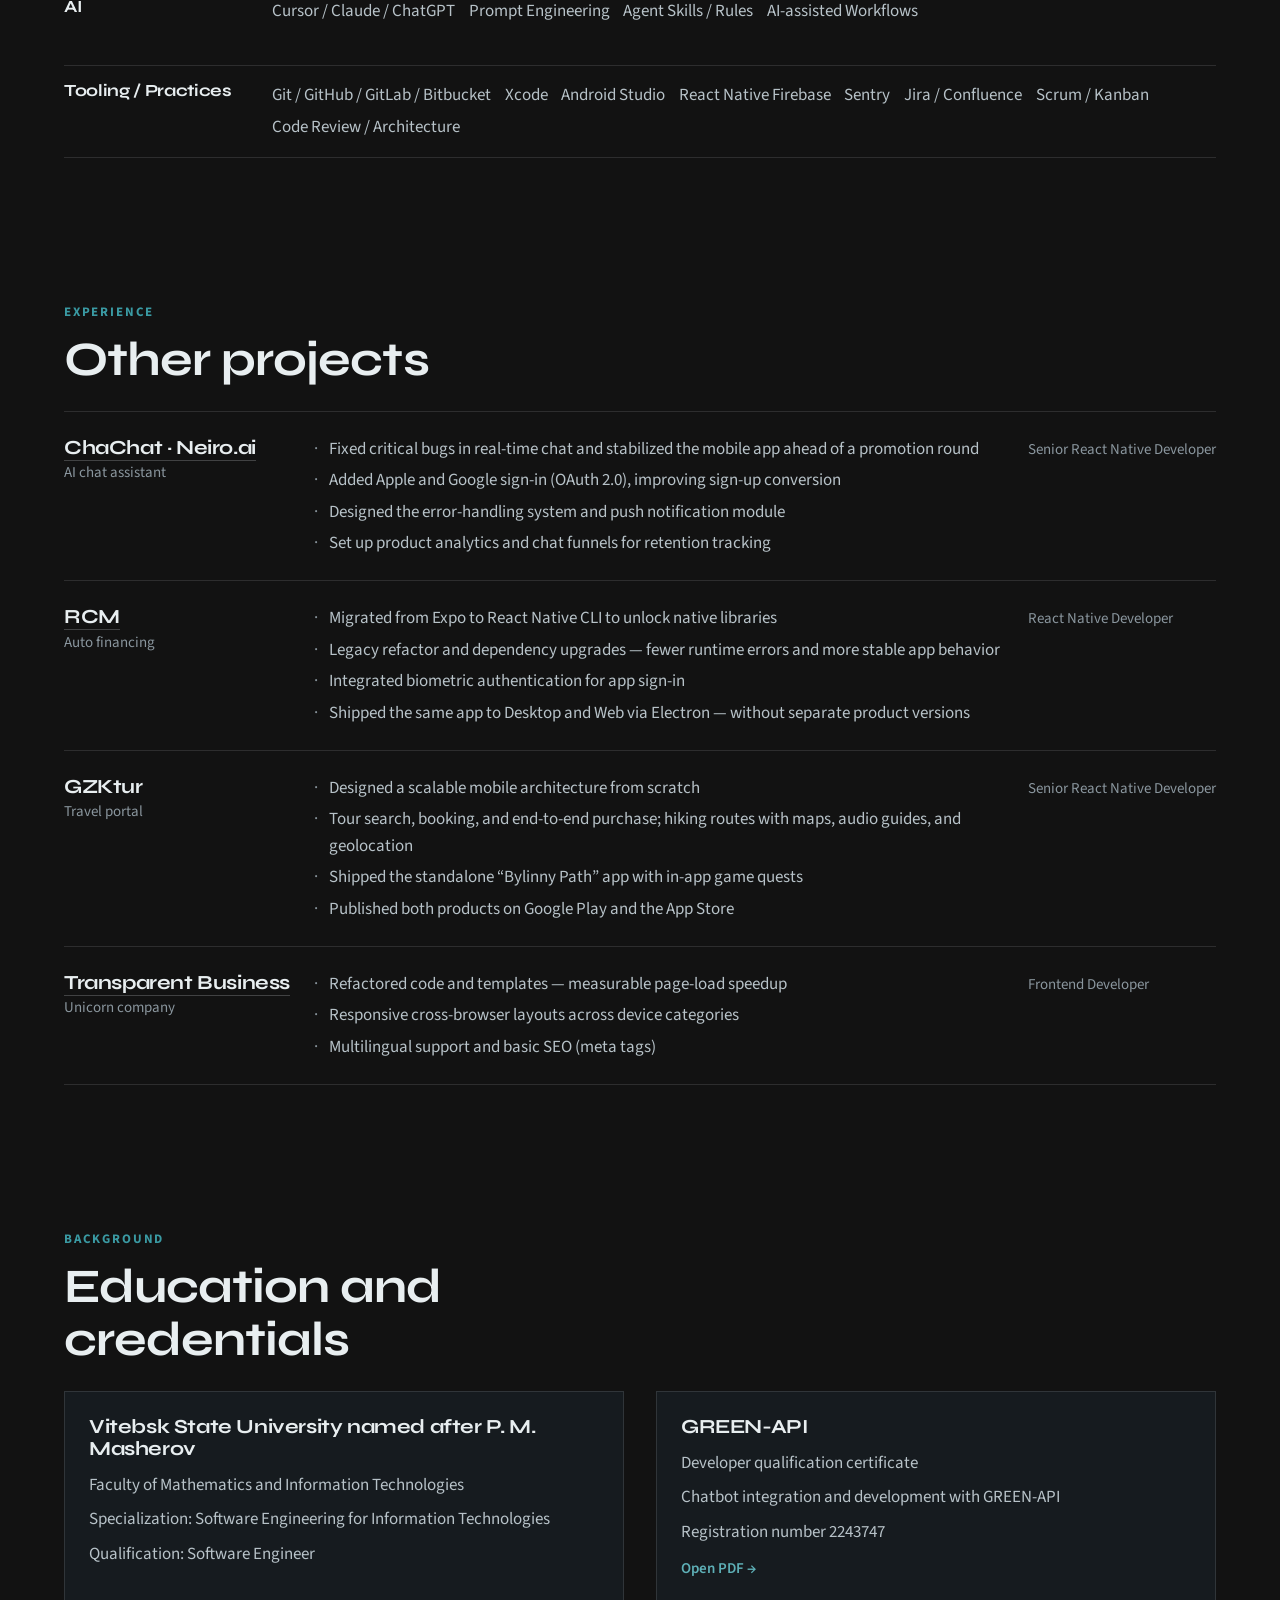
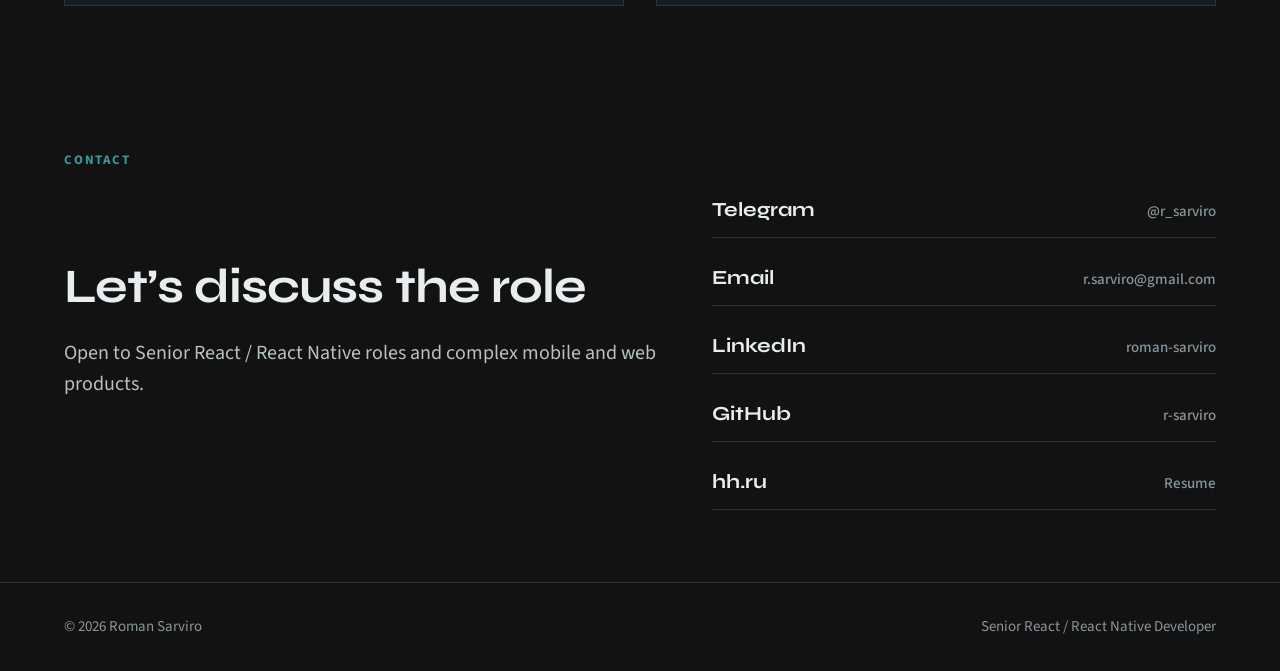
==== commit 1ad71ff3: "Standardize breakpoints and refresh portfolio copy. Align responsive thresholds to 425/768/1024, har" ====
--- a/en/index.html
+++ b/en/index.html
@@ -48,7 +48,7 @@
       <a class="brand" href="#top">Roman Sarviro</a>
       <nav class="nav" id="site-nav" data-nav aria-label="Primary">
         <ul class="nav-list">
-          <li><a href="#work">Experience</a></li>
+          <li><a href="#work">Projects</a></li>
           <li><a href="#expertise">Skills</a></li>
           <li><a href="#credentials">Background</a></li>
           <li><a href="#contact">Contact</a></li>
@@ -104,8 +104,8 @@
           across the full lifecycle — from architecture to release.
         </p>
         <div class="hero-actions">
-          <a class="btn btn-primary" href="#work">Experience</a>
-          <a class="btn btn-ghost" href="#contact">Get in touch</a>
+          <a class="btn btn-primary" href="#work">Projects</a>
+          <a class="btn btn-ghost" href="#contact">Contact</a>
         </div>
       </div>
       <div class="hero-media">
@@ -225,7 +225,7 @@
               </div>
             </div>
             <div class="tech-row" aria-label="Technologies">
-              <span>React Native</span><span>Swift</span><span>Kotlin</span><span>Apollo / GraphQL</span><span>Next.js</span><span>Sentry</span>
+              <span>React Native</span><span>Swift / Kotlin</span><span>Next.js</span><span>Apollo / GraphQL</span>
             </div>
             <a class="case-link" href="https://a4ord.de/" target="_blank" rel="noopener noreferrer">Open project →</a>
           </div>
@@ -278,7 +278,7 @@
               </div>
             </div>
             <div class="tech-row" aria-label="Technologies">
-              <span>React Native</span><span>MobX</span><span>FlashList</span><span>MMKV</span><span>Reanimated</span><span>Firebase</span><span>Fabric / TurboModules</span>
+              <span>React Native</span><span>Fabric / TurboModules</span><span>MobX</span><span>Firebase</span>
             </div>
             <a class="case-link" href="https://babyhelper.ru/" target="_blank" rel="noopener noreferrer">Open project →</a>
           </div>
@@ -337,7 +337,7 @@
               </div>
             </div>
             <div class="tech-row" aria-label="Technologies">
-              <span>Expo</span><span>React Native</span><span>Zustand</span><span>TanStack Query</span><span>React</span><span>Firebase</span>
+              <span>React Native</span><span>Expo</span><span>React</span><span>Zustand</span>
             </div>
             <a class="case-link" href="https://xn--e1alid.xn--p1ai/" target="_blank" rel="noopener noreferrer">Open project →</a>
           </div>
@@ -349,8 +349,8 @@
       <p class="section-label reveal">Skills</p>
       <h2 class="section-title reveal" id="expertise-title">Technical skills</h2>
       <p class="section-lead reveal">
-        Languages and frameworks, state management and data fetching, native development,
-        tools and ecosystem, infrastructure and processes.
+        Languages and frameworks, mobile and native development, state management
+        and data fetching, forms and i18n, AI tooling, infrastructure and processes.
       </p>
 
       <div class="expertise-grid reveal">
@@ -359,20 +359,22 @@
           <ul>
             <li>TypeScript</li>
             <li>JavaScript</li>
+            <li>React Native</li>
             <li>React</li>
-            <li>React Native</li>
             <li>Expo</li>
             <li>Next.js</li>
+            <li>Electron</li>
           </ul>
         </div>
         <div class="expertise-group">
           <h3>Mobile</h3>
           <ul>
             <li>React Navigation</li>
+            <li>Reanimated</li>
+            <li>Gesture Handler</li>
             <li>FlashList</li>
             <li>MMKV</li>
-            <li>Reanimated</li>
-            <li>Gesture Handler</li>
+            <li>Async Storage</li>
             <li>Fast Image</li>
             <li>Lottie</li>
           </ul>
@@ -382,13 +384,11 @@
           <ul>
             <li>Swift</li>
             <li>Java / Kotlin</li>
-            <li>Xcode</li>
-            <li>Android Studio</li>
             <li>Native Modules</li>
           </ul>
         </div>
         <div class="expertise-group">
-          <h3>State &amp; Data</h3>
+          <h3>State / Data</h3>
           <ul>
             <li>Redux Toolkit / RTK Query</li>
             <li>MobX</li>
@@ -396,17 +396,39 @@
             <li>TanStack Query</li>
             <li>Apollo Client</li>
             <li>GraphQL Codegen</li>
+            <li>Axios</li>
           </ul>
         </div>
         <div class="expertise-group">
-          <h3>Tooling &amp; practices</h3>
+          <h3>Forms / i18n</h3>
+          <ul>
+            <li>React Hook Form</li>
+            <li>Formik</li>
+            <li>Zod</li>
+            <li>Yup</li>
+            <li>i18next / Next-intl</li>
+          </ul>
+        </div>
+        <div class="expertise-group">
+          <h3>AI</h3>
+          <ul>
+            <li>Cursor / Claude / ChatGPT</li>
+            <li>Prompt Engineering</li>
+            <li>Agent Skills / Rules</li>
+            <li>AI-assisted Workflows</li>
+          </ul>
+        </div>
+        <div class="expertise-group">
+          <h3>Tooling / Practices</h3>
           <ul>
             <li>Git / GitHub / GitLab / Bitbucket</li>
+            <li>Xcode</li>
+            <li>Android Studio</li>
+            <li>React Native Firebase</li>
             <li>Sentry</li>
-            <li>React Native Firebase</li>
             <li>Jira / Confluence</li>
             <li>Scrum / Kanban</li>
-            <li>Code review &amp; architecture</li>
+            <li>Code Review / Architecture</li>
           </ul>
         </div>
       </div>
--- a/css/tokens.css
+++ b/css/tokens.css
@@ -84,5 +84,5 @@
   --text-3xl: clamp(2.75rem, 7vw, 4.75rem);
 
   --ease: cubic-bezier(0.22, 1, 0.36, 1);
-  --header-h: 4rem;
+  --header-h: calc(4rem + env(safe-area-inset-top, 0px));
 }
--- a/css/base.css
+++ b/css/base.css
@@ -41,6 +41,17 @@
   -webkit-font-smoothing: antialiased;
   text-rendering: optimizeLegibility;
   transition: color 0.25s var(--ease), background 0.25s var(--ease);
+}
+
+@media (max-width: 1024px) {
+  body {
+    background-attachment: scroll;
+  }
+}
+
+body.nav-open {
+  overflow-x: clip;
+  overflow-y: hidden;
 }
 
 img {
--- a/css/layout.css
+++ b/css/layout.css
@@ -3,6 +3,7 @@
   top: 0;
   z-index: 100;
   height: var(--header-h);
+  padding-top: env(safe-area-inset-top, 0px);
   display: flex;
   align-items: center;
   backdrop-filter: blur(14px);
@@ -78,7 +79,12 @@
 }
 
 .locale-switch a {
-  padding: 0.35rem 0.65rem;
+  display: inline-flex;
+  align-items: center;
+  justify-content: center;
+  min-width: 44px;
+  min-height: 44px;
+  padding: 0 0.75rem;
   font-size: var(--text-xs);
   font-weight: 700;
   letter-spacing: 0.04em;
@@ -95,8 +101,8 @@
 .theme-toggle {
   display: inline-grid;
   place-items: center;
-  width: 2.35rem;
-  height: 2.35rem;
+  width: 44px;
+  height: 44px;
   border: 1px solid var(--line-strong);
   border-radius: var(--radius-sm);
   color: var(--ink-soft);
@@ -142,8 +148,8 @@
   justify-content: center;
   align-items: center;
   gap: 4px;
-  width: 2.5rem;
-  height: 2.5rem;
+  width: 44px;
+  height: 44px;
   border: 1px solid var(--line-strong);
   border-radius: var(--radius-sm);
   color: var(--ink-soft);
@@ -206,6 +212,7 @@
   font-size: var(--text-2xl);
   max-width: 18ch;
   margin-bottom: var(--space-5);
+  overflow-wrap: anywhere;
 }
 
 .section-lead {
@@ -256,7 +263,28 @@
   font-size: var(--text-sm);
 }
 
-@media (max-width: 860px) {
+@media (max-width: 425px) {
+  .brand {
+    white-space: nowrap;
+    font-size: 0.95rem;
+  }
+
+  .section-title {
+    font-size: clamp(1.625rem, 8vw, 2rem);
+  }
+
+  /* One cell: only the alternate locale (tap to switch) */
+  .locale-switch a[aria-current="page"] {
+    display: none;
+  }
+
+  .locale-switch a:not([aria-current="page"]) {
+    background: var(--ink);
+    color: var(--paper);
+  }
+}
+
+@media (max-width: 768px) {
   .nav-toggle {
     display: inline-flex;
   }
--- a/css/components.css
+++ b/css/components.css
@@ -699,7 +699,7 @@
   color: var(--muted);
 }
 
-@media (max-width: 960px) {
+@media (max-width: 1024px) {
   .hero {
     grid-template-columns: 1fr;
     min-height: auto;
@@ -709,8 +709,8 @@
   }
 
   .hero-media {
-    justify-self: start;
-    width: min(100%, 18rem);
+    justify-self: center;
+    width: min(100%, 20rem);
     order: -1;
     padding-top: 1rem;
     padding-right: 1rem;
@@ -765,7 +765,7 @@
   }
 }
 
-@media (max-width: 560px) {
+@media (max-width: 768px) {
   .snapshot-grid {
     grid-template-columns: 1fr;
   }
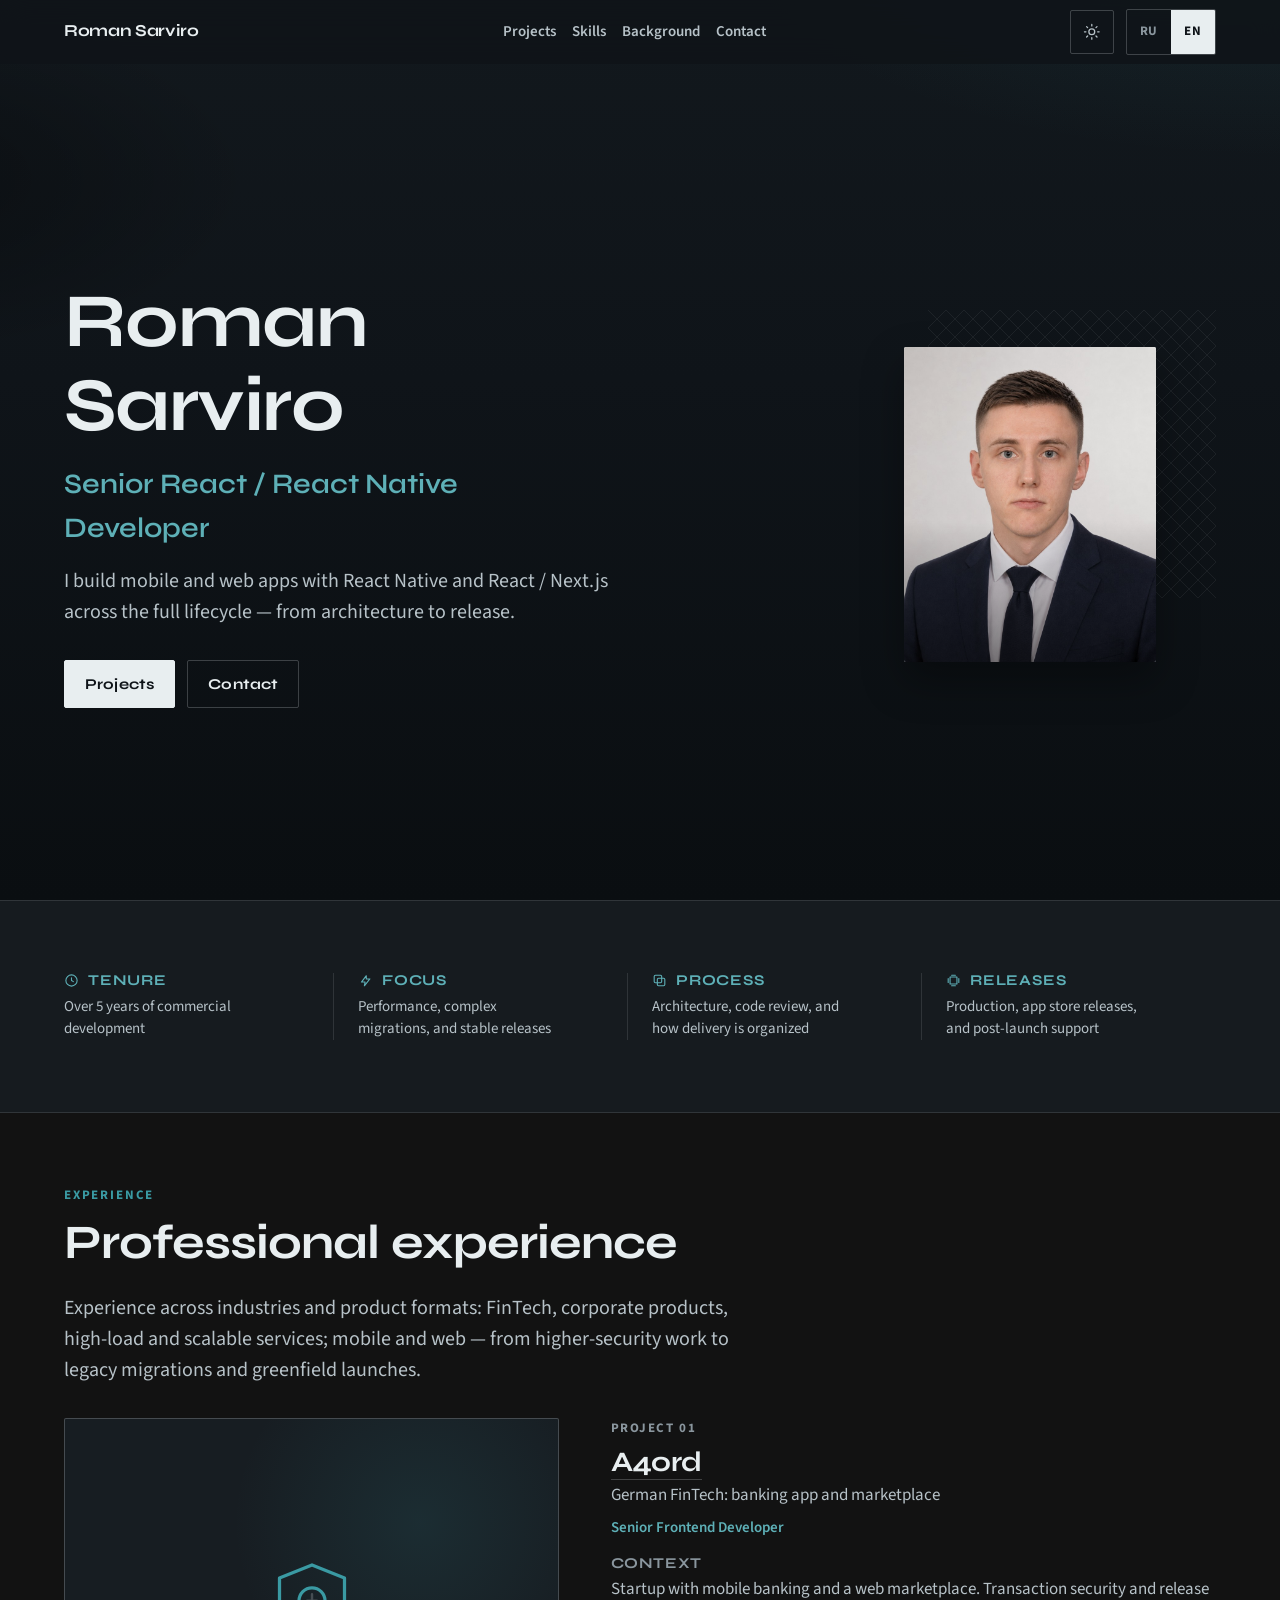
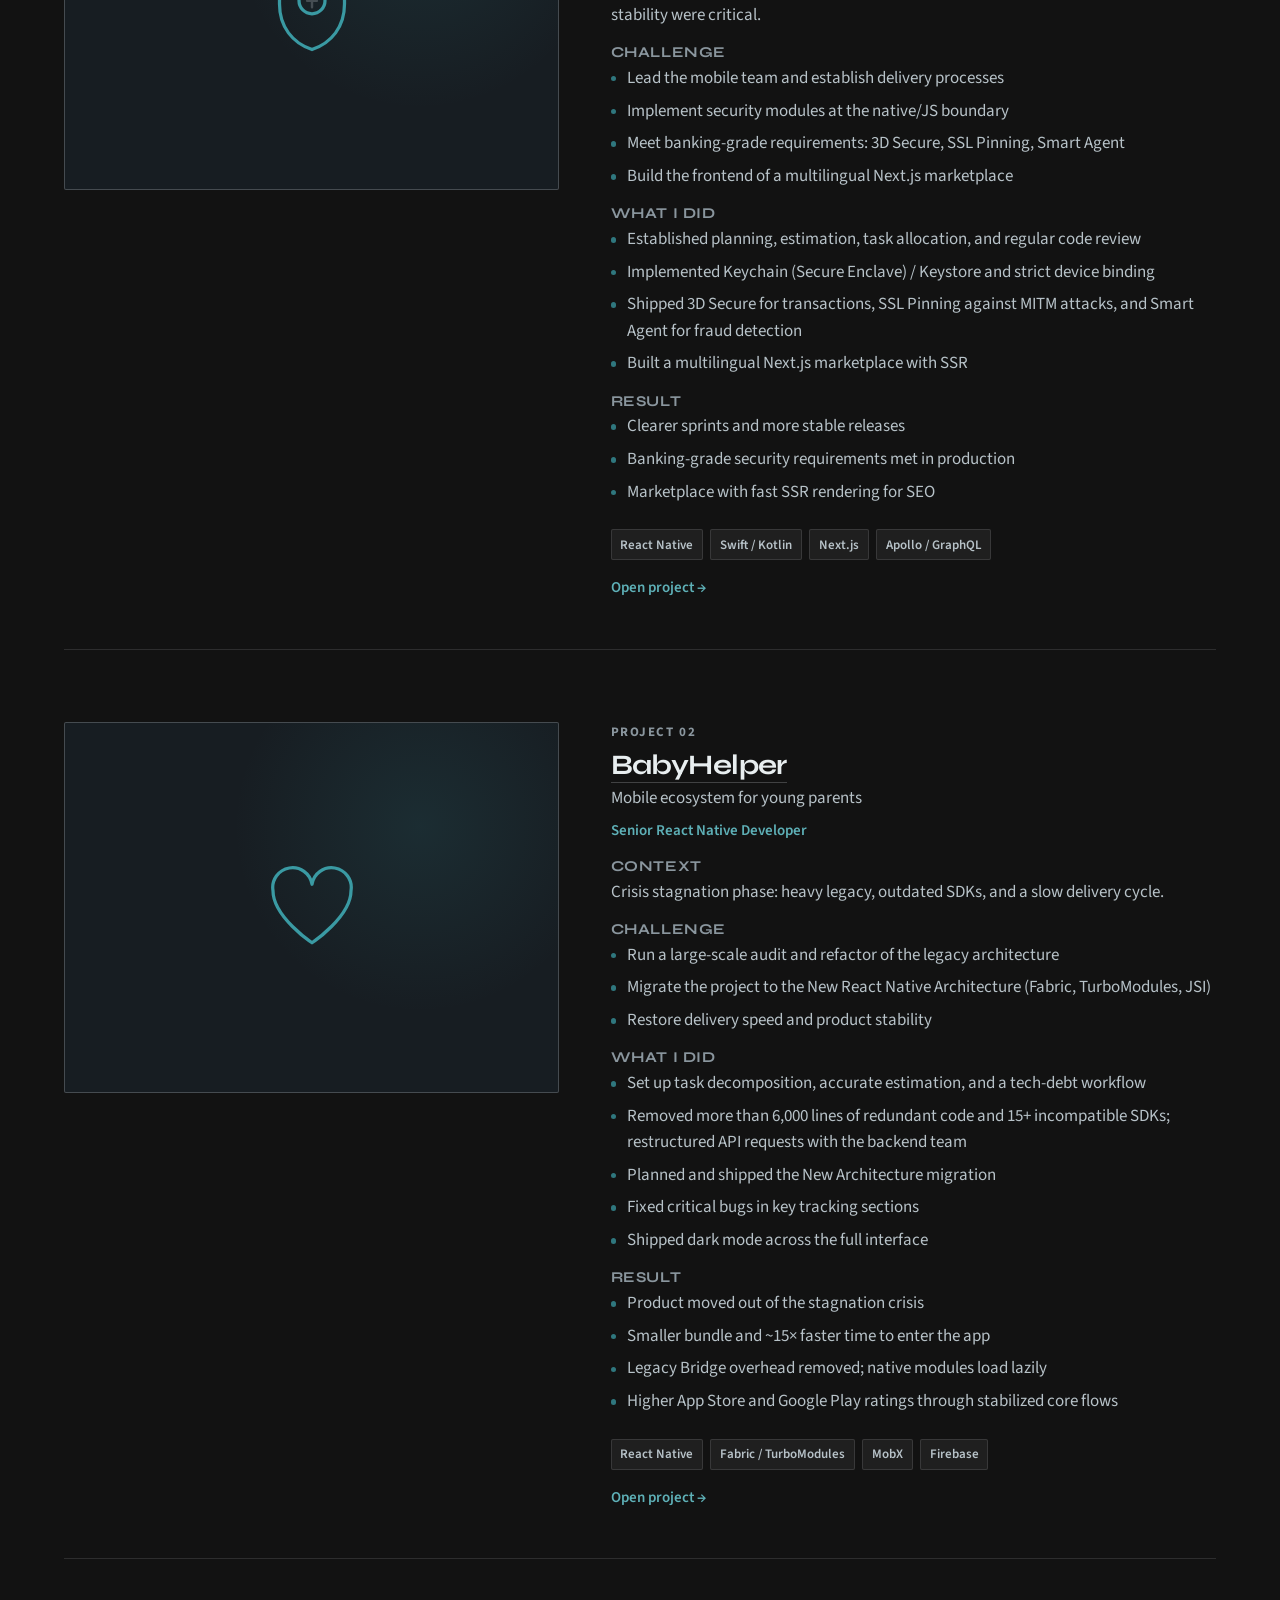
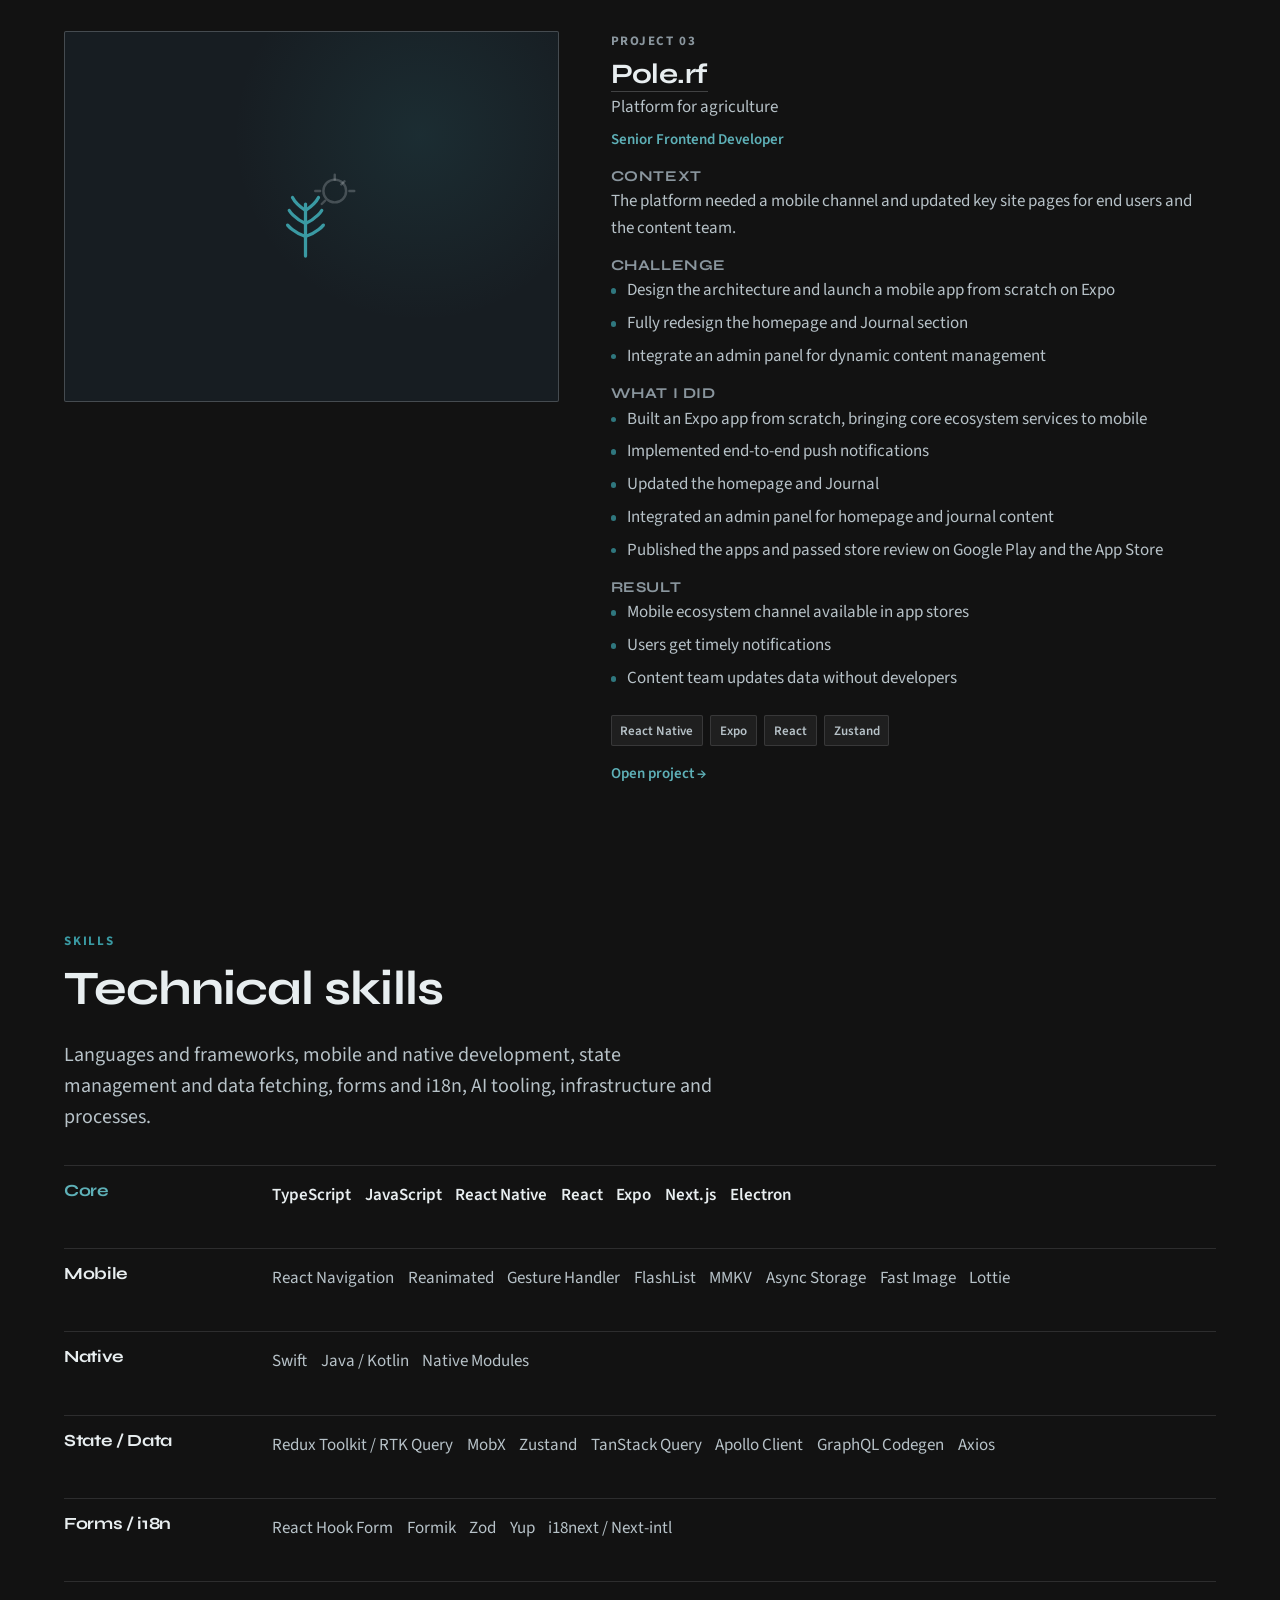
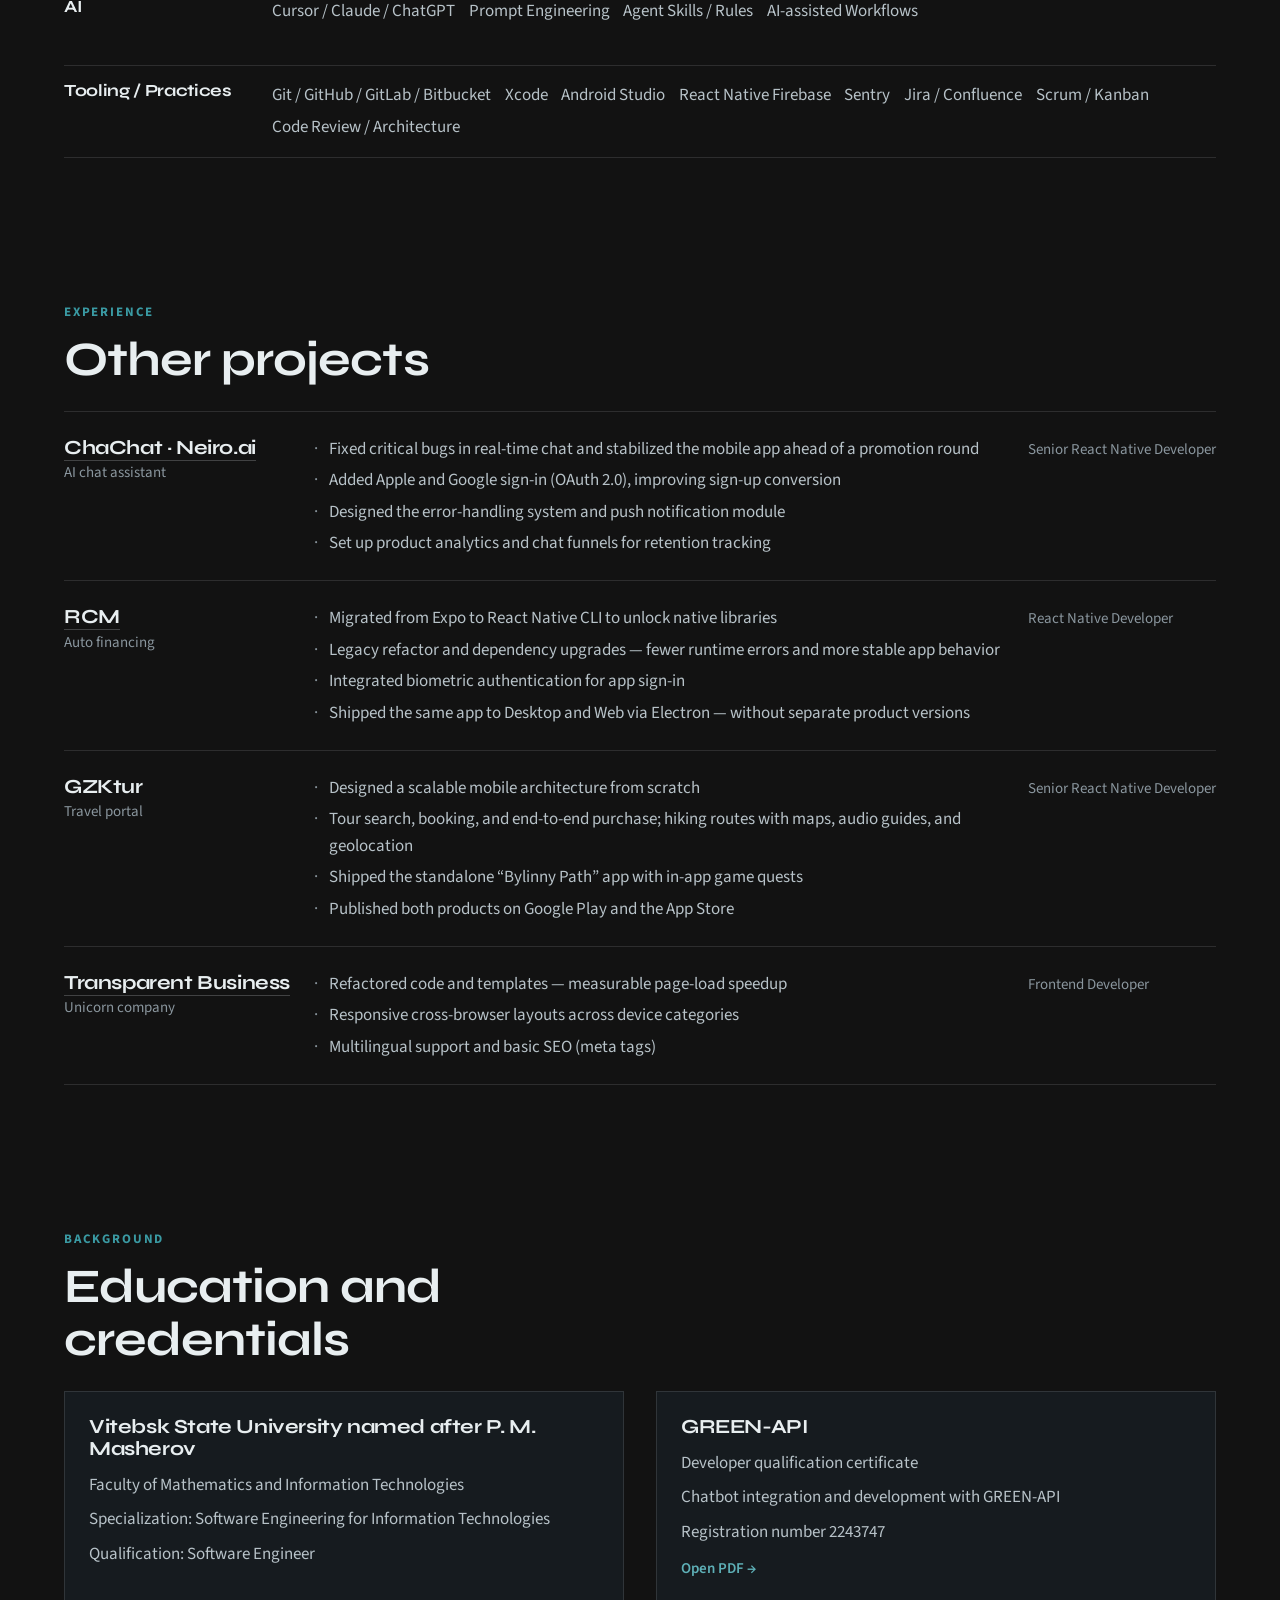
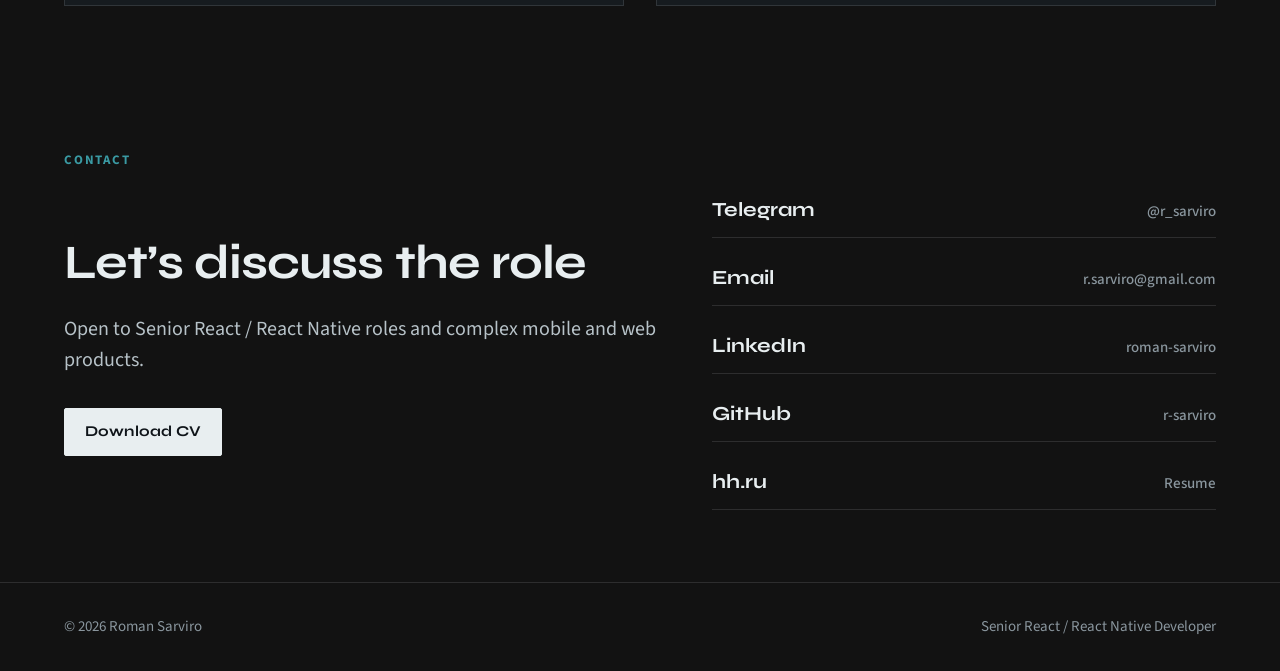
==== commit ed93d7c8: "Add resume PDF download and mobile share in Contact." ====
--- a/en/index.html
+++ b/en/index.html
@@ -528,6 +528,27 @@
         <div>
           <h2 class="section-title reveal" id="contact-title">Let’s discuss the role</h2>
           <p class="section-lead reveal">Open to Senior React / React Native roles and complex mobile and web products.</p>
+          <div class="contact-resume reveal">
+            <a
+              class="btn btn-primary"
+              href="../assets/cv-en.pdf"
+              download="Roman-Sarviro-CV-EN.pdf"
+              data-resume-download
+            >
+              Download CV
+            </a>
+            <button
+              type="button"
+              class="btn btn-ghost"
+              data-share-resume
+              data-share-url="../assets/cv-en.pdf"
+              data-share-filename="Roman-Sarviro-CV-EN.pdf"
+              data-share-title="Roman Sarviro — CV"
+              data-share-text="Roman Sarviro CV (PDF)"
+            >
+              Share CV
+            </button>
+          </div>
         </div>
         <ul class="contact-links reveal">
           <li><a href="https://t.me/r_sarviro">Telegram <span>@r_sarviro</span></a></li>
--- a/css/components.css
+++ b/css/components.css
@@ -666,6 +666,12 @@
   align-items: center;
 }
 
+.contact-resume {
+  display: flex;
+  flex-wrap: wrap;
+  gap: var(--space-3);
+}
+
 .contact-links {
   list-style: none;
   display: grid;
@@ -781,7 +787,8 @@
     padding-bottom: 0;
   }
 
-  .hero-actions {
+  .hero-actions,
+  .contact-resume {
     flex-direction: column;
     align-items: stretch;
   }
